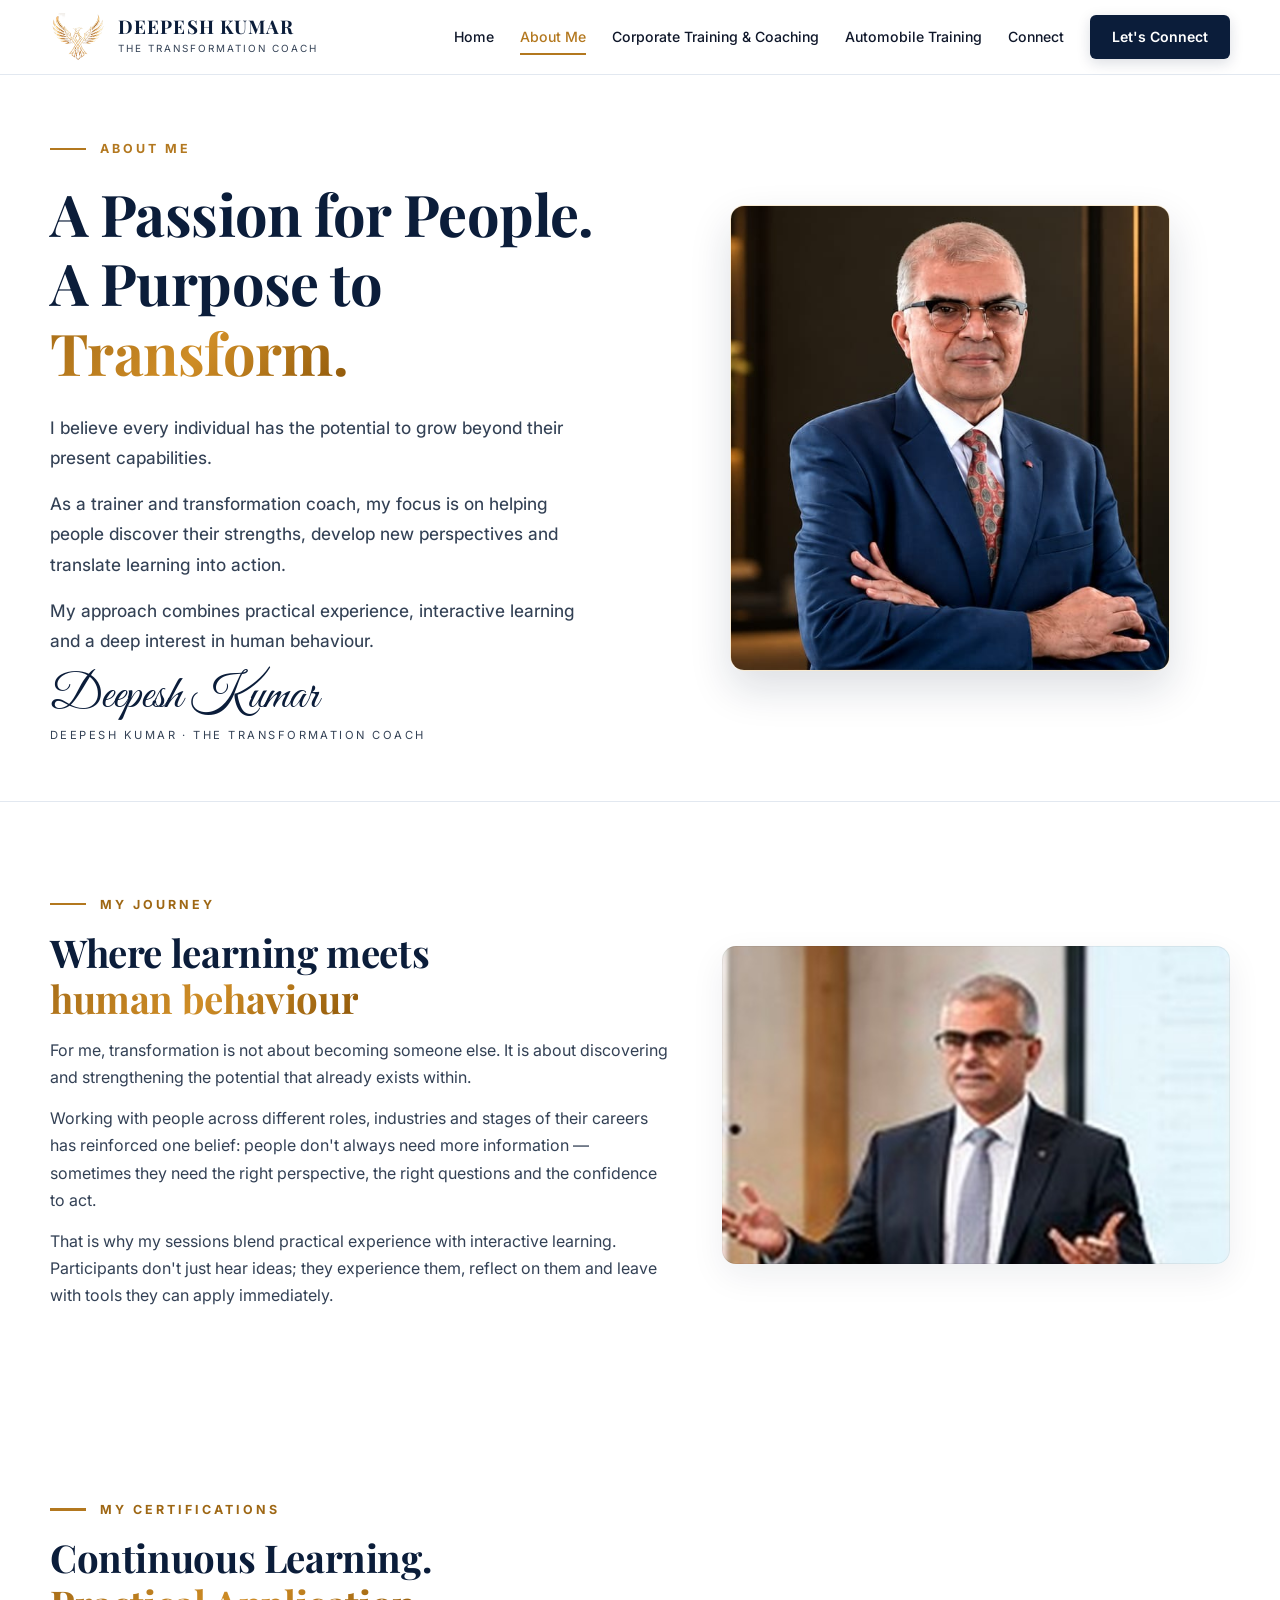
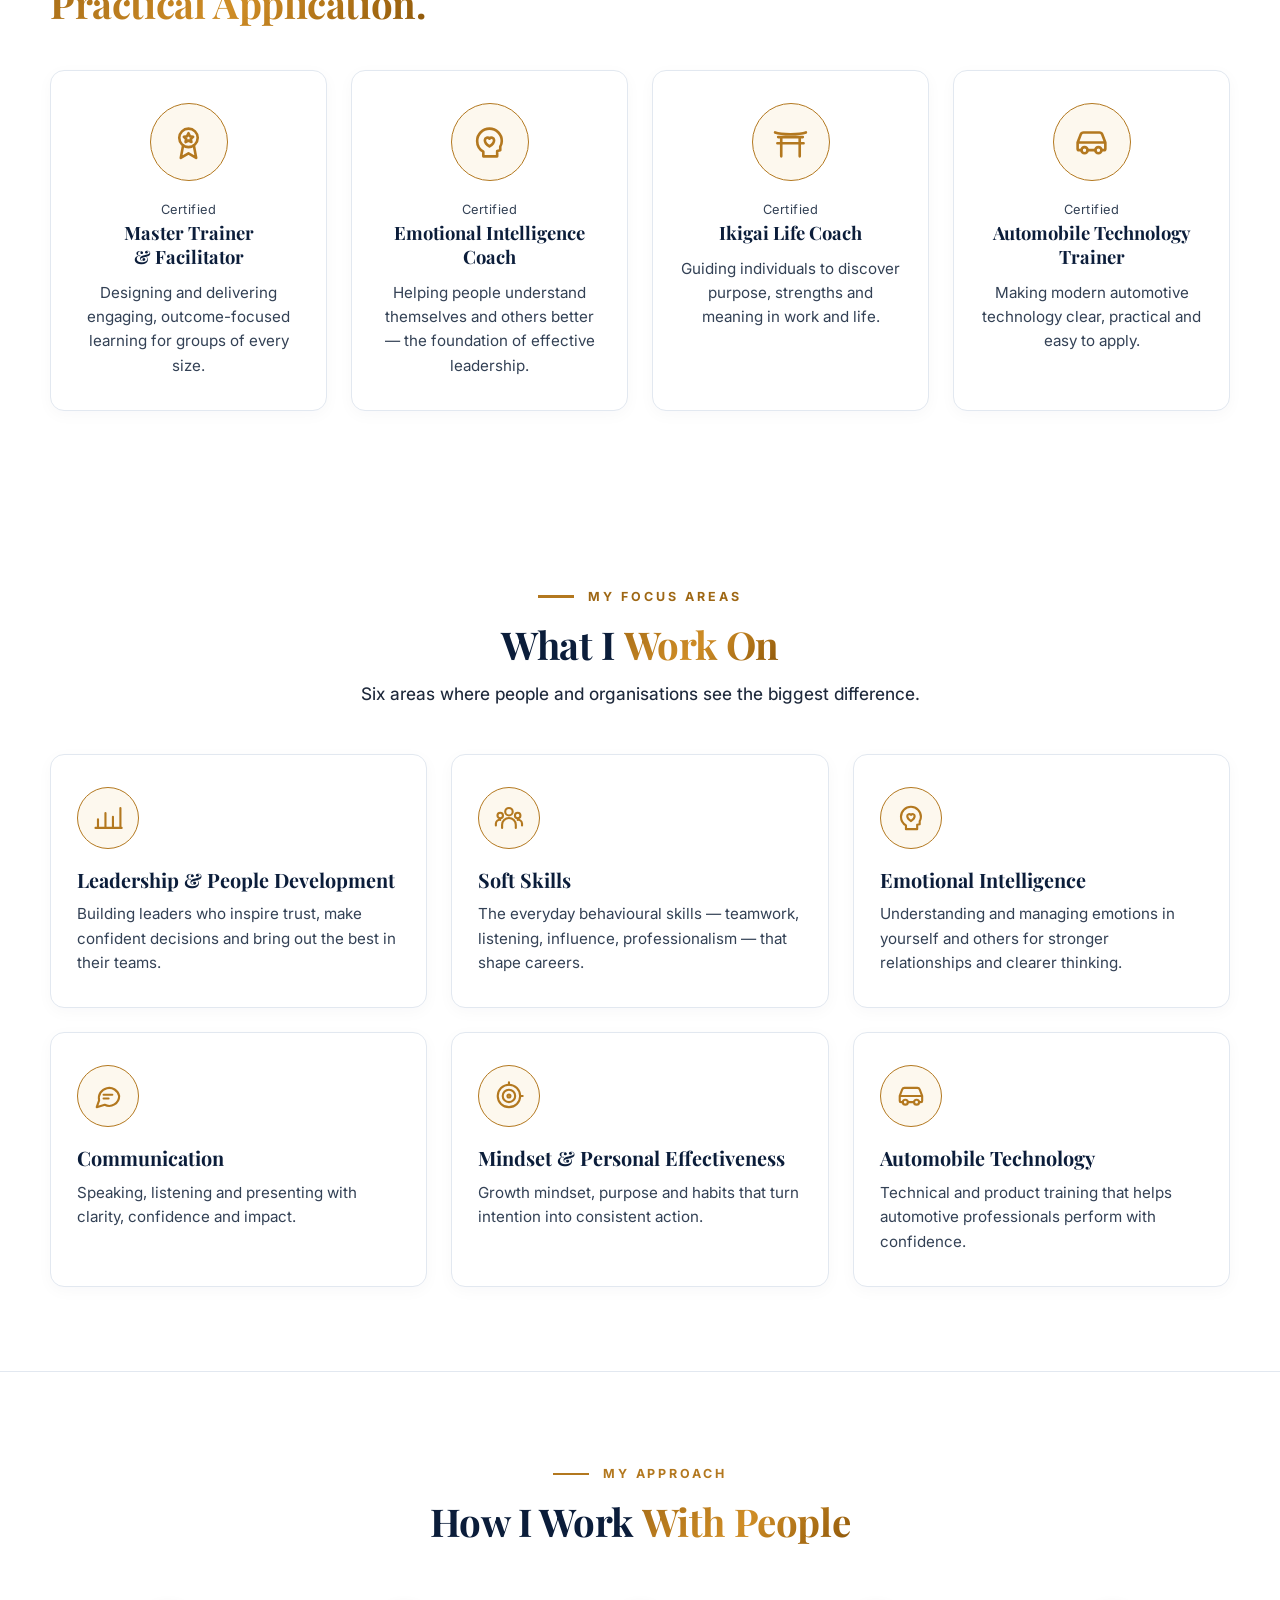
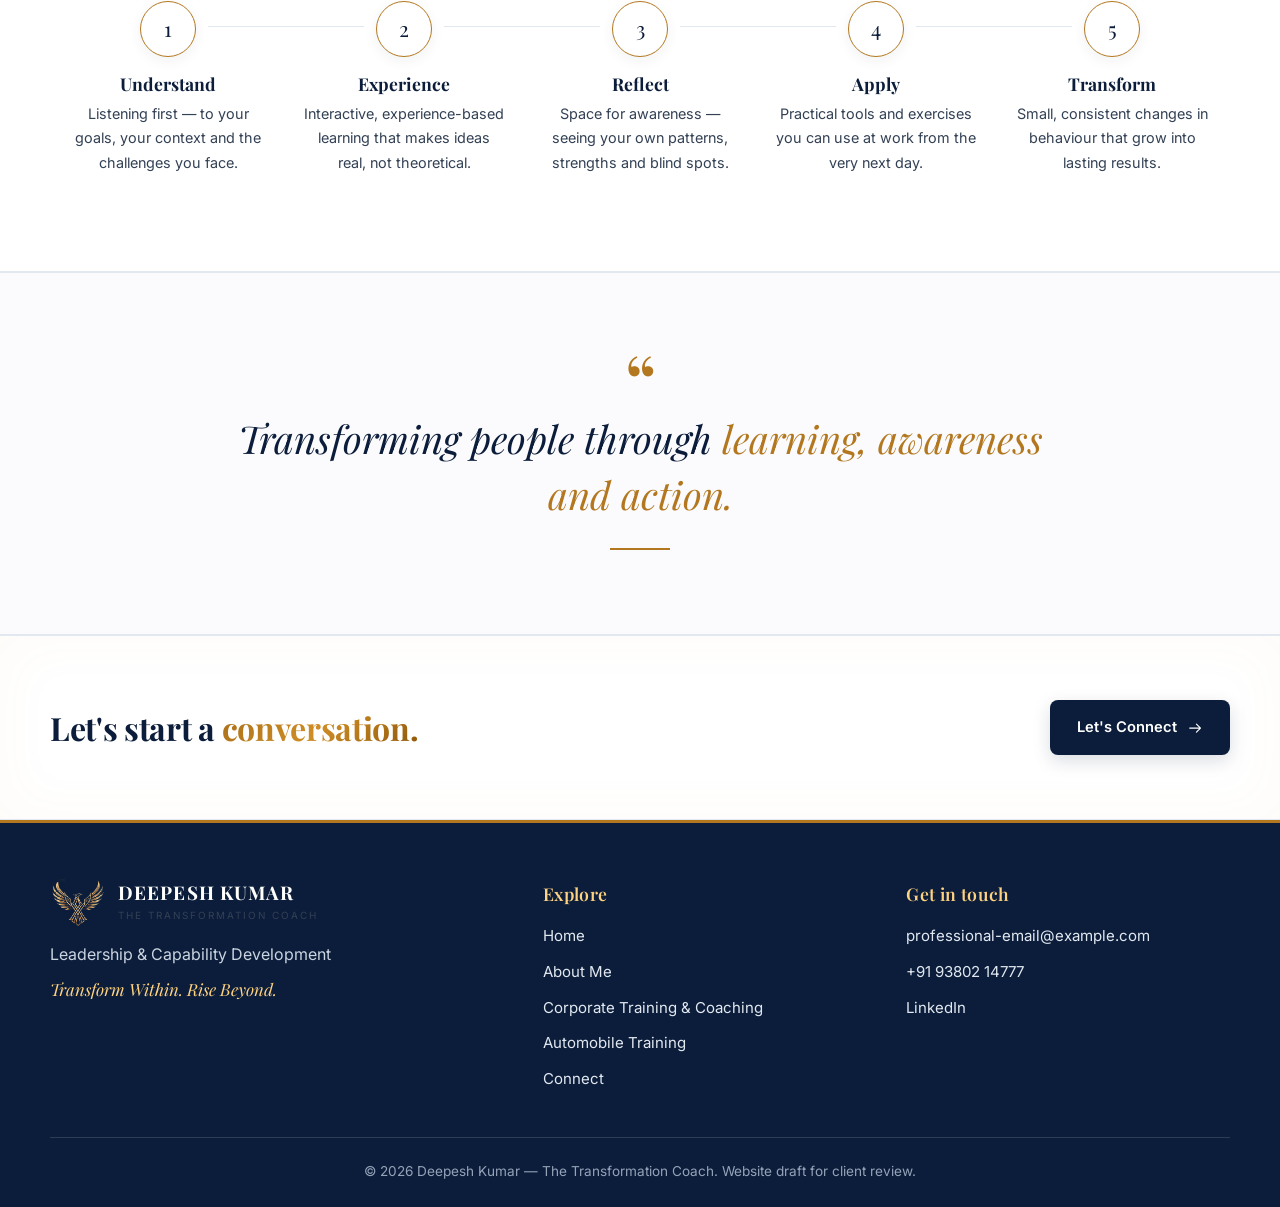
==== about.html @ efd3d5f8 "Initial commit: Deepesh Kumar website with high visibility and gold highlight styling" ====
<!DOCTYPE html>
<html lang="en"><head><meta charset="utf-8"><meta name="viewport" content="width=device-width,initial-scale=1">
<title>About Me — Deepesh Kumar</title><meta name="description" content="A passion for people. A purpose to transform.">
<link rel="preconnect" href="https://fonts.googleapis.com"><link rel="preconnect" href="https://fonts.gstatic.com" crossorigin>
<link href="https://fonts.googleapis.com/css2?family=Great+Vibes&family=Inter:wght@400;500;600&family=Playfair+Display:ital,wght@0,500;0,600;0,700;1,500&display=swap" rel="stylesheet">
<link rel="icon" href="assets/eagle.png"><link rel="stylesheet" href="style.css"></head>
<body><svg width="0" height="0" style="position:absolute" aria-hidden="true"><defs>
<symbol id="i-people" viewBox="0 0 24 24"><circle cx="12" cy="7" r="3"/><circle cx="5" cy="10" r="2.2"/><circle cx="19" cy="10" r="2.2"/><path d="M6.5 20v-2.5a5.5 5.5 0 0 1 11 0V20M1.5 18v-1.5a3.3 3.3 0 0 1 3.5-3M22.5 18v-1.5a3.3 3.3 0 0 0-3.5-3"/></symbol>
<symbol id="i-bars" viewBox="0 0 24 24"><path d="M4 20V13M10 20V8M16 20V11M22 20V4M2 20h21"/></symbol>
<symbol id="i-heart-head" viewBox="0 0 24 24"><path d="M8 21v-3c-2.5-1.5-4-4-4-7a8 8 0 1 1 16 0c0 1.5-.4 2.600-1 3.700L19 17l-2 .5V21z"/><path d="M12 14.500s-3-1.800-3-4a1.700 1.700 0 0 1 3-1 1.700 1.700 0 0 1 3 1c0 2.200-3 4-3 4z"/></symbol>
<symbol id="i-chat" viewBox="0 0 24 24"><path d="M21 12a8 8 0 0 1-11.600 7.100L3 21l1.900-5.400A8 8 0 1 1 21 12z"/><path d="M8.500 11h7M8.500 14h4"/></symbol>
<symbol id="i-target" viewBox="0 0 24 24"><circle cx="12" cy="12" r="9"/><circle cx="12" cy="12" r="5"/><circle cx="12" cy="12" r="1.200"/><path d="M12 3V1M21 12h2"/></symbol>
<symbol id="i-link" viewBox="0 0 24 24"><path d="M10 14a4 4 0 0 0 5.700 0l3-3a4 4 0 0 0-5.700-5.700l-1 1"/><path d="M14 10a4 4 0 0 0-5.700 0l-3 3a4 4 0 0 0 5.700 5.700l1-1"/></symbol>
<symbol id="i-car" viewBox="0 0 24 24"><path d="M3 16v-4l2-5.200A2 2 0 0 1 6.900 5.500h10.200A2 2 0 0 1 19 6.800L21 12v4a1 1 0 0 1-1 1h-1.500M3 16a1 1 0 0 0 1 1h1.500M3 12h18"/><circle cx="7.500" cy="17" r="2"/><circle cx="16.500" cy="17" r="2"/><path d="M9.500 17h5"/></symbol>
<symbol id="i-gear" viewBox="0 0 24 24"><circle cx="12" cy="12" r="3.200"/><path d="M12 2.500l1.300 2.500 2.800-.6.800 2.700 2.700.8-.6 2.800L21.500 12l-2.500 1.300.6 2.800-2.700.8-.8 2.700-2.800-.6L12 21.500l-1.300-2.500-2.800.6-.8-2.700-2.700-.8.6-2.800L2.500 12 5 10.700l-.6-2.800 2.700-.8.8-2.700 2.800.6z"/></symbol>
<symbol id="i-bolt" viewBox="0 0 24 24"><path d="M13 2L4 14h7l-1 8 9-12h-7z"/></symbol>
<symbol id="i-clip" viewBox="0 0 24 24"><rect x="5" y="3.500" width="14" height="18" rx="2"/><path d="M9 3.500h6v3H9zM8.500 11h7M8.500 14.500h7M8.500 18h4"/></symbol>
<symbol id="i-award" viewBox="0 0 24 24"><circle cx="12" cy="9" r="6"/><path d="M8.500 14L7 22l5-3 5 3-1.500-8"/><path d="M12 6l1 2 2 .3-1.500 1.400.4 2L12 10.700 10.100 11.700l.4-2L9 8.300l2-.3z"/></symbol>
<symbol id="i-gate" viewBox="0 0 24 24"><path d="M2 5.500c4 1.500 16 1.500 20 0M4 8.500h16M6 8.500V21M18 8.500V21M3.500 12.500h17"/></symbol>
<symbol id="i-mail" viewBox="0 0 24 24"><rect x="2.500" y="5" width="19" height="14" rx="2"/><path d="M3 7l9 6 9-6"/></symbol>
<symbol id="i-phone" viewBox="0 0 24 24"><path d="M5 3h4l2 5-2.500 1.500a11 11 0 0 0 6 6L16 13l5 2v4a2 2 0 0 1-2 2A16 16 0 0 1 3 5a2 2 0 0 1 2-2z"/></symbol>
<symbol id="i-in" viewBox="0 0 24 24"><rect x="3" y="3" width="18" height="18" rx="3"/><path d="M8 10.500V16M8 7.700v.1M12 16v-5.500M12 13c0-1.500 1-2.500 2.300-2.500S16.500 11.500 16.500 13v3"/></symbol>
<symbol id="i-pin" viewBox="0 0 24 24"><path d="M12 21s7-6 7-11.500A7 7 0 0 0 5 9.500C5 15 12 21 12 21z"/><circle cx="12" cy="9.500" r="2.500"/></symbol>
<symbol id="i-arrow" viewBox="0 0 24 24"><path d="M4 12h16M14 6l6 6-6 6"/></symbol>
<symbol id="i-tick" viewBox="0 0 24 24"><circle cx="12" cy="12" r="9"/><path d="M8 12.500l3 3 5-6"/></symbol>
</defs></svg>
<header class="site-header"><div class="wrap nav">
<a class="brand" href="index.html"><img src="assets/eagle.png" alt="Deepesh Kumar eagle logo"><span><b>DEEPESH KUMAR</b><small>The Transformation Coach</small></span></a>
<input type="checkbox" id="nav-toggle" aria-label="Toggle menu"><label for="nav-toggle" class="burger" aria-label="Menu"><span></span></label>
<nav class="menu"><a href="index.html">Home</a><a href="about.html" class="active">About Me</a><a href="corporate-training.html">Corporate Training &amp; Coaching</a><a href="automobile-training.html">Automobile Training</a><a href="connect.html">Connect</a><a class="nav-cta" href="connect.html">Let's Connect</a></nav></div></header>
<main>
<section class="hero hero-light"><div class="wrap hero-grid">
<div class="hero-copy about-text">
<div class="eyebrow">About Me</div>
<h1>A Passion for People.<br>A Purpose to <em>Transform.</em></h1>
<p style="margin-top:26px">I believe every individual has the potential to grow beyond their present capabilities.</p>
<p style="margin-top:0">As a trainer and transformation coach, my focus is on helping people discover their strengths, develop new perspectives and translate learning into action.</p>
<p style="margin-top:0">My approach combines practical experience, interactive learning and a deep interest in human behaviour.</p>
<div class="sign">Deepesh Kumar</div><div class="sign-sub">Deepesh Kumar · The Transformation Coach</div>
</div>
<div class="hero-photo"><img src="assets/deepesh.jpg" alt="Deepesh Kumar"></div></div></section>

<section><div class="wrap split rev">
<div class="media wide"><img src="assets/trainer.jpg" alt="Deepesh Kumar facilitating a session" style="object-position:center 30%"></div>
<div><div class="eyebrow" style="margin-bottom:14px">My Journey</div><h2>Where learning meets <em>human behaviour</em></h2>
<p>For me, transformation is not about becoming someone else. It is about discovering and strengthening the potential that already exists within.</p>
<p>Working with people across different roles, industries and stages of their careers has reinforced one belief: people don't always need more information — sometimes they need the right perspective, the right questions and the confidence to act.</p>
<p>That is why my sessions blend practical experience with interactive learning. Participants don't just hear ideas; they experience them, reflect on them and leave with tools they can apply immediately.</p></div></div></section>

<section class="light-sec"><div class="wrap"><div class="sec-head"><div class="eyebrow">My Certifications</div><h2>Continuous Learning. <em>Practical Application.</em></h2></div>
<div class="grid g4"><div class="card cert center-card"><div class="ico"><svg class="icon" aria-hidden="true"><use href="#i-award"/></svg></div><small>Certified</small><b>Master Trainer<br>&amp; Facilitator</b><p style="margin-top:12px">Designing and delivering engaging, outcome-focused learning for groups of every size.</p></div><div class="card cert center-card"><div class="ico"><svg class="icon" aria-hidden="true"><use href="#i-heart-head"/></svg></div><small>Certified</small><b>Emotional Intelligence Coach</b><p style="margin-top:12px">Helping people understand themselves and others better — the foundation of effective leadership.</p></div><div class="card cert center-card"><div class="ico"><svg class="icon" aria-hidden="true"><use href="#i-gate"/></svg></div><small>Certified</small><b>Ikigai Life Coach</b><p style="margin-top:12px">Guiding individuals to discover purpose, strengths and meaning in work and life.</p></div><div class="card cert center-card"><div class="ico"><svg class="icon" aria-hidden="true"><use href="#i-car"/></svg></div><small>Certified</small><b>Automobile Technology Trainer</b><p style="margin-top:12px">Making modern automotive technology clear, practical and easy to apply.</p></div></div></div></section>

<section><div class="wrap"><div class="sec-head center"><div class="eyebrow">My Focus Areas</div><h2>What I <em>Work On</em></h2><p class="lead" style="margin-top:12px">Six areas where people and organisations see the biggest difference.</p></div>
<div class="grid g3">
<div class="card"><div class="ico"><svg class="icon" aria-hidden="true"><use href="#i-bars"/></svg></div><h3>Leadership &amp; People Development</h3><p>Building leaders who inspire trust, make confident decisions and bring out the best in their teams.</p></div>
<div class="card"><div class="ico"><svg class="icon" aria-hidden="true"><use href="#i-people"/></svg></div><h3>Soft Skills</h3><p>The everyday behavioural skills — teamwork, listening, influence, professionalism — that shape careers.</p></div>
<div class="card"><div class="ico"><svg class="icon" aria-hidden="true"><use href="#i-heart-head"/></svg></div><h3>Emotional Intelligence</h3><p>Understanding and managing emotions in yourself and others for stronger relationships and clearer thinking.</p></div>
<div class="card"><div class="ico"><svg class="icon" aria-hidden="true"><use href="#i-chat"/></svg></div><h3>Communication</h3><p>Speaking, listening and presenting with clarity, confidence and impact.</p></div>
<div class="card"><div class="ico"><svg class="icon" aria-hidden="true"><use href="#i-target"/></svg></div><h3>Mindset &amp; Personal Effectiveness</h3><p>Growth mindset, purpose and habits that turn intention into consistent action.</p></div>
<div class="card"><div class="ico"><svg class="icon" aria-hidden="true"><use href="#i-car"/></svg></div><h3>Automobile Technology</h3><p>Technical and product training that helps automotive professionals perform with confidence.</p></div>
</div></div></section>

<section class="dark"><div class="wrap"><div class="sec-head center"><div class="eyebrow" style="color:var(--gold-2)">My Approach</div><h2>How I Work <em>With People</em></h2></div><div class="steps"><div class="step"><h3>Understand</h3><p>Listening first — to your goals, your context and the challenges you face.</p></div><div class="step"><h3>Experience</h3><p>Interactive, experience-based learning that makes ideas real, not theoretical.</p></div><div class="step"><h3>Reflect</h3><p>Space for awareness — seeing your own patterns, strengths and blind spots.</p></div><div class="step"><h3>Apply</h3><p>Practical tools and exercises you can use at work from the very next day.</p></div><div class="step"><h3>Transform</h3><p>Small, consistent changes in behaviour that grow into lasting results.</p></div></div></div></section>

<section class="quote" style="background:var(--sand)"><div class="wrap"><span class="mark">“</span>
<p style="color:var(--navy)">Transforming people through <em style="color:var(--gold)">learning, awareness and action.</em></p><div class="rule"></div></div></section>
<section class="cta-band"><div class="wrap in"><h2>Let's start a <em>conversation.</em></h2><a class="btn btn-navy" href="connect.html">Let's Connect <svg class="icon" aria-hidden="true"><use href="#i-arrow"/></svg></a></div></section>
</main>
<footer class="site-footer"><div class="wrap">
<div class="foot">
<div><a class="brand" href="index.html"><img src="assets/eagle.png" alt=""><span><b>DEEPESH KUMAR</b><small>The Transformation Coach</small></span></a>
<p>Leadership &amp; Capability Development</p><p class="tag">Transform Within. Rise Beyond.</p></div>
<div><h4>Explore</h4><ul><li><a href="index.html">Home</a></li><li><a href="about.html">About Me</a></li><li><a href="corporate-training.html">Corporate Training &amp; Coaching</a></li><li><a href="automobile-training.html">Automobile Training</a></li><li><a href="connect.html">Connect</a></li></ul></div>
<div><h4>Get in touch</h4><ul>
<li><a href="mailto:professional-email@example.com">professional-email@example.com</a></li><li><a href="tel:+919380214777">+91 93802 14777</a></li><li><a href="https://www.linkedin.com/" target="_blank" rel="noopener">LinkedIn</a></li></ul></div>
</div><p class="copy">© 2026 Deepesh Kumar — The Transformation Coach. Website draft for client review.</p></div></footer>
<script src="script.js"></script>
</body></html>
---- style.css ----
/* ===== DEEPESH KUMAR — The Transformation Coach | Clean White Theme & High Visibility ===== */
:root{
  --navy:#0b1d3a; --navy-2:#13294d; --navy-3:#1b3560;
  --gold:#b3781f; --gold-2:#9e6714; --gold-3:#ffd280;
  --gold-light:#fdf8ee; --gold-glow:rgba(179,120,31,0.22);
  --ivory:#ffffff; --sand:#fbfbfd; --ink:#0f172a; --muted:#334155; --line:#e2e8f0;
  --serif:'Playfair Display',Georgia,serif; --sans:'Inter','Segoe UI',Arial,sans-serif; --script:'Great Vibes',cursive;
  --max:1180px; --r:14px; --shadow:0 12px 34px rgba(11,29,58,.07); --shadow-lg:0 20px 48px rgba(11,29,58,.12);
  --ease:cubic-bezier(0.16, 1, 0.3, 1);
}
*{box-sizing:border-box;margin:0;padding:0}
html{scroll-behavior:smooth}
body{
  font-family:var(--sans);
  color:var(--ink);
  background:#ffffff;
  line-height:1.7;
  -webkit-font-smoothing:antialiased;
  overflow-x:hidden;
}
::selection{background:var(--gold);color:#ffffff}
::-moz-selection{background:var(--gold);color:#ffffff}
mark,.highlight{
  background:linear-gradient(120deg,rgba(217,154,43,0.18) 0%,rgba(217,154,43,0.30) 100%);
  color:var(--navy);
  padding:2px 8px;
  border-radius:4px;
  font-weight:600;
}
.text-highlight{
  color:var(--gold);
  background:linear-gradient(135deg,#a86e18 0%,#cf8d26 50%,#8f5809 100%);
  -webkit-background-clip:text;
  -webkit-text-fill-color:transparent;
  font-weight:700;
  display:inline-block;
}
img{max-width:100%;height:auto;display:block}
a{color:inherit;text-decoration:none;transition:color 0.2s ease}
ul{list-style:none}
.wrap{width:min(var(--max), 100% - 40px);margin-inline:auto}
.icon{width:1.1em;height:1.1em;stroke:currentColor;fill:none;stroke-width:1.7;stroke-linecap:round;stroke-linejoin:round;flex:none;transition:transform 0.25s var(--ease)}

/* ---------- Header ---------- */
.site-header{
  position:sticky;
  top:0;
  z-index:100;
  background:rgba(255,255,255,0.96);
  backdrop-filter:blur(12px);
  -webkit-backdrop-filter:blur(12px);
  border-bottom:1px solid var(--line);
  transition:all 0.3s var(--ease);
}
.site-header.scrolled{
  background:rgba(255,255,255,0.98);
  box-shadow:0 4px 24px rgba(11,29,58,0.06);
  border-bottom-color:transparent;
}
.nav{display:flex;align-items:center;justify-content:space-between;gap:20px;min-height:74px;transition:min-height 0.3s var(--ease)}
.site-header.scrolled .nav{min-height:64px}

.brand{display:flex;align-items:center;gap:12px;transition:transform 0.25s var(--ease)}
.brand:hover{transform:translateY(-1px)}
.brand img{height:48px;width:auto;transition:transform 0.3s var(--ease)}
.brand:hover img{transform:scale(1.05)}
.brand b{display:block;font-family:var(--serif);color:var(--navy);font-size:1.18rem;letter-spacing:.06em;line-height:1.1}
.brand small{display:block;color:var(--muted);font-size:.62rem;letter-spacing:.2em;text-transform:uppercase;margin-top:3px}

.menu{display:flex;align-items:center;gap:26px}
.menu a{
  color:var(--ink);
  font-size:.88rem;
  font-weight:500;
  padding:6px 0;
  position:relative;
  transition:color 0.25s ease;
}
.menu a::after{
  content:"";
  position:absolute;
  left:0;
  bottom:0;
  width:100%;
  height:2px;
  background:var(--gold);
  transform:scaleX(0);
  transform-origin:right;
  transition:transform 0.3s var(--ease);
}
.menu a:hover,.menu a.active{color:var(--gold)}
.menu a:hover::after,.menu a.active::after{
  transform:scaleX(1);
  transform-origin:left;
}

.menu a.nav-cta{
  background:var(--navy);
  color:#ffffff;
  padding:10px 22px;
  border-radius:6px;
  border:0;
  font-weight:600;
  overflow:hidden;
  position:relative;
  box-shadow:0 4px 14px rgba(11,29,58,0.15);
  transition:all 0.3s var(--ease);
}
.menu a.nav-cta::after{display:none}
.menu a.nav-cta:hover{
  background:var(--gold);
  color:#ffffff;
  transform:translateY(-2px);
  box-shadow:0 6px 18px var(--gold-glow);
}

#nav-toggle{display:none}
.burger{
  display:none;
  cursor:pointer;
  width:44px;
  height:44px;
  border:1px solid var(--line);
  border-radius:8px;
  position:relative;
  background:transparent;
  transition:background 0.2s ease, border-color 0.2s ease;
}
.burger:hover{border-color:var(--gold)}
.burger span,
.burger span::before,
.burger span::after{
  position:absolute;
  left:11px;
  right:11px;
  height:2px;
  background:var(--navy);
  content:"";
  top:20px;
  border-radius:2px;
  transition:transform 0.3s var(--ease), top 0.3s var(--ease), background 0.25s ease;
}
.burger span::before{top:-7px;left:0;right:0}
.burger span::after{top:7px;left:0;right:0}

#nav-toggle:checked + .burger span{background:transparent}
#nav-toggle:checked + .burger span::before{top:0;transform:rotate(45deg);background:var(--gold)}
#nav-toggle:checked + .burger span::after{top:0;transform:rotate(-45deg);background:var(--gold)}

/* ---------- Buttons ---------- */
.btn{
  display:inline-flex;
  align-items:center;
  gap:10px;
  padding:14px 26px;
  border-radius:8px;
  font-weight:600;
  font-size:.92rem;
  border:1.5px solid transparent;
  transition:all 0.25s var(--ease);
  cursor:pointer;
  font-family:inherit;
  position:relative;
  overflow:hidden;
  text-align:center;
}
.btn .icon{transition:transform 0.25s var(--ease)}
.btn:hover .icon{transform:translateX(4px)}

.btn-gold{
  background:linear-gradient(135deg,var(--gold),var(--gold-2));
  color:#ffffff;
  box-shadow:0 8px 22px rgba(200,150,62,.28);
}
.btn-gold::before{
  content:"";
  position:absolute;
  top:0;
  left:-100%;
  width:100%;
  height:100%;
  background:linear-gradient(90deg,transparent,rgba(255,255,255,0.35),transparent);
  transition:left 0.6s ease;
}
.btn-gold:hover{
  transform:translateY(-2px);
  box-shadow:0 12px 28px rgba(200,150,62,.42);
}
.btn-gold:hover::before{left:100%}

.btn-ghost{
  border-color:var(--navy);
  color:var(--navy);
  background:transparent;
}
.btn-ghost:hover{
  background:var(--navy);
  color:#ffffff;
  transform:translateY(-2px);
  box-shadow:0 8px 20px rgba(11,29,58,0.18);
}
.btn-navy{
  background:var(--navy);
  color:#ffffff;
  box-shadow:0 6px 18px rgba(11,29,58,0.15);
}
.btn-navy:hover{
  background:var(--navy-3);
  transform:translateY(-2px);
  box-shadow:0 10px 24px rgba(11,29,58,0.22);
}
.btn-line{
  border-color:var(--navy);
  color:var(--navy);
}
.btn-line:hover{
  background:var(--navy);
  color:#ffffff;
  transform:translateY(-2px);
}

/* ---------- Typography helpers ---------- */
.eyebrow{
  display:inline-flex;
  align-items:center;
  gap:14px;
  font-size:.78rem;
  letter-spacing:.24em;
  text-transform:uppercase;
  font-weight:700;
  color:var(--gold-2);
}
.eyebrow::before{
  content:"";
  width:36px;
  height:2.5px;
  background:var(--gold);
  transition:width 0.4s var(--ease);
}
.sec-head:hover .eyebrow::before{width:50px}

h1,h2,h3{font-family:var(--serif);line-height:1.2;font-weight:700;color:var(--navy)}
h1{font-size:clamp(2.1rem,4.5vw,3.6rem);letter-spacing:-0.01em}
h2{font-size:clamp(1.6rem,3vw,2.4rem);letter-spacing:-0.01em}
h3{font-size:1.24rem}
h1 em,h2 em,h3 em{
  font-style:normal;
  color:var(--gold);
  background:linear-gradient(135deg,#a86e18 0%,#cf8d26 50%,#8f5809 100%);
  -webkit-background-clip:text;
  -webkit-text-fill-color:transparent;
  display:inline-block;
  font-weight:700;
}
.lead{font-size:1.08rem;color:#1e293b;line-height:1.75;font-weight:450}
section{padding:clamp(54px, 7vw, 84px) 0;background:#ffffff;position:relative}
.sec-head{max-width:720px;margin-bottom:44px}
.sec-head .eyebrow{margin-bottom:14px}
.center{text-align:center;margin-inline:auto}.center .eyebrow{justify-content:center}

/* ---------- Hero (Clean White Background) ---------- */
.hero{
  position:relative;
  background:#ffffff;
  color:var(--ink);
  overflow:hidden;
  padding:0;
  border-bottom:1px solid var(--line);
}
.hero::after{display:none}
.hero-grid{
  display:grid;
  grid-template-columns:1.05fr .95fr;
  align-items:center;
  min-height:560px;
  position:relative;
  z-index:1;
  padding:36px 0;
}
.hero-copy{padding:20px 40px 20px 0;align-self:center}
.hero-copy .eyebrow{color:var(--gold-2);margin-bottom:20px}
.hero-copy .eyebrow::before{background:var(--gold)}
.hero-copy h1{color:var(--navy)}
.hero-copy h1 em{
  font-style:normal;
  color:var(--gold);
  background:linear-gradient(135deg,#a86e18 0%,#cf8d26 50%,#8f5809 100%);
  -webkit-background-clip:text;
  -webkit-text-fill-color:transparent;
  display:inline-block;
  font-weight:700;
}
.hero-copy p{color:#1e293b;font-size:1.08rem;max-width:540px;margin:20px 0 14px;line-height:1.75;font-weight:450}
.hero-copy .two{color:var(--navy);font-style:italic;font-family:var(--serif);font-size:1.08rem;font-weight:600;margin:0 0 28px}
.btn-row{display:flex;flex-wrap:wrap;gap:14px}
.hero-photo{
  position:relative;
  align-self:center;
  display:flex;
  justify-content:center;
  align-items:center;
  padding:10px 0;
}
.hero-photo::before{display:none}
.hero-photo img{
  position:relative;
  width:min(440px,100%);
  max-height:500px;
  object-fit:cover;
  border-radius:var(--r);
  box-shadow:0 18px 42px rgba(11,29,58,.14);
  border:1px solid rgba(230,184,102,.3);
  transition:transform 0.4s var(--ease), box-shadow 0.4s var(--ease);
}
.hero-photo:hover img{
  transform:translateY(-6px);
  box-shadow:0 24px 50px rgba(11,29,58,.18);
}
.hero-eagle{
  position:absolute;
  right:-60px;
  top:20px;
  width:420px;
  opacity:.03;
  z-index:0;
  pointer-events:none;
  animation:floatSlow 14s ease-in-out infinite alternate;
}

.hero-sm .hero-grid{min-height:420px}
.hero-sm .hero-copy{padding:64px 40px 64px 0}
.hero-sm h1{color:var(--navy);font-size:clamp(1.9rem,3.8vw,3rem)}
.hero-sm h1 em{
  font-style:normal;
  color:var(--gold);
  background:linear-gradient(135deg,#a86e18 0%,#cf8d26 50%,#8f5809 100%);
  -webkit-background-clip:text;
  -webkit-text-fill-color:transparent;
  display:inline-block;
  font-weight:700;
}
.page-art{align-self:center;display:flex;justify-content:center;padding:30px 0}
.page-art svg{width:min(460px,100%);height:auto}

/* ---------- Light hero (About) ---------- */
.hero-light{background:#ffffff;color:var(--ink)}
.hero-light::after{display:none}
.hero-light .hero-copy .eyebrow{color:var(--gold)}.hero-light .hero-copy .eyebrow::before{background:var(--gold)}
.hero-light .hero-copy p{color:var(--muted)}
.hero-light h1{color:var(--navy)}
.hero-light .hero-photo img{
  width:min(440px,100%);
  max-height:500px;
  object-fit:cover;
  border-radius:var(--r);
  box-shadow:0 18px 42px rgba(11,29,58,.14);
  border:1px solid rgba(230,184,102,.3);
  -webkit-mask-image:none;
  mask-image:none;
}
.hero-light .hero-photo::before{display:none}
.sign{font-family:var(--script);font-size:3rem;color:var(--navy);line-height:1;margin-top:14px}
.sign-sub{font-size:.7rem;letter-spacing:.22em;text-transform:uppercase;color:var(--muted);margin-top:6px}

/* ---------- Cards ---------- */
.grid{display:grid;gap:24px}
.g2{grid-template-columns:repeat(2,1fr)}.g3{grid-template-columns:repeat(3,1fr)}.g4{grid-template-columns:repeat(4,1fr)}.g5{grid-template-columns:repeat(5,1fr)}.g6{grid-template-columns:repeat(6,1fr)}

.card{
  background:#ffffff;
  border:1px solid var(--line);
  border-radius:var(--r);
  padding:32px 26px;
  box-shadow:0 4px 16px rgba(11,29,58,.03);
  transition:transform 0.35s var(--ease), box-shadow 0.35s ease, border-color 0.3s ease;
  position:relative;
}
.card:hover{
  transform:translateY(-6px);
  box-shadow:var(--shadow-lg);
  border-color:var(--gold);
}
.ico{
  width:62px;
  height:62px;
  border-radius:50%;
  border:1.5px solid var(--gold);
  display:grid;
  place-items:center;
  color:var(--gold);
  font-size:1.7rem;
  background:var(--gold-light);
  transition:transform 0.35s var(--ease), background 0.3s ease, color 0.3s ease;
}
.card:hover .ico{
  transform:scale(1.08) rotate(4deg);
  background:var(--gold);
  color:#ffffff;
}
.card .ico{margin-bottom:20px}
.center-card{text-align:center}.center-card .ico{margin-inline:auto}
.card h3{color:var(--navy);margin-bottom:10px;transition:color 0.2s ease}
.card:hover h3{color:var(--navy-2)}
.card p{color:var(--muted);font-size:.95rem;line-height:1.6}
.card .more{
  display:inline-flex;
  gap:8px;
  align-items:center;
  margin-top:18px;
  color:var(--gold);
  font-weight:600;
  font-size:.9rem;
  transition:gap 0.25s var(--ease);
}
.card .more:hover{gap:14px}

.spec{display:grid;grid-template-columns:1fr 1fr;gap:28px}
.spec-card{
  position:relative;
  border-radius:var(--r);
  padding:44px 38px;
  color:var(--ink);
  background:#ffffff;
  border:1.5px solid var(--line);
  box-shadow:0 8px 24px rgba(11,29,58,.04);
  overflow:hidden;
  min-height:300px;
  display:flex;
  flex-direction:column;
  justify-content:flex-end;
  transition:transform 0.35s var(--ease), box-shadow 0.35s ease, border-color 0.3s ease;
}
.spec-card:hover{
  border-color:var(--gold);
  transform:translateY(-5px);
  box-shadow:var(--shadow-lg);
}
.spec-card.alt{background:#ffffff;border:1.5px solid var(--line)}
.spec-card::before{display:none}
.spec-card .ico{
  margin-bottom:40px;
  color:var(--gold);
  border-color:var(--gold);
  background:var(--gold-light);
  transition:transform 0.35s var(--ease);
}
.spec-card:hover .ico{transform:scale(1.1)}
.spec-card h3{font-size:1.65rem;color:var(--navy);margin-bottom:10px}
.spec-card p{color:var(--muted);margin-bottom:24px;line-height:1.65}

/* ---------- Focus strip ---------- */
.strip{background:#ffffff;border-block:1px solid var(--line);padding:36px 0}
.strip .item{
  text-align:center;
  color:var(--navy);
  font-weight:500;
  font-size:.92rem;
  padding:10px 14px;
  border-right:1px solid var(--line);
  transition:transform 0.25s var(--ease), color 0.2s ease;
}
.strip .item:last-child{border:0}
.strip .item:hover{
  transform:translateY(-3px);
  color:var(--gold);
}
.strip .item .icon{
  display:block;
  font-size:2.1rem;
  color:var(--gold);
  margin:0 auto 10px;
  transition:transform 0.3s var(--ease);
}
.strip .item:hover .icon{transform:scale(1.15)}

/* ---------- Clean Bands (Replaced Dark) ---------- */
.dark{background:#ffffff;color:var(--ink);position:relative;overflow:hidden;border-block:1px solid var(--line)}
.dark .sec-head h2{color:var(--navy)}
.dark .sec-head .eyebrow{color:var(--gold)!important}
.dark .sec-head .eyebrow::before{background:var(--gold)!important}
.quote{text-align:center;padding:84px 0;background:#ffffff;border-block:1px solid var(--line)}
.quote .mark{
  font-family:var(--serif);
  font-size:5rem;
  color:var(--gold);
  line-height:.6;
  display:block;
  margin-bottom:6px;
  transition:transform 0.4s var(--ease);
}
.quote:hover .mark{transform:scale(1.1) translateY(-4px)}
.quote p{
  font-family:var(--serif);
  font-style:italic;
  font-size:clamp(1.4rem,3vw,2.4rem);
  max-width:820px;
  margin-inline:auto;
  line-height:1.45;
  color:var(--navy);
}
.quote p em{color:var(--gold)}
.quote .rule{width:60px;height:2px;background:var(--gold);margin:26px auto 0;transition:width 0.4s var(--ease)}
.quote:hover .rule{width:90px}

.cta-band{
  background:#ffffff;
  color:var(--navy);
  padding:64px 0;
  border-block:1px solid var(--line);
  box-shadow:inset 0 0 60px rgba(200,150,62,.04);
}
.cta-band .in{display:flex;align-items:center;justify-content:space-between;gap:30px;flex-wrap:wrap}
.cta-band h2{font-size:clamp(1.45rem,2.5vw,2.1rem);color:var(--navy)}

/* ---------- About ---------- */
.about-text p{margin-bottom:16px}
.cert{text-align:center}
.cert small{display:block;font-size:.8rem;color:var(--muted);letter-spacing:.04em}
.cert b{display:block;color:var(--navy);font-family:var(--serif);font-size:1.15rem;line-height:1.3}
.cert .ico{width:78px;height:78px;font-size:2.1rem;margin:0 auto 18px}
.focus-dark{background:#ffffff}
.focus-dark .item{text-align:center;color:var(--navy);padding:6px 14px;border-right:1px solid var(--line);font-size:.94rem}
.focus-dark .item:last-child{border:0}
.focus-dark .icon{display:block;font-size:2.3rem;color:var(--gold);margin:0 auto 12px}

/* ---------- Lists ---------- */
.tick-list li{
  display:flex;
  gap:12px;
  align-items:center;
  padding:14px 0;
  border-bottom:1px solid var(--line);
  color:var(--navy);
  font-weight:500;
  transition:transform 0.2s var(--ease), color 0.2s ease;
}
.tick-list li:hover{
  transform:translateX(4px);
  color:var(--navy-3);
}
.tick-list .icon{color:var(--gold);font-size:1.2rem}
.for-box{background:#ffffff;border:1px solid var(--line);border-radius:var(--r);padding:34px;box-shadow:var(--shadow)}
.for-box h3{margin-bottom:6px;color:var(--navy)}
.split{display:grid;grid-template-columns:1.1fr .9fr;gap:50px;align-items:center}

/* ---------- Approach / tagline band ---------- */
.tagline{padding:84px 0;text-align:center;background:#ffffff;color:var(--navy);border-block:1px solid var(--line)}
.tagline p{font-family:var(--serif);font-style:italic;font-size:clamp(1.4rem,3.2vw,2.5rem);line-height:1.5;color:var(--navy)}
.tagline p span{display:block;transition:transform 0.3s var(--ease)}.tagline p span:nth-child(2){color:var(--gold)}
.tagline:hover p span{transform:scale(1.02)}

/* ---------- Contact ---------- */
.contact-grid{display:grid;grid-template-columns:1.1fr .9fr;gap:0;border-radius:var(--r);overflow:hidden;box-shadow:var(--shadow);border:1px solid var(--line)}
.contact-form{background:#ffffff;padding:44px}
.contact-info{background:#fdfcfb;border-left:1px solid var(--line);color:var(--ink);padding:44px;position:relative;overflow:hidden}
.contact-info img.eg{width:90px;margin-bottom:14px}
.contact-info h3{color:var(--navy);letter-spacing:.08em;font-size:1.4rem}
.contact-info .role{font-size:.7rem;letter-spacing:.2em;text-transform:uppercase;color:var(--muted);margin:4px 0 22px}
.contact-info .tag{font-family:var(--serif);font-style:italic;font-size:1.3rem;margin-bottom:26px;color:var(--gold)}
.contact-info li{
  display:flex;
  align-items:center;
  gap:14px;
  padding:12px 0;
  color:var(--ink);
  border-bottom:1px solid var(--line);
  word-break:break-word;
  transition:transform 0.2s var(--ease);
}
.contact-info li:hover{transform:translateX(4px)}
.contact-info li .icon{color:var(--gold);font-size:1.3rem}
.contact-info li a:hover{color:var(--gold)}
form label{display:block;font-size:.82rem;font-weight:600;letter-spacing:.03em;color:var(--navy);margin:0 0 6px}
form .row{display:grid;grid-template-columns:1fr 1fr;gap:16px}
form .f{margin-bottom:16px}
form input,form select,form textarea{
  width:100%;
  padding:13px 14px;
  border:1.5px solid var(--line);
  border-radius:8px;
  font:inherit;
  font-size:0.95rem;
  background:#ffffff;
  color:var(--ink);
  transition:all 0.25s var(--ease);
}
form input:focus,form select:focus,form textarea:focus{
  outline:0;
  border-color:var(--gold);
  background:#ffffff;
  box-shadow:0 0 0 3px rgba(200,150,62,.15);
  transform:translateY(-1px);
}
form textarea{min-height:120px;resize:vertical}

/* ---------- Footer ---------- */
.site-footer{background:#0b1d3a;color:#cbd5e1;padding:56px 0 24px;border-top:3px solid var(--gold)}
.foot{display:grid;grid-template-columns:1.4fr 1fr 1fr;gap:40px;padding-bottom:36px;border-bottom:1px solid rgba(255,255,255,.14)}
.site-footer h4{color:var(--gold-3);font-family:var(--serif);font-size:1.1rem;margin-bottom:14px;font-weight:600;letter-spacing:.02em}
.site-footer li{margin-bottom:10px;font-size:.94rem}
.site-footer li a{color:#e2e8f0;transition:all 0.2s ease;display:inline-block}
.site-footer li a:hover{color:var(--gold-3);transform:translateX(4px)}
.site-footer .brand{margin-bottom:14px}
.site-footer .brand b{color:#ffffff}
.site-footer .tag{font-family:var(--serif);font-style:italic;color:var(--gold-3);font-size:1.05rem;margin-top:6px;display:block}
.copy{padding-top:22px;text-align:center;font-size:.85rem;color:#94a3b8}

/* ===== Additional elements ===== */
.media{
  border-radius:var(--r);
  overflow:hidden;
  box-shadow:var(--shadow);
  position:relative;
  background:#f3f4f6;
  transition:transform 0.4s var(--ease), box-shadow 0.4s ease;
}
.media:hover{
  transform:translateY(-4px);
  box-shadow:var(--shadow-lg);
}
.media img{width:100%;height:100%;object-fit:cover;transition:transform 0.5s var(--ease)}
.media:hover img{transform:scale(1.03)}
.media.tall{aspect-ratio:4/5}.media.wide{aspect-ratio:16/10}
.media::after{content:"";position:absolute;inset:0;border-radius:var(--r);box-shadow:inset 0 0 0 1px rgba(0,0,0,.06);pointer-events:none}
.hero-img{align-self:center;padding:50px 0}
.hero-img .media{max-width:430px;margin-inline:auto;aspect-ratio:4/5}
.hero-img .media.wide{aspect-ratio:3/2;max-width:560px}
.split.rev>:first-child{order:2}
.split p{margin-bottom:14px;color:var(--muted);line-height:1.7}
.split h2{color:var(--navy);margin-bottom:16px}
.card .num{font-family:var(--serif);color:var(--gold);font-size:.95rem;letter-spacing:.2em;margin-bottom:10px;display:block}
.card ul.mini{margin-top:14px}
.card ul.mini li{font-size:.9rem;color:var(--muted);padding:5px 0 5px 20px;position:relative}
.card ul.mini li::before{content:"";position:absolute;left:0;top:14px;width:8px;height:2px;background:var(--gold)}

/* ---------- Steps Process ---------- */
.steps{display:grid;grid-template-columns:repeat(5,1fr);gap:0;counter-reset:s}
.step{text-align:center;padding:12px 18px;position:relative;transition:transform 0.3s var(--ease)}
.step:hover{transform:translateY(-4px)}
.step::before{
  counter-increment:s;
  content:counter(s);
  display:grid;
  place-items:center;
  width:54px;
  height:54px;
  margin:0 auto 16px;
  border-radius:50%;
  border:1.5px solid var(--gold);
  color:var(--navy);
  font-family:var(--serif);
  font-size:1.3rem;
  background:#ffffff;
  box-shadow:0 4px 14px rgba(11,29,58,.06);
  transition:all 0.3s var(--ease);
}
.step:hover::before{
  background:var(--gold);
  color:#ffffff;
  box-shadow:0 8px 20px var(--gold-glow);
  transform:scale(1.1);
}
.step:not(:last-child)::after{
  content:"";
  position:absolute;
  top:37px;
  left:calc(50% + 40px);
  width:calc(100% - 80px);
  height:1px;
  background:var(--line);
}
.step h3{color:var(--navy);font-size:1.1rem;margin-bottom:8px}.step p{color:var(--muted);font-size:.9rem}

.banner{position:relative;padding:110px 0;color:var(--navy);text-align:center;background-size:cover;background-position:center;border-block:1px solid var(--line)}
.banner::before{content:"";position:absolute;inset:0;background:rgba(255,255,255,.88)}
.banner .wrap{position:relative}
.banner p{font-family:var(--serif);font-style:italic;font-size:clamp(1.5rem,3.2vw,2.5rem);line-height:1.5;color:var(--navy)}
.banner p span{display:block}.banner p span:nth-child(2){color:var(--gold)}
.checks{display:grid;grid-template-columns:1fr 1fr;gap:0 30px}
.checks li{
  display:flex;
  gap:12px;
  align-items:flex-start;
  padding:12px 0;
  border-bottom:1px solid var(--line);
  color:var(--navy);
  font-weight:500;
  transition:transform 0.2s var(--ease);
}
.checks li:hover{transform:translateX(4px)}
.checks .icon{color:var(--gold);font-size:1.25rem;margin-top:3px}
.note{font-size:.88rem;color:var(--muted)}
.light-sec{background:#ffffff}
.audience .card{text-align:left}

/* ===================================================
   ANIMATIONS & SCROLL REVEAL (GUARANTEED 100% VISIBLE)
   =================================================== */
@keyframes fadeInUp {
  from {
    opacity:0.8;
    transform:translateY(12px);
  }
  to {
    opacity:1;
    transform:translateY(0);
  }
}

@keyframes fadeIn {
  from { opacity:0.8; }
  to { opacity:1; }
}

@keyframes floatSlow {
  0% { transform:translateY(0) rotate(0deg); }
  50% { transform:translateY(-12px) rotate(1deg); }
  100% { transform:translateY(0) rotate(0deg); }
}

.animate-fadeInUp {
  animation:fadeInUp 0.6s var(--ease) forwards;
}

.animate-fadeIn {
  animation:fadeIn 0.6s var(--ease) forwards;
}

/* Scroll reveal classes handled by script.js - NEVER HIDE CONTENT */
.reveal {
  opacity:1 !important;
  transform:none !important;
  visibility:visible !important;
  transition:transform 0.35s var(--ease), box-shadow 0.35s ease;
}
.reveal.active {
  opacity:1 !important;
  transform:none !important;
  visibility:visible !important;
}

/* Back to Top floating button */
.back-to-top {
  position:fixed;
  bottom:28px;
  right:28px;
  z-index:90;
  width:46px;
  height:46px;
  border-radius:50%;
  background:var(--navy);
  color:#ffffff;
  border:0;
  cursor:pointer;
  display:grid;
  place-items:center;
  box-shadow:0 6px 20px rgba(11,29,58,0.22);
  opacity:0;
  visibility:hidden;
  transform:translateY(16px) scale(0.9);
  transition:all 0.3s var(--ease);
}
.back-to-top.show {
  opacity:1;
  visibility:visible;
  transform:translateY(0) scale(1);
}
.back-to-top:hover {
  background:var(--gold);
  transform:translateY(-3px) scale(1.05);
  box-shadow:0 8px 24px var(--gold-glow);
}

/* ===================================================
   RESPONSIVE DESIGN (Breakpoints)
   =================================================== */

/* Tablet & Medium Laptops (max-width: 1040px) */
@media (max-width:1040px){
  .wrap{width:min(var(--max), 100% - 32px)}
  .menu{gap:18px}
  .menu a{font-size:.84rem}
  .hero-copy{padding:60px 24px 60px 0}
  .split{gap:36px}
}

/* Tablet (max-width: 980px) */
@media (max-width:980px){
  .g5,.g6{grid-template-columns:repeat(3,1fr)}
  .g4{grid-template-columns:repeat(2,1fr)}
  .hero-grid,.split,.contact-grid,.spec{grid-template-columns:1fr}
  .hero-grid{text-align:center}
  .hero-copy,.hero-sm .hero-copy{padding:54px 0 24px}
  .hero-copy .eyebrow{justify-content:center}
  .hero-copy p{margin-inline:auto}
  .btn-row{justify-content:center}
  .hero-photo{margin-top:16px}
  .hero-photo img{width:min(380px,85%)}
  .page-art{padding:0 0 36px}
  .strip .item,.focus-dark .item{border:0;padding:14px 8px}
  .strip .wrap.grid.g6{grid-template-columns:repeat(3,1fr);gap:16px}
  .strip .item{
    border:1px solid var(--line);
    border-radius:10px;
    padding:16px 10px;
    background:#ffffff;
  }
  .steps{grid-template-columns:repeat(3,1fr);gap:28px 16px}
  .step:not(:last-child)::after{display:none!important}
  .split.rev>:first-child{order:0}
  .checks{grid-template-columns:1fr}
  .hero-img{padding:0 0 40px}
  .foot{grid-template-columns:1fr 1fr;gap:32px}
  .contact-info{border-left:0;border-top:1px solid var(--line)}
}

/* Mobile Navigation Trigger (max-width: 860px) */
@media (max-width:860px){
  .burger{display:block}
  .menu{
    position:absolute;
    left:0;
    right:0;
    top:100%;
    background:#ffffff;
    flex-direction:column;
    align-items:flex-start;
    gap:0;
    padding:10px 24px 24px;
    border-bottom:2px solid var(--gold);
    box-shadow:0 16px 36px rgba(11,29,58,.1);
    opacity:0;
    visibility:hidden;
    transform:translateY(-8px);
    transition:opacity 0.25s var(--ease), transform 0.25s var(--ease), visibility 0.25s;
    pointer-events:none;
  }
  .menu a{
    width:100%;
    padding:14px 0;
    border-bottom:1px solid var(--line);
    color:var(--ink);
    font-size:.92rem;
  }
  .menu a::after{display:none}
  .menu a.nav-cta{
    margin-top:14px;
    text-align:center;
    width:100%;
    color:#ffffff;
    padding:12px;
  }
  #nav-toggle:checked ~ .menu{
    opacity:1;
    visibility:visible;
    transform:translateY(0);
    pointer-events:auto;
  }
}

/* Small Tablet & Phablet (max-width: 680px) */
@media (max-width:680px){
  section{padding:48px 0}
  .wrap{width:min(var(--max), 100% - 28px)}
  .g2,.g3,.g4{grid-template-columns:1fr}
  .g5,.g6{grid-template-columns:repeat(2,1fr)}
  .strip .wrap.grid.g6{grid-template-columns:repeat(2,1fr);gap:12px}
  
  /* Timeline-style vertical steps for mobile */
  .steps{
    grid-template-columns:1fr;
    gap:20px;
    position:relative;
    padding-left:10px;
  }
  .step{
    text-align:left;
    padding:14px 18px 14px 74px;
    border:1px solid var(--line);
    border-radius:12px;
    background:#ffffff;
    box-shadow:0 2px 10px rgba(11,29,58,0.03);
  }
  .step::before{
    position:absolute;
    left:16px;
    top:50%;
    transform:translateY(-50%);
    margin:0;
    width:44px;
    height:44px;
    font-size:1.1rem;
  }
  .step:hover::before{
    transform:translateY(-50%) scale(1.05);
  }
  
  form .row{grid-template-columns:1fr}
  .contact-form,.contact-info{padding:28px 20px}
  .foot{grid-template-columns:1fr;gap:28px}
  .brand b{font-size:1.02rem}
  .brand img{height:42px}
  .cta-band .in{text-align:center;justify-content:center}
  .cta-band .btn{width:100%;justify-content:center}
  .spec-card{padding:32px 24px}
  .for-box{padding:24px 18px}
}

/* Compact Mobile (max-width: 480px) */
@media (max-width:480px){
  .wrap{width:min(var(--max), 100% - 24px)}
  .btn{width:100%;justify-content:center}
  .btn-row{flex-direction:column;width:100%}
  .btn-row .btn{width:100%}
  .hero-copy{padding:42px 0 20px}
  .hero-photo img{width:100%;max-width:320px}
  .card{padding:24px 20px}
  .strip .wrap.grid.g6{grid-template-columns:1fr}
  .back-to-top{bottom:20px;right:20px;width:42px;height:42px}
}

/* Accessibility: Reduce motion if requested */
@media (prefers-reduced-motion: reduce){
  *, *::before, *::after {
    animation-duration: 0.01ms !important;
    animation-iteration-count: 1 !important;
    transition-duration: 0.01ms !important;
    scroll-behavior: auto !important;
  }
  .reveal {
    opacity:1 !important;
    transform:none !important;
  }
}
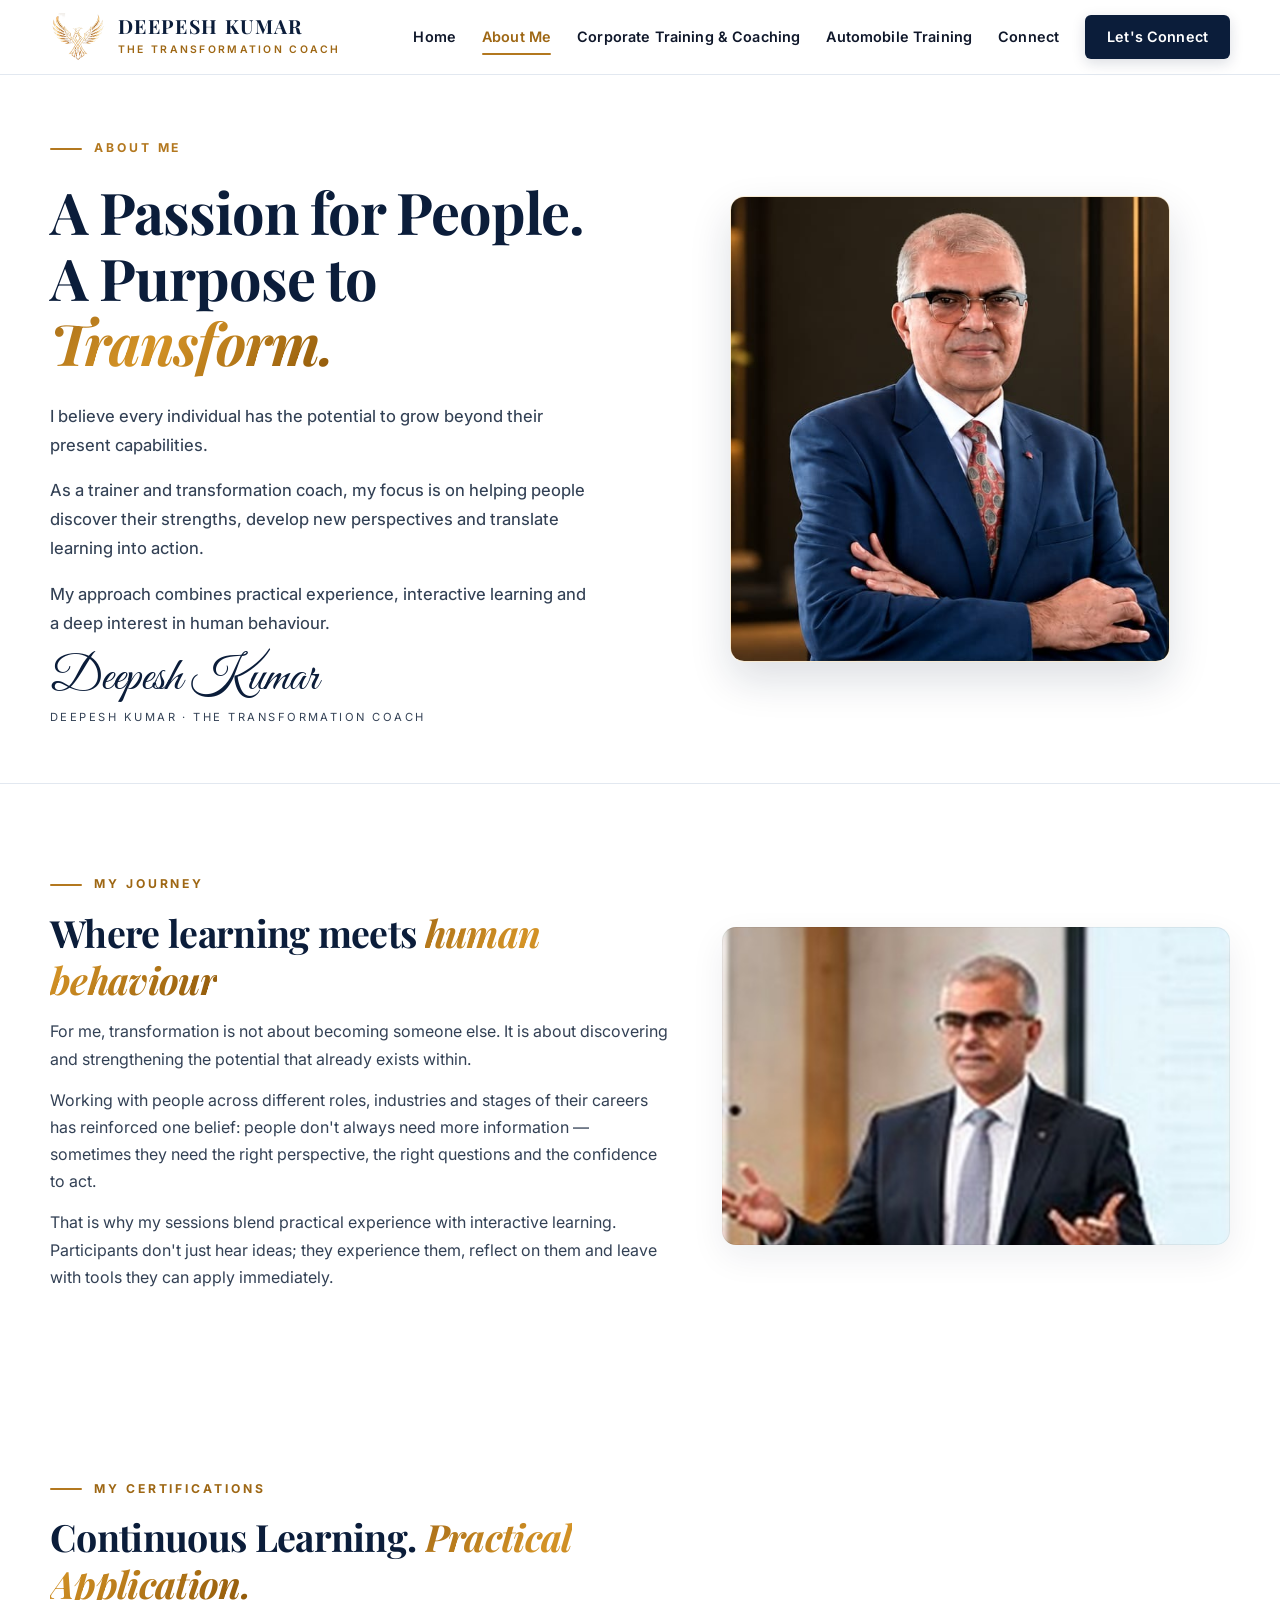
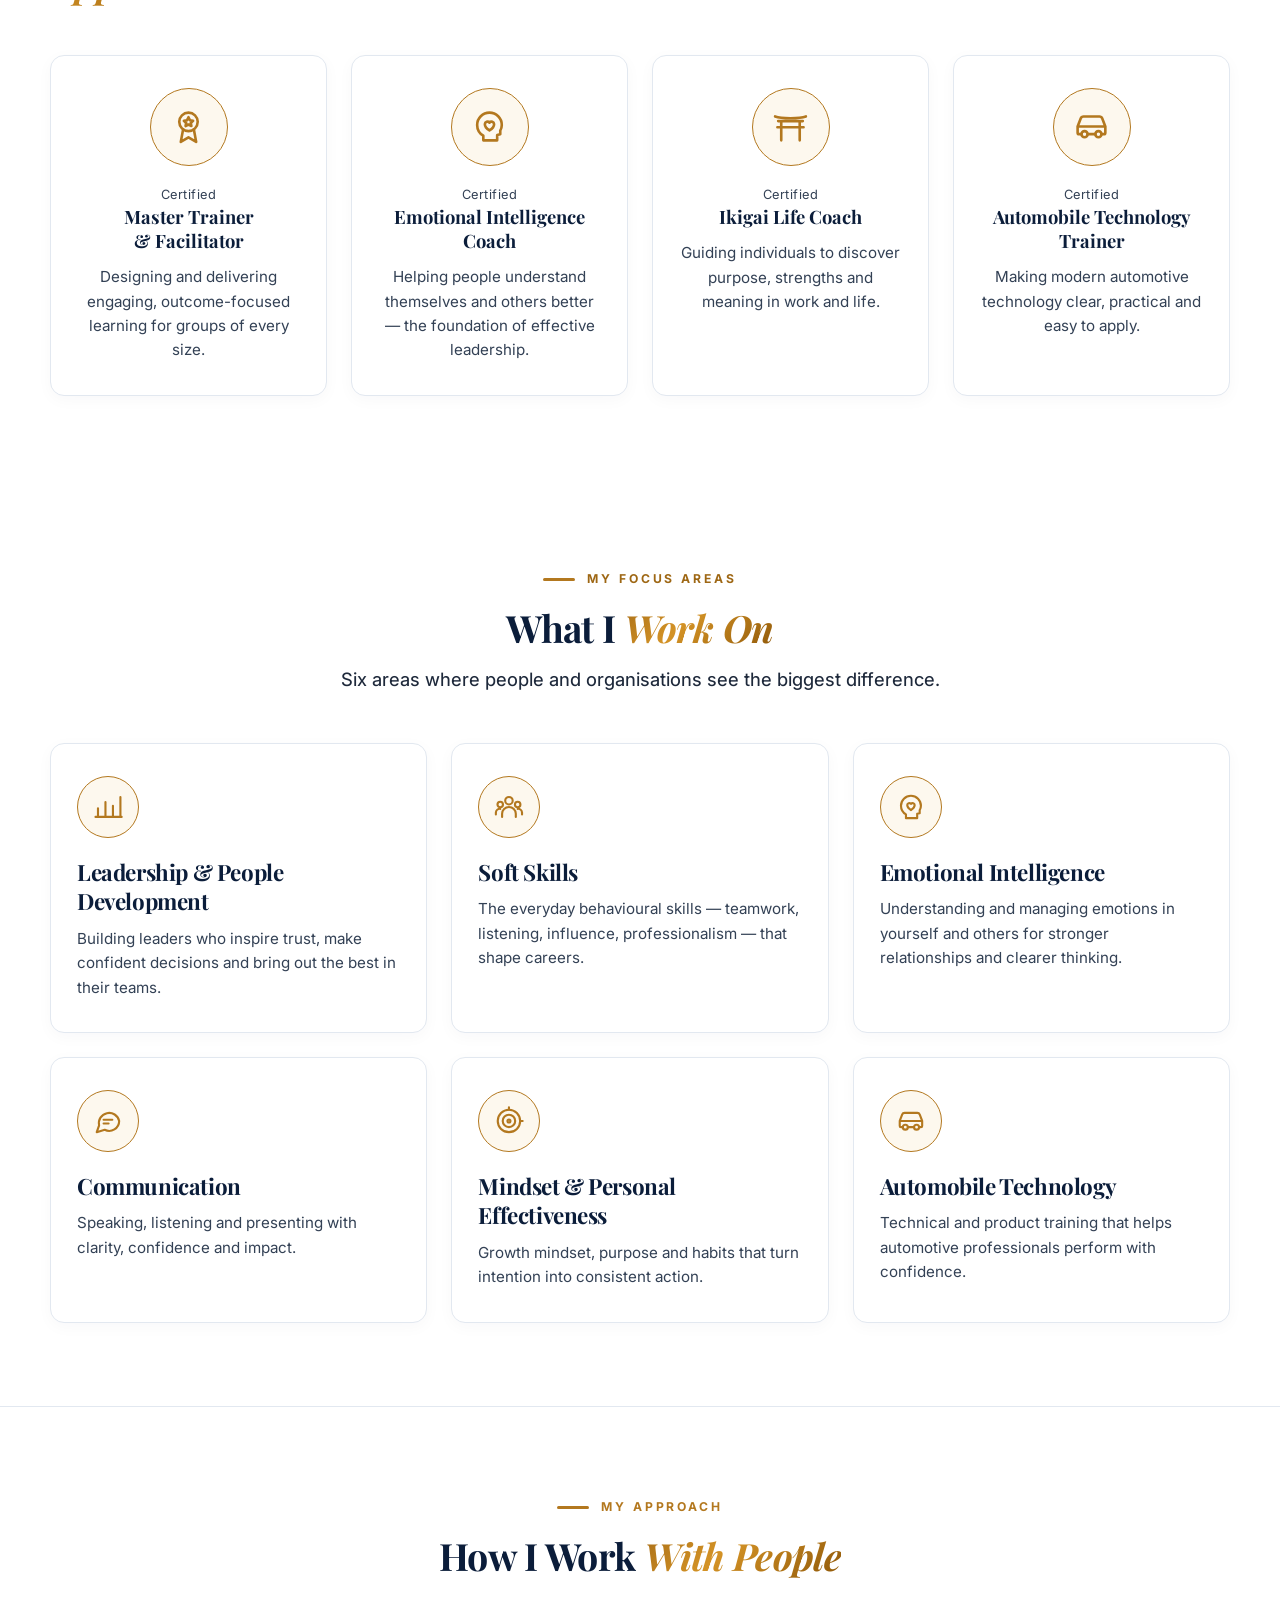
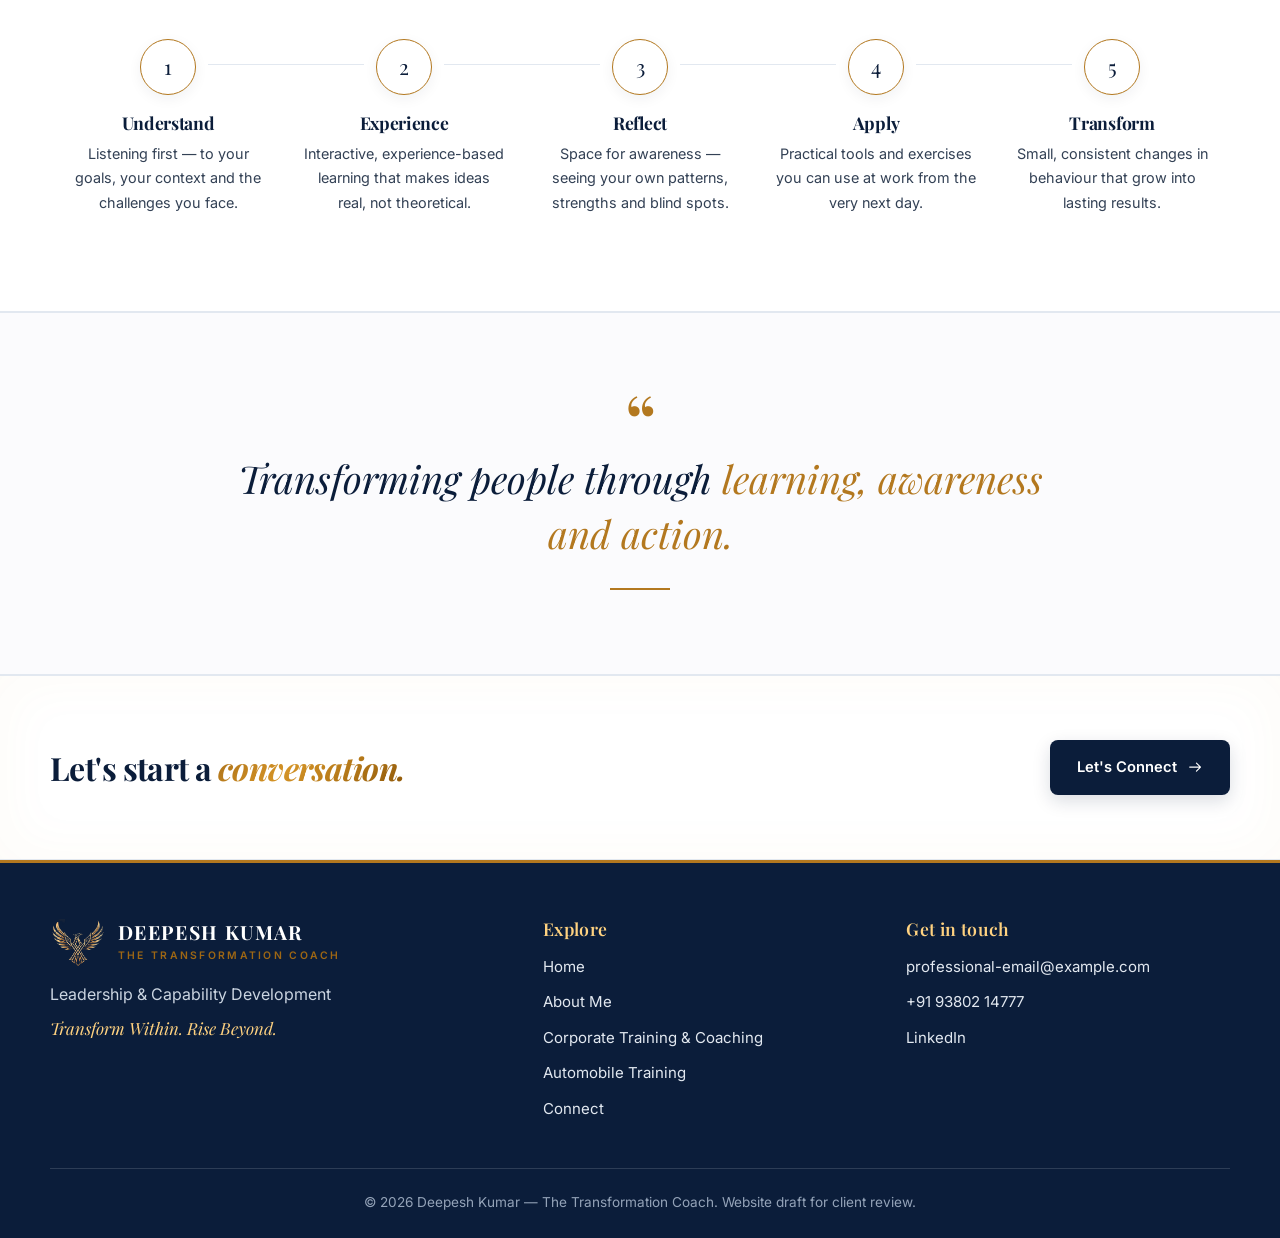
==== commit a3f446e5: "Elevate typography design and responsive layout across mobile, tablet, and desktop" ====
--- a/about.html
+++ b/about.html
@@ -2,7 +2,7 @@
 <html lang="en"><head><meta charset="utf-8"><meta name="viewport" content="width=device-width,initial-scale=1">
 <title>About Me — Deepesh Kumar</title><meta name="description" content="A passion for people. A purpose to transform.">
 <link rel="preconnect" href="https://fonts.googleapis.com"><link rel="preconnect" href="https://fonts.gstatic.com" crossorigin>
-<link href="https://fonts.googleapis.com/css2?family=Great+Vibes&family=Inter:wght@400;500;600&family=Playfair+Display:ital,wght@0,500;0,600;0,700;1,500&display=swap" rel="stylesheet">
+<link href="https://fonts.googleapis.com/css2?family=Great+Vibes&family=Inter:wght@400;500;600;700;800&family=Playfair+Display:ital,wght@0,500;0,600;0,700;0,800;1,500;1,600;1,700&display=swap" rel="stylesheet">
 <link rel="icon" href="assets/eagle.png"><link rel="stylesheet" href="style.css"></head>
 <body><svg width="0" height="0" style="position:absolute" aria-hidden="true"><defs>
 <symbol id="i-people" viewBox="0 0 24 24"><circle cx="12" cy="7" r="3"/><circle cx="5" cy="10" r="2.2"/><circle cx="19" cy="10" r="2.2"/><path d="M6.5 20v-2.5a5.5 5.5 0 0 1 11 0V20M1.5 18v-1.5a3.3 3.3 0 0 1 3.5-3M22.5 18v-1.5a3.3 3.3 0 0 0-3.5-3"/></symbol>
--- a/style.css
+++ b/style.css
@@ -60,20 +60,21 @@
 .nav{display:flex;align-items:center;justify-content:space-between;gap:20px;min-height:74px;transition:min-height 0.3s var(--ease)}
 .site-header.scrolled .nav{min-height:64px}
 
-.brand{display:flex;align-items:center;gap:12px;transition:transform 0.25s var(--ease)}
+.brand{display:flex;align-items:center;gap:12px;transition:transform 0.25s var(--ease);text-decoration:none}
 .brand:hover{transform:translateY(-1px)}
-.brand img{height:48px;width:auto;transition:transform 0.3s var(--ease)}
+.brand img{height:clamp(40px, 4.5vw, 48px);width:auto;transition:transform 0.3s var(--ease);flex-shrink:0}
 .brand:hover img{transform:scale(1.05)}
-.brand b{display:block;font-family:var(--serif);color:var(--navy);font-size:1.18rem;letter-spacing:.06em;line-height:1.1}
-.brand small{display:block;color:var(--muted);font-size:.62rem;letter-spacing:.2em;text-transform:uppercase;margin-top:3px}
+.brand b{display:block;font-family:var(--serif);color:var(--navy);font-size:clamp(1.02rem, 1.8vw, 1.22rem);letter-spacing:.07em;line-height:1.15;font-weight:700}
+.brand small{display:block;color:var(--gold-2);font-size:clamp(0.58rem, 1vw, 0.65rem);letter-spacing:.22em;text-transform:uppercase;margin-top:3px;font-weight:600}
 
 .menu{display:flex;align-items:center;gap:26px}
 .menu a{
   color:var(--ink);
-  font-size:.88rem;
-  font-weight:500;
+  font-size:.9rem;
+  font-weight:600;
   padding:6px 0;
   position:relative;
+  letter-spacing:.01em;
   transition:color 0.25s ease;
 }
 .menu a::after{
@@ -82,13 +83,14 @@
   left:0;
   bottom:0;
   width:100%;
-  height:2px;
+  height:2.5px;
   background:var(--gold);
+  border-radius:2px;
   transform:scaleX(0);
   transform-origin:right;
   transition:transform 0.3s var(--ease);
 }
-.menu a:hover,.menu a.active{color:var(--gold)}
+.menu a:hover,.menu a.active{color:var(--gold-2)}
 .menu a:hover::after,.menu a.active::after{
   transform:scaleX(1);
   transform-origin:left;
@@ -120,20 +122,20 @@
   cursor:pointer;
   width:44px;
   height:44px;
-  border:1px solid var(--line);
+  border:1.5px solid var(--line);
   border-radius:8px;
   position:relative;
-  background:transparent;
-  transition:background 0.2s ease, border-color 0.2s ease;
-}
-.burger:hover{border-color:var(--gold)}
+  background:#ffffff;
+  transition:background 0.2s ease, border-color 0.2s ease, box-shadow 0.2s ease;
+}
+.burger:hover{border-color:var(--gold);box-shadow:0 2px 8px var(--gold-glow)}
 .burger span,
 .burger span::before,
 .burger span::after{
   position:absolute;
   left:11px;
   right:11px;
-  height:2px;
+  height:2.5px;
   background:var(--navy);
   content:"";
   top:20px;
@@ -143,9 +145,12 @@
 .burger span::before{top:-7px;left:0;right:0}
 .burger span::after{top:7px;left:0;right:0}
 
-#nav-toggle:checked + .burger span{background:transparent}
-#nav-toggle:checked + .burger span::before{top:0;transform:rotate(45deg);background:var(--gold)}
-#nav-toggle:checked + .burger span::after{top:0;transform:rotate(-45deg);background:var(--gold)}
+#nav-toggle:checked + .burger span,
+.burger.active span{background:transparent}
+#nav-toggle:checked + .burger span::before,
+.burger.active span::before{top:0;transform:rotate(45deg);background:var(--gold)}
+#nav-toggle:checked + .burger span::after,
+.burger.active span::after{top:0;transform:rotate(-45deg);background:var(--gold)}
 
 /* ---------- Buttons ---------- */
 .btn{
@@ -223,8 +228,8 @@
 .eyebrow{
   display:inline-flex;
   align-items:center;
-  gap:14px;
-  font-size:.78rem;
+  gap:12px;
+  font-size:.76rem;
   letter-spacing:.24em;
   text-transform:uppercase;
   font-weight:700;
@@ -232,29 +237,37 @@
 }
 .eyebrow::before{
   content:"";
-  width:36px;
+  width:32px;
   height:2.5px;
   background:var(--gold);
+  border-radius:2px;
   transition:width 0.4s var(--ease);
 }
-.sec-head:hover .eyebrow::before{width:50px}
-
-h1,h2,h3{font-family:var(--serif);line-height:1.2;font-weight:700;color:var(--navy)}
-h1{font-size:clamp(2.1rem,4.5vw,3.6rem);letter-spacing:-0.01em}
-h2{font-size:clamp(1.6rem,3vw,2.4rem);letter-spacing:-0.01em}
-h3{font-size:1.24rem}
+.sec-head:hover .eyebrow::before{width:48px}
+
+h1,h2,h3,h4{
+  font-family:var(--serif);
+  line-height:1.18;
+  font-weight:700;
+  color:var(--navy);
+  letter-spacing:-0.018em;
+  text-rendering:optimizeLegibility;
+}
+h1{font-size:clamp(2.1rem, 4.2vw + 0.8rem, 3.6rem);line-height:1.14}
+h2{font-size:clamp(1.55rem, 2.6vw + 0.6rem, 2.35rem);line-height:1.24}
+h3{font-size:clamp(1.18rem, 1.4vw + 0.5rem, 1.4rem);line-height:1.32}
 h1 em,h2 em,h3 em{
-  font-style:normal;
+  font-style:italic;
   color:var(--gold);
-  background:linear-gradient(135deg,#a86e18 0%,#cf8d26 50%,#8f5809 100%);
+  background:linear-gradient(135deg,#a86e18 0%,#d49326 40%,#8f5809 100%);
   -webkit-background-clip:text;
   -webkit-text-fill-color:transparent;
-  display:inline-block;
+  display:inline;
   font-weight:700;
 }
-.lead{font-size:1.08rem;color:#1e293b;line-height:1.75;font-weight:450}
-section{padding:clamp(54px, 7vw, 84px) 0;background:#ffffff;position:relative}
-.sec-head{max-width:720px;margin-bottom:44px}
+.lead{font-size:clamp(1.02rem, 1.5vw, 1.15rem);color:#1e293b;line-height:1.75;font-weight:450}
+section{padding:clamp(48px, 6.5vw, 84px) 0;background:#ffffff;position:relative}
+.sec-head{max-width:720px;margin-bottom:clamp(30px, 4.5vw, 48px)}
 .sec-head .eyebrow{margin-bottom:14px}
 .center{text-align:center;margin-inline:auto}.center .eyebrow{justify-content:center}
 
@@ -282,16 +295,17 @@
 .hero-copy .eyebrow::before{background:var(--gold)}
 .hero-copy h1{color:var(--navy)}
 .hero-copy h1 em{
-  font-style:normal;
+  font-style:italic;
   color:var(--gold);
-  background:linear-gradient(135deg,#a86e18 0%,#cf8d26 50%,#8f5809 100%);
+  background:linear-gradient(135deg,#a86e18 0%,#d49326 40%,#8f5809 100%);
   -webkit-background-clip:text;
   -webkit-text-fill-color:transparent;
-  display:inline-block;
+  display:inline;
   font-weight:700;
 }
-.hero-copy p{color:#1e293b;font-size:1.08rem;max-width:540px;margin:20px 0 14px;line-height:1.75;font-weight:450}
-.hero-copy .two{color:var(--navy);font-style:italic;font-family:var(--serif);font-size:1.08rem;font-weight:600;margin:0 0 28px}
+.hero-copy p{color:#1e293b;font-size:clamp(1.02rem, 1.3vw, 1.1rem);max-width:540px;margin:20px 0 14px;line-height:1.75;font-weight:450}
+.hero-copy .two{color:var(--navy);font-style:italic;font-family:var(--serif);font-size:clamp(1.02rem, 1.3vw, 1.1rem);font-weight:600;margin:0 0 28px}
+.hero-copy .two em{font-style:normal;color:var(--gold-2);font-weight:700}
 .btn-row{display:flex;flex-wrap:wrap;gap:14px}
 .hero-photo{
   position:relative;
@@ -772,75 +786,58 @@
 }
 
 /* ===================================================
-   RESPONSIVE DESIGN (Breakpoints)
+   RESPONSIVE DESIGN (Adaptive Breakpoints)
    =================================================== */
 
 /* Tablet & Medium Laptops (max-width: 1040px) */
 @media (max-width:1040px){
-  .wrap{width:min(var(--max), 100% - 32px)}
-  .menu{gap:18px}
-  .menu a{font-size:.84rem}
-  .hero-copy{padding:60px 24px 60px 0}
-  .split{gap:36px}
-}
-
-/* Tablet (max-width: 980px) */
-@media (max-width:980px){
-  .g5,.g6{grid-template-columns:repeat(3,1fr)}
-  .g4{grid-template-columns:repeat(2,1fr)}
-  .hero-grid,.split,.contact-grid,.spec{grid-template-columns:1fr}
-  .hero-grid{text-align:center}
-  .hero-copy,.hero-sm .hero-copy{padding:54px 0 24px}
-  .hero-copy .eyebrow{justify-content:center}
-  .hero-copy p{margin-inline:auto}
-  .btn-row{justify-content:center}
-  .hero-photo{margin-top:16px}
-  .hero-photo img{width:min(380px,85%)}
-  .page-art{padding:0 0 36px}
-  .strip .item,.focus-dark .item{border:0;padding:14px 8px}
-  .strip .wrap.grid.g6{grid-template-columns:repeat(3,1fr);gap:16px}
-  .strip .item{
-    border:1px solid var(--line);
-    border-radius:10px;
-    padding:16px 10px;
-    background:#ffffff;
-  }
-  .steps{grid-template-columns:repeat(3,1fr);gap:28px 16px}
-  .step:not(:last-child)::after{display:none!important}
-  .split.rev>:first-child{order:0}
-  .checks{grid-template-columns:1fr}
-  .hero-img{padding:0 0 40px}
-  .foot{grid-template-columns:1fr 1fr;gap:32px}
-  .contact-info{border-left:0;border-top:1px solid var(--line)}
-}
-
-/* Mobile Navigation Trigger (max-width: 860px) */
-@media (max-width:860px){
+  .wrap{width:min(var(--max), 100% - 36px)}
+  .menu{gap:16px}
+  .menu a{font-size:.86rem}
+  .hero-copy{padding:40px 20px 40px 0}
+  .split{gap:32px}
+}
+
+/* Tablet & Mobile Navigation Switch (max-width: 960px) */
+@media (max-width:960px){
   .burger{display:block}
   .menu{
-    position:absolute;
+    position:fixed;
     left:0;
     right:0;
-    top:100%;
-    background:#ffffff;
+    top:74px;
+    background:rgba(255,255,255,0.98);
+    backdrop-filter:blur(16px);
+    -webkit-backdrop-filter:blur(16px);
     flex-direction:column;
-    align-items:flex-start;
-    gap:0;
-    padding:10px 24px 24px;
+    align-items:stretch;
+    gap:4px;
+    padding:16px 24px 28px;
     border-bottom:2px solid var(--gold);
-    box-shadow:0 16px 36px rgba(11,29,58,.1);
+    box-shadow:0 24px 44px rgba(11,29,58,.12);
     opacity:0;
     visibility:hidden;
-    transform:translateY(-8px);
-    transition:opacity 0.25s var(--ease), transform 0.25s var(--ease), visibility 0.25s;
+    transform:translateY(-10px);
+    transition:opacity 0.28s var(--ease), transform 0.28s var(--ease), visibility 0.28s;
     pointer-events:none;
+    max-height:calc(100vh - 74px);
+    overflow-y:auto;
+    z-index:99;
   }
   .menu a{
     width:100%;
-    padding:14px 0;
+    padding:14px 12px;
     border-bottom:1px solid var(--line);
-    color:var(--ink);
-    font-size:.92rem;
+    color:var(--navy);
+    font-size:1rem;
+    font-weight:600;
+    border-radius:6px;
+    transition:background 0.2s ease, color 0.2s ease, padding-left 0.2s ease;
+  }
+  .menu a:hover,.menu a.active{
+    color:var(--gold-2);
+    background:var(--gold-light);
+    padding-left:18px;
   }
   .menu a::after{display:none}
   .menu a.nav-cta{
@@ -848,38 +845,69 @@
     text-align:center;
     width:100%;
     color:#ffffff;
-    padding:12px;
-  }
-  #nav-toggle:checked ~ .menu{
+    padding:14px;
+    font-size:1rem;
+  }
+  #nav-toggle:checked ~ .menu,
+  .menu.active{
     opacity:1;
     visibility:visible;
     transform:translateY(0);
     pointer-events:auto;
   }
+
+  /* Grid adaptations on tablet */
+  .g5,.g6{grid-template-columns:repeat(3,1fr)}
+  .g4{grid-template-columns:repeat(2,1fr)}
+  .hero-grid,.split,.contact-grid,.spec{grid-template-columns:1fr}
+  .hero-grid{text-align:center;min-height:auto}
+  .hero-copy,.hero-sm .hero-copy{padding:36px 0 20px}
+  .hero-copy .eyebrow{justify-content:center}
+  .hero-copy p{margin-inline:auto}
+  .btn-row{justify-content:center}
+  .hero-photo{margin-top:12px;padding:0 0 20px}
+  .hero-photo img{width:min(400px,88vw);max-height:450px}
+  .page-art{padding:0 0 32px}
+  .strip .wrap.grid.g6{grid-template-columns:repeat(3,1fr);gap:14px}
+  .strip .item{
+    border:1px solid var(--line);
+    border-radius:10px;
+    padding:16px 12px;
+    background:#ffffff;
+  }
+  .steps{grid-template-columns:repeat(3,1fr);gap:24px 16px}
+  .step:not(:last-child)::after{display:none!important}
+  .split.rev>:first-child{order:0}
+  .checks{grid-template-columns:1fr}
+  .hero-img{padding:0 0 32px}
+  .foot{grid-template-columns:1fr 1fr;gap:32px}
+  .contact-info{border-left:0;border-top:1px solid var(--line)}
 }
 
 /* Small Tablet & Phablet (max-width: 680px) */
 @media (max-width:680px){
-  section{padding:48px 0}
+  section{padding:clamp(40px, 6vw, 56px) 0}
   .wrap{width:min(var(--max), 100% - 28px)}
   .g2,.g3,.g4{grid-template-columns:1fr}
   .g5,.g6{grid-template-columns:repeat(2,1fr)}
-  .strip .wrap.grid.g6{grid-template-columns:repeat(2,1fr);gap:12px}
+  .strip .wrap.grid.g6{grid-template-columns:repeat(2,1fr);gap:10px}
+  .strip .item{padding:14px 8px}
   
   /* Timeline-style vertical steps for mobile */
   .steps{
     grid-template-columns:1fr;
-    gap:20px;
+    gap:16px;
     position:relative;
-    padding-left:10px;
+    padding-left:0;
   }
   .step{
     text-align:left;
-    padding:14px 18px 14px 74px;
+    padding:16px 18px 16px 74px;
     border:1px solid var(--line);
     border-radius:12px;
     background:#ffffff;
     box-shadow:0 2px 10px rgba(11,29,58,0.03);
+    position:relative;
   }
   .step::before{
     position:absolute;
@@ -889,7 +917,7 @@
     margin:0;
     width:44px;
     height:44px;
-    font-size:1.1rem;
+    font-size:1.15rem;
   }
   .step:hover::before{
     transform:translateY(-50%) scale(1.05);
@@ -898,8 +926,6 @@
   form .row{grid-template-columns:1fr}
   .contact-form,.contact-info{padding:28px 20px}
   .foot{grid-template-columns:1fr;gap:28px}
-  .brand b{font-size:1.02rem}
-  .brand img{height:42px}
   .cta-band .in{text-align:center;justify-content:center}
   .cta-band .btn{width:100%;justify-content:center}
   .spec-card{padding:32px 24px}
@@ -912,11 +938,13 @@
   .btn{width:100%;justify-content:center}
   .btn-row{flex-direction:column;width:100%}
   .btn-row .btn{width:100%}
-  .hero-copy{padding:42px 0 20px}
+  .hero-copy{padding:32px 0 16px}
   .hero-photo img{width:100%;max-width:320px}
-  .card{padding:24px 20px}
+  .card{padding:24px 18px}
   .strip .wrap.grid.g6{grid-template-columns:1fr}
-  .back-to-top{bottom:20px;right:20px;width:42px;height:42px}
+  .back-to-top{bottom:18px;right:18px;width:42px;height:42px}
+  .sign{font-size:2.4rem}
+  form input,form select,form textarea{font-size:16px} /* Prevents iOS auto-zoom */
 }
 
 /* Accessibility: Reduce motion if requested */
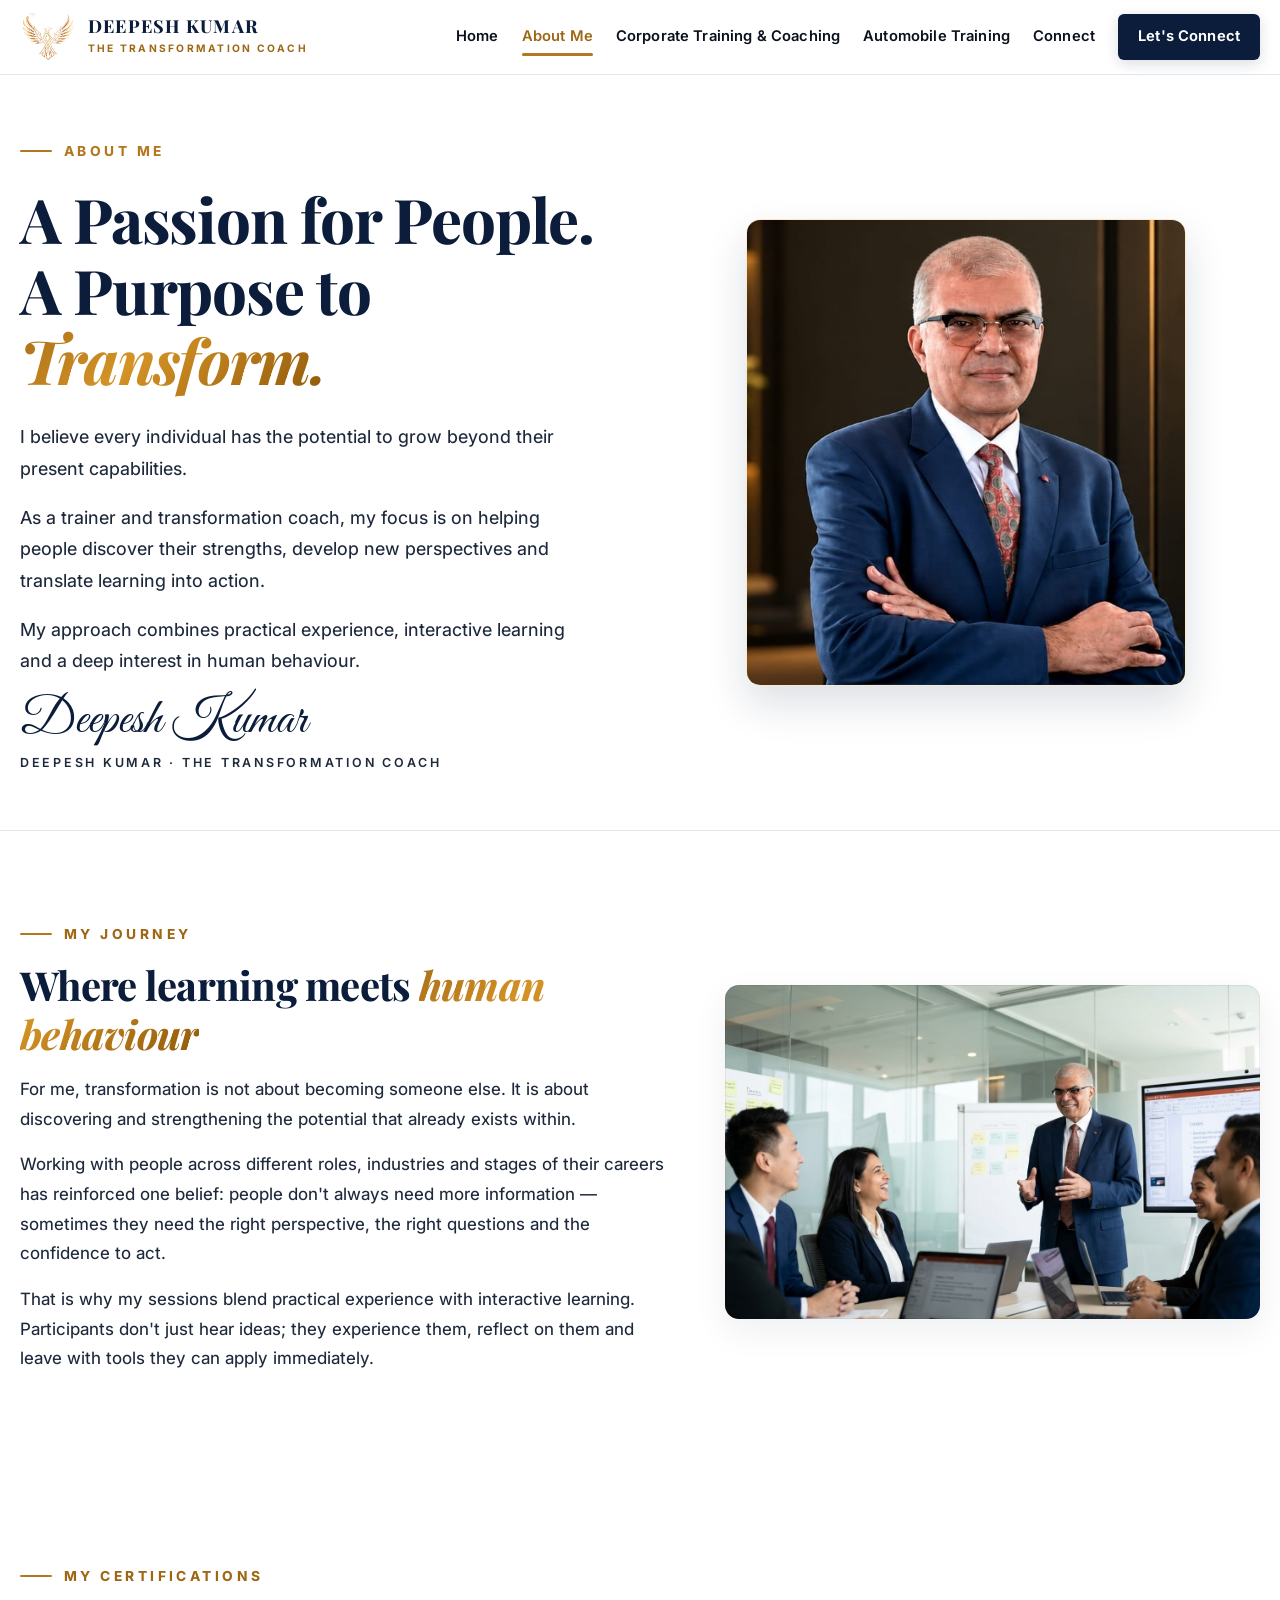
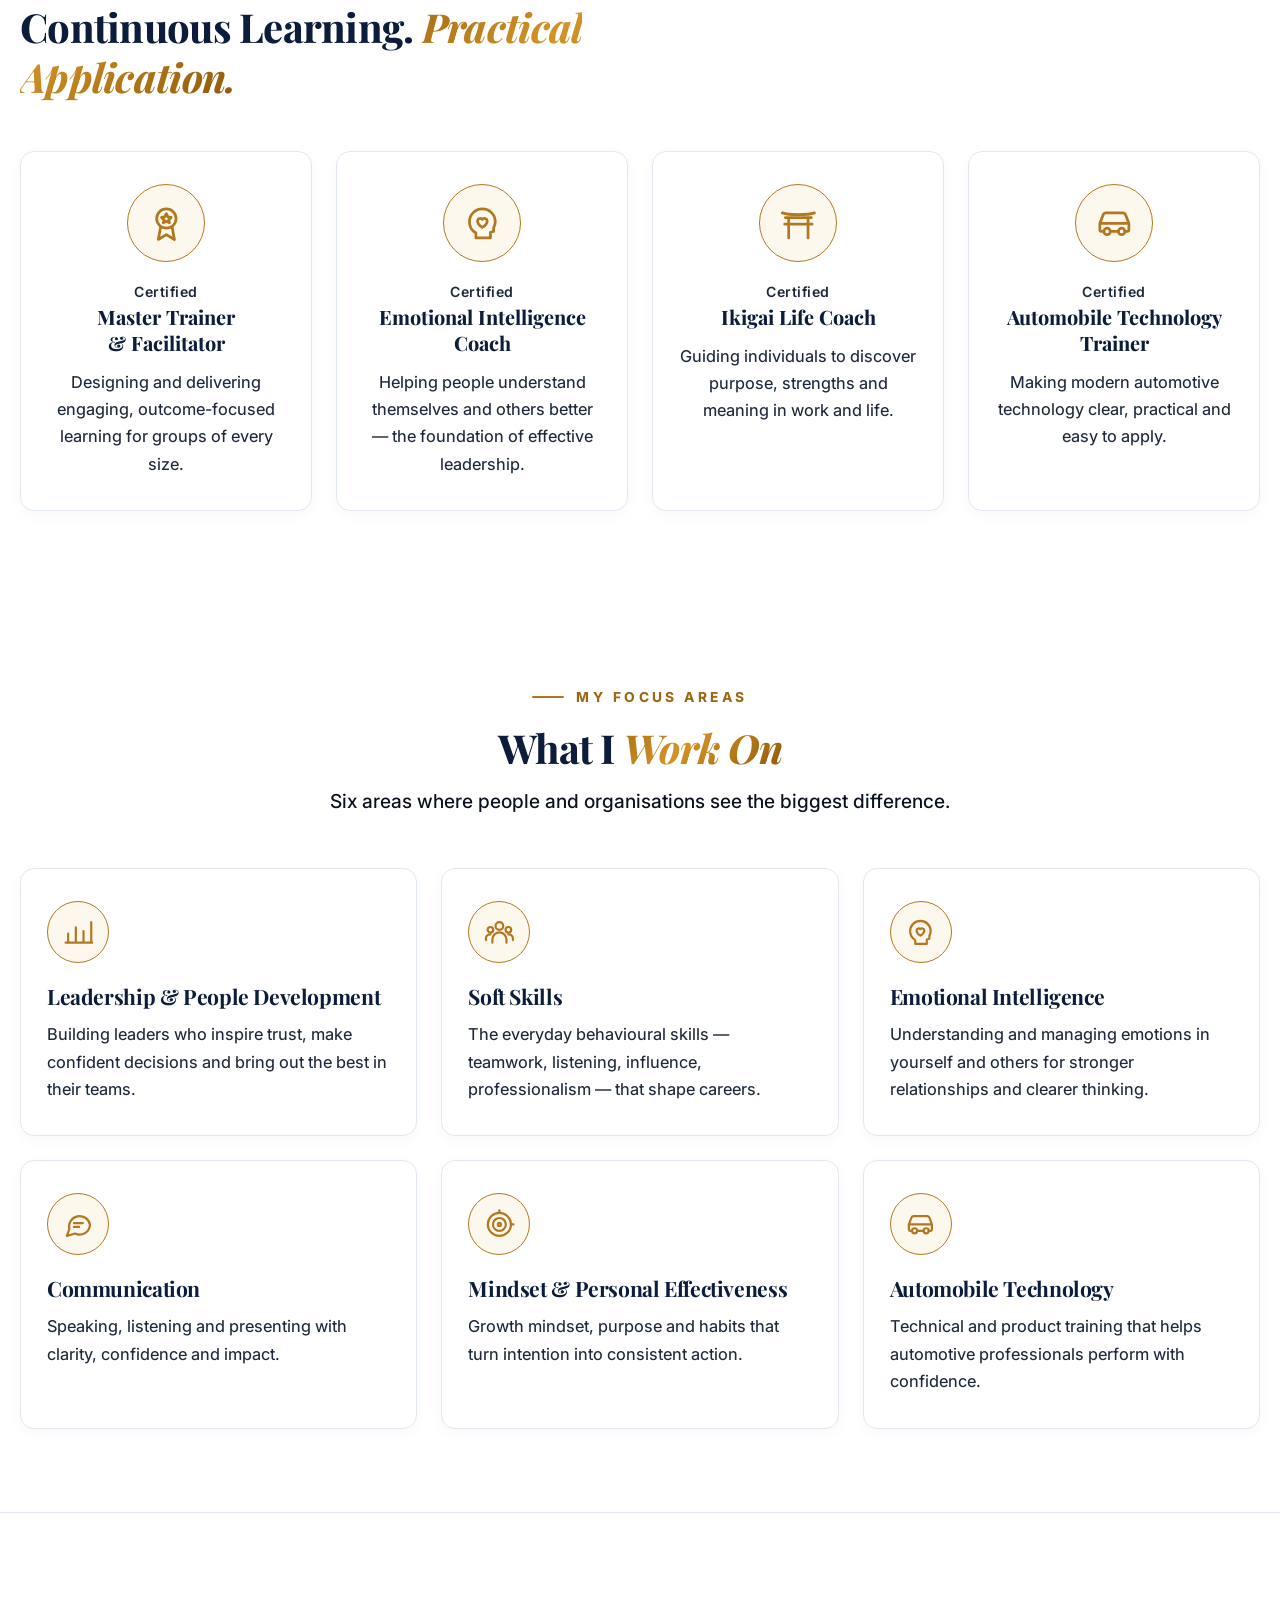
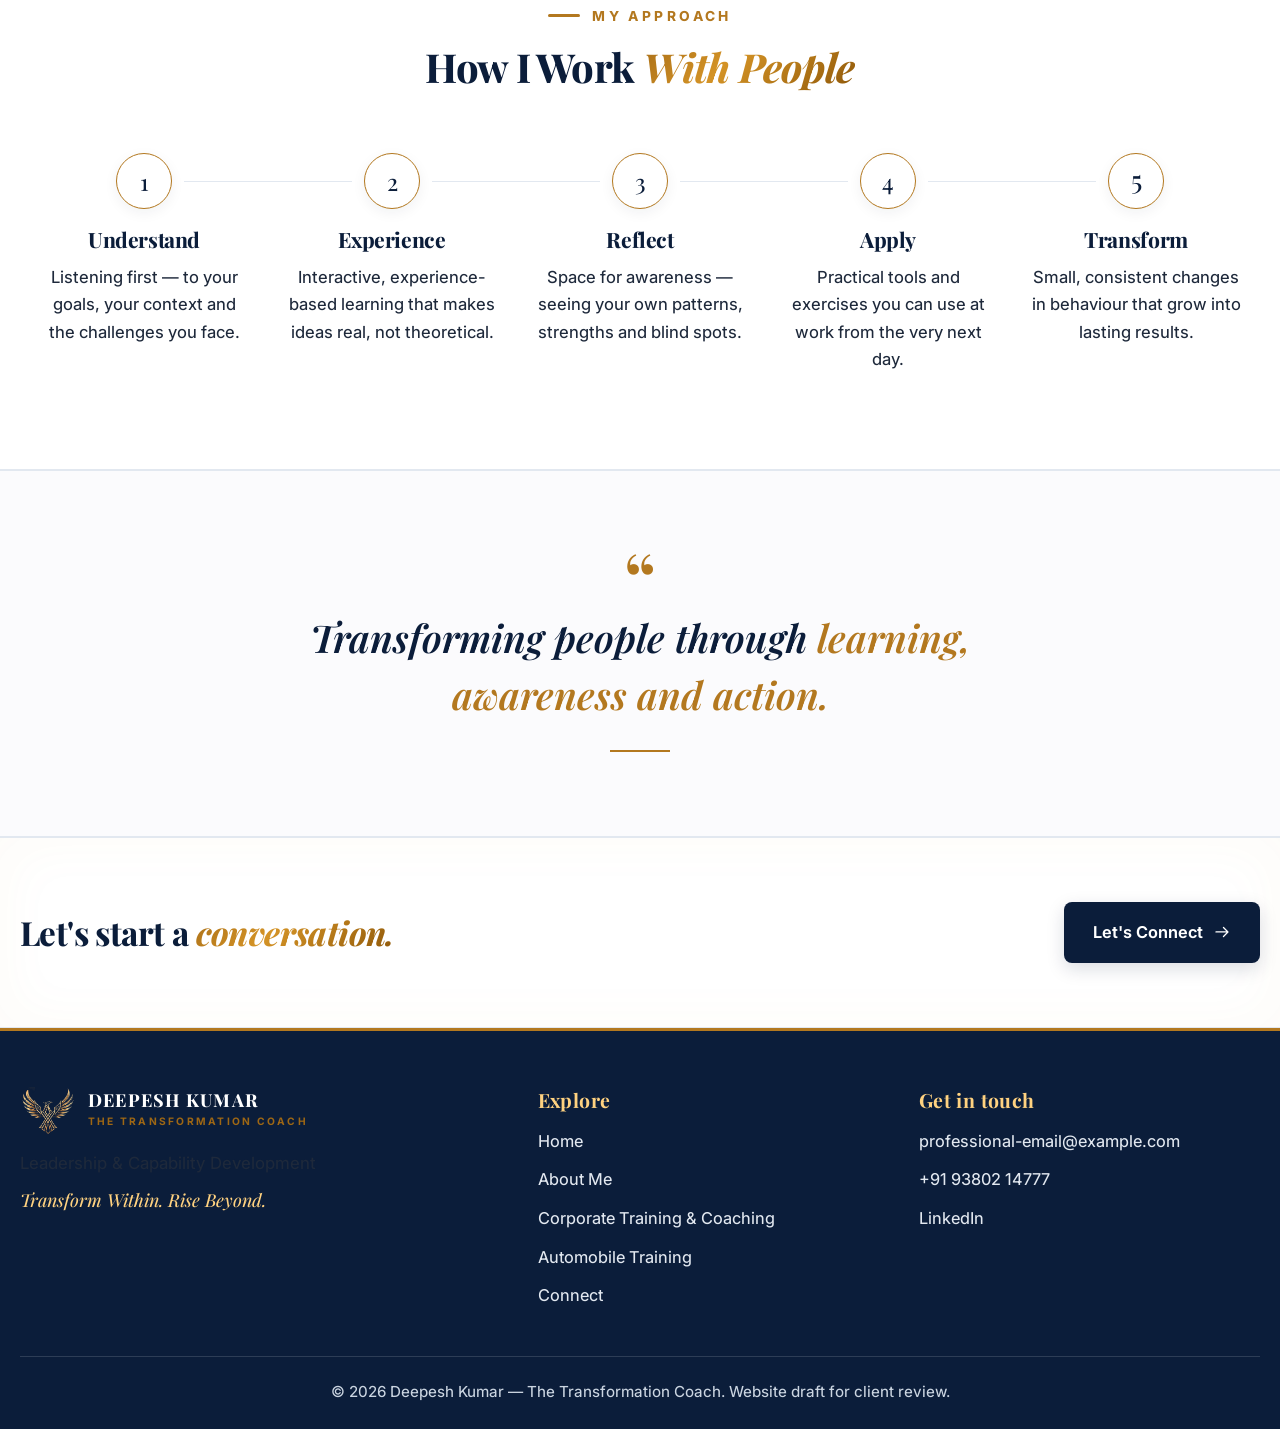
==== commit 98ec5dea: "Update trainer images to high resolution, improve site typography and single-line navbar" ====
--- a/about.html
+++ b/about.html
@@ -41,7 +41,7 @@
 <div class="hero-photo"><img src="assets/deepesh.jpg" alt="Deepesh Kumar"></div></div></section>
 
 <section><div class="wrap split rev">
-<div class="media wide"><img src="assets/trainer.jpg" alt="Deepesh Kumar facilitating a session" style="object-position:center 30%"></div>
+<div class="media wide"><img src="assets/trainer-about.jpg" alt="Deepesh Kumar facilitating an interactive executive workshop" style="object-position:center 30%"></div>
 <div><div class="eyebrow" style="margin-bottom:14px">My Journey</div><h2>Where learning meets <em>human behaviour</em></h2>
 <p>For me, transformation is not about becoming someone else. It is about discovering and strengthening the potential that already exists within.</p>
 <p>Working with people across different roles, industries and stages of their careers has reinforced one belief: people don't always need more information — sometimes they need the right perspective, the right questions and the confidence to act.</p>
--- a/style.css
+++ b/style.css
@@ -3,9 +3,9 @@
   --navy:#0b1d3a; --navy-2:#13294d; --navy-3:#1b3560;
   --gold:#b3781f; --gold-2:#9e6714; --gold-3:#ffd280;
   --gold-light:#fdf8ee; --gold-glow:rgba(179,120,31,0.22);
-  --ivory:#ffffff; --sand:#fbfbfd; --ink:#0f172a; --muted:#334155; --line:#e2e8f0;
+  --ivory:#ffffff; --sand:#fbfbfd; --ink:#0a101d; --muted:#1e293b; --line:#e2e8f0;
   --serif:'Playfair Display',Georgia,serif; --sans:'Inter','Segoe UI',Arial,sans-serif; --script:'Great Vibes',cursive;
-  --max:1180px; --r:14px; --shadow:0 12px 34px rgba(11,29,58,.07); --shadow-lg:0 20px 48px rgba(11,29,58,.12);
+  --max:1260px; --r:14px; --shadow:0 12px 34px rgba(11,29,58,.07); --shadow-lg:0 20px 48px rgba(11,29,58,.12);
   --ease:cubic-bezier(0.16, 1, 0.3, 1);
 }
 *{box-sizing:border-box;margin:0;padding:0}
@@ -14,9 +14,18 @@
   font-family:var(--sans);
   color:var(--ink);
   background:#ffffff;
-  line-height:1.7;
+  font-size:17.5px;
+  font-weight:450;
+  line-height:1.75;
   -webkit-font-smoothing:antialiased;
+  -moz-osx-font-smoothing:grayscale;
   overflow-x:hidden;
+}
+p{
+  color:var(--muted);
+  font-size:1.05rem;
+  font-weight:450;
+  line-height:1.75;
 }
 ::selection{background:var(--gold);color:#ffffff}
 ::-moz-selection{background:var(--gold);color:#ffffff}
@@ -57,24 +66,26 @@
   box-shadow:0 4px 24px rgba(11,29,58,0.06);
   border-bottom-color:transparent;
 }
-.nav{display:flex;align-items:center;justify-content:space-between;gap:20px;min-height:74px;transition:min-height 0.3s var(--ease)}
+.nav{display:flex;align-items:center;justify-content:space-between;gap:clamp(12px, 1.8vw, 24px);min-height:74px;transition:min-height 0.3s var(--ease);flex-wrap:nowrap}
 .site-header.scrolled .nav{min-height:64px}
 
-.brand{display:flex;align-items:center;gap:12px;transition:transform 0.25s var(--ease);text-decoration:none}
+.brand{display:flex;align-items:center;gap:12px;transition:transform 0.25s var(--ease);text-decoration:none;flex-shrink:0;white-space:nowrap}
 .brand:hover{transform:translateY(-1px)}
 .brand img{height:clamp(40px, 4.5vw, 48px);width:auto;transition:transform 0.3s var(--ease);flex-shrink:0}
 .brand:hover img{transform:scale(1.05)}
-.brand b{display:block;font-family:var(--serif);color:var(--navy);font-size:clamp(1.02rem, 1.8vw, 1.22rem);letter-spacing:.07em;line-height:1.15;font-weight:700}
-.brand small{display:block;color:var(--gold-2);font-size:clamp(0.58rem, 1vw, 0.65rem);letter-spacing:.22em;text-transform:uppercase;margin-top:3px;font-weight:600}
-
-.menu{display:flex;align-items:center;gap:26px}
+.brand b{display:block;font-family:var(--serif);color:var(--navy);font-size:clamp(1.05rem, 1.4vw, 1.25rem);letter-spacing:.07em;line-height:1.15;font-weight:750;white-space:nowrap}
+.brand small{display:block;color:var(--gold-2);font-size:clamp(0.62rem, 0.8vw, 0.7rem);letter-spacing:.22em;text-transform:uppercase;margin-top:3px;font-weight:700;white-space:nowrap}
+
+.menu{display:flex;align-items:center;gap:clamp(14px, 1.8vw, 26px);flex-shrink:0;flex-wrap:nowrap}
 .menu a{
   color:var(--ink);
-  font-size:.9rem;
+  font-size:0.92rem;
   font-weight:600;
   padding:6px 0;
   position:relative;
   letter-spacing:.01em;
+  white-space:nowrap;
+  flex-shrink:0;
   transition:color 0.25s ease;
 }
 .menu a::after{
@@ -99,10 +110,13 @@
 .menu a.nav-cta{
   background:var(--navy);
   color:#ffffff;
-  padding:10px 22px;
+  padding:10px 20px;
   border-radius:6px;
   border:0;
-  font-weight:600;
+  font-weight:650;
+  font-size:0.92rem;
+  white-space:nowrap;
+  flex-shrink:0;
   overflow:hidden;
   position:relative;
   box-shadow:0 4px 14px rgba(11,29,58,0.15);
@@ -157,10 +171,10 @@
   display:inline-flex;
   align-items:center;
   gap:10px;
-  padding:14px 26px;
+  padding:15px 28px;
   border-radius:8px;
-  font-weight:600;
-  font-size:.92rem;
+  font-weight:650;
+  font-size:1.02rem;
   border:1.5px solid transparent;
   transition:all 0.25s var(--ease);
   cursor:pointer;
@@ -229,10 +243,10 @@
   display:inline-flex;
   align-items:center;
   gap:12px;
-  font-size:.76rem;
-  letter-spacing:.24em;
+  font-size:.86rem;
+  letter-spacing:.25em;
   text-transform:uppercase;
-  font-weight:700;
+  font-weight:750;
   color:var(--gold-2);
 }
 .eyebrow::before{
@@ -247,15 +261,16 @@
 
 h1,h2,h3,h4{
   font-family:var(--serif);
-  line-height:1.18;
-  font-weight:700;
+  line-height:1.2;
+  font-weight:750;
   color:var(--navy);
   letter-spacing:-0.018em;
   text-rendering:optimizeLegibility;
 }
-h1{font-size:clamp(2.1rem, 4.2vw + 0.8rem, 3.6rem);line-height:1.14}
-h2{font-size:clamp(1.55rem, 2.6vw + 0.6rem, 2.35rem);line-height:1.24}
-h3{font-size:clamp(1.18rem, 1.4vw + 0.5rem, 1.4rem);line-height:1.32}
+h1{font-size:clamp(2.3rem, 4.4vw + 0.8rem, 3.85rem);line-height:1.15}
+h2{font-size:clamp(1.7rem, 2.7vw + 0.6rem, 2.5rem);line-height:1.24}
+h3{font-size:clamp(1.28rem, 1.5vw + 0.5rem, 1.55rem);line-height:1.32}
+h4{font-size:1.18rem;line-height:1.35}
 h1 em,h2 em,h3 em{
   font-style:italic;
   color:var(--gold);
@@ -263,11 +278,13 @@
   -webkit-background-clip:text;
   -webkit-text-fill-color:transparent;
   display:inline;
-  font-weight:700;
-}
-.lead{font-size:clamp(1.02rem, 1.5vw, 1.15rem);color:#1e293b;line-height:1.75;font-weight:450}
-section{padding:clamp(48px, 6.5vw, 84px) 0;background:#ffffff;position:relative}
-.sec-head{max-width:720px;margin-bottom:clamp(30px, 4.5vw, 48px)}
+  font-weight:750;
+}
+.lead{font-size:clamp(1.12rem, 1.5vw, 1.25rem);color:var(--ink);line-height:1.75;font-weight:480}
+section{padding:clamp(52px, 6.5vw, 88px) 0;background:#ffffff;position:relative}
+.sec-head{max-width:740px;margin-bottom:clamp(32px, 4.5vw, 50px)}
+.sec-head .eyebrow{margin-bottom:14px}
+.center{text-align:center;margin-inline:auto}.center .eyebrow{justify-content:center}
 .sec-head .eyebrow{margin-bottom:14px}
 .center{text-align:center;margin-inline:auto}.center .eyebrow{justify-content:center}
 
@@ -301,10 +318,10 @@
   -webkit-background-clip:text;
   -webkit-text-fill-color:transparent;
   display:inline;
-  font-weight:700;
-}
-.hero-copy p{color:#1e293b;font-size:clamp(1.02rem, 1.3vw, 1.1rem);max-width:540px;margin:20px 0 14px;line-height:1.75;font-weight:450}
-.hero-copy .two{color:var(--navy);font-style:italic;font-family:var(--serif);font-size:clamp(1.02rem, 1.3vw, 1.1rem);font-weight:600;margin:0 0 28px}
+  font-weight:750;
+}
+.hero-copy p{color:var(--ink);font-size:clamp(1.12rem, 1.4vw, 1.25rem);max-width:560px;margin:22px 0 16px;line-height:1.75;font-weight:480}
+.hero-copy .two{color:var(--navy);font-style:italic;font-family:var(--serif);font-size:clamp(1.12rem, 1.4vw, 1.25rem);font-weight:650;margin:0 0 28px}
 .hero-copy .two em{font-style:normal;color:var(--gold-2);font-weight:700}
 .btn-row{display:flex;flex-wrap:wrap;gap:14px}
 .hero-photo{
@@ -343,7 +360,7 @@
 
 .hero-sm .hero-grid{min-height:420px}
 .hero-sm .hero-copy{padding:64px 40px 64px 0}
-.hero-sm h1{color:var(--navy);font-size:clamp(1.9rem,3.8vw,3rem)}
+.hero-sm h1{color:var(--navy);font-size:clamp(2rem,4vw,3.2rem)}
 .hero-sm h1 em{
   font-style:normal;
   color:var(--gold);
@@ -351,7 +368,7 @@
   -webkit-background-clip:text;
   -webkit-text-fill-color:transparent;
   display:inline-block;
-  font-weight:700;
+  font-weight:750;
 }
 .page-art{align-self:center;display:flex;justify-content:center;padding:30px 0}
 .page-art svg{width:min(460px,100%);height:auto}
@@ -360,7 +377,7 @@
 .hero-light{background:#ffffff;color:var(--ink)}
 .hero-light::after{display:none}
 .hero-light .hero-copy .eyebrow{color:var(--gold)}.hero-light .hero-copy .eyebrow::before{background:var(--gold)}
-.hero-light .hero-copy p{color:var(--muted)}
+.hero-light .hero-copy p{color:var(--muted);font-size:1.12rem}
 .hero-light h1{color:var(--navy)}
 .hero-light .hero-photo img{
   width:min(440px,100%);
@@ -373,8 +390,8 @@
   mask-image:none;
 }
 .hero-light .hero-photo::before{display:none}
-.sign{font-family:var(--script);font-size:3rem;color:var(--navy);line-height:1;margin-top:14px}
-.sign-sub{font-size:.7rem;letter-spacing:.22em;text-transform:uppercase;color:var(--muted);margin-top:6px}
+.sign{font-family:var(--script);font-size:3.2rem;color:var(--navy);line-height:1;margin-top:14px}
+.sign-sub{font-size:.78rem;letter-spacing:.22em;text-transform:uppercase;color:var(--muted);margin-top:6px;font-weight:600}
 
 /* ---------- Cards ---------- */
 .grid{display:grid;gap:24px}
@@ -402,7 +419,7 @@
   display:grid;
   place-items:center;
   color:var(--gold);
-  font-size:1.7rem;
+  font-size:1.75rem;
   background:var(--gold-light);
   transition:transform 0.35s var(--ease), background 0.3s ease, color 0.3s ease;
 }
@@ -413,17 +430,17 @@
 }
 .card .ico{margin-bottom:20px}
 .center-card{text-align:center}.center-card .ico{margin-inline:auto}
-.card h3{color:var(--navy);margin-bottom:10px;transition:color 0.2s ease}
+.card h3{color:var(--navy);margin-bottom:10px;font-size:1.32rem;font-weight:700;transition:color 0.2s ease}
 .card:hover h3{color:var(--navy-2)}
-.card p{color:var(--muted);font-size:.95rem;line-height:1.6}
+.card p{color:var(--muted);font-size:1.02rem;font-weight:450;line-height:1.68}
 .card .more{
   display:inline-flex;
   gap:8px;
   align-items:center;
   margin-top:18px;
   color:var(--gold);
-  font-weight:600;
-  font-size:.9rem;
+  font-weight:650;
+  font-size:1.02rem;
   transition:gap 0.25s var(--ease);
 }
 .card .more:hover{gap:14px}
@@ -459,16 +476,16 @@
   transition:transform 0.35s var(--ease);
 }
 .spec-card:hover .ico{transform:scale(1.1)}
-.spec-card h3{font-size:1.65rem;color:var(--navy);margin-bottom:10px}
-.spec-card p{color:var(--muted);margin-bottom:24px;line-height:1.65}
+.spec-card h3{font-size:1.75rem;color:var(--navy);margin-bottom:12px;font-weight:750}
+.spec-card p{color:var(--muted);font-size:1.08rem;font-weight:450;margin-bottom:24px;line-height:1.7}
 
 /* ---------- Focus strip ---------- */
 .strip{background:#ffffff;border-block:1px solid var(--line);padding:36px 0}
 .strip .item{
   text-align:center;
   color:var(--navy);
-  font-weight:500;
-  font-size:.92rem;
+  font-weight:600;
+  font-size:1.02rem;
   padding:10px 14px;
   border-right:1px solid var(--line);
   transition:transform 0.25s var(--ease), color 0.2s ease;
@@ -480,7 +497,7 @@
 }
 .strip .item .icon{
   display:block;
-  font-size:2.1rem;
+  font-size:2.2rem;
   color:var(--gold);
   margin:0 auto 10px;
   transition:transform 0.3s var(--ease);
@@ -506,11 +523,12 @@
 .quote p{
   font-family:var(--serif);
   font-style:italic;
-  font-size:clamp(1.4rem,3vw,2.4rem);
-  max-width:820px;
+  font-size:clamp(1.45rem,3vw,2.45rem);
+  max-width:840px;
   margin-inline:auto;
-  line-height:1.45;
+  line-height:1.5;
   color:var(--navy);
+  font-weight:600;
 }
 .quote p em{color:var(--gold)}
 .quote .rule{width:60px;height:2px;background:var(--gold);margin:26px auto 0;transition:width 0.4s var(--ease)}
@@ -524,42 +542,43 @@
   box-shadow:inset 0 0 60px rgba(200,150,62,.04);
 }
 .cta-band .in{display:flex;align-items:center;justify-content:space-between;gap:30px;flex-wrap:wrap}
-.cta-band h2{font-size:clamp(1.45rem,2.5vw,2.1rem);color:var(--navy)}
+.cta-band h2{font-size:clamp(1.55rem,2.6vw,2.25rem);color:var(--navy);font-weight:750}
 
 /* ---------- About ---------- */
-.about-text p{margin-bottom:16px}
+.about-text p{margin-bottom:18px;font-size:1.06rem;color:var(--muted);font-weight:450;line-height:1.75}
 .cert{text-align:center}
-.cert small{display:block;font-size:.8rem;color:var(--muted);letter-spacing:.04em}
-.cert b{display:block;color:var(--navy);font-family:var(--serif);font-size:1.15rem;line-height:1.3}
-.cert .ico{width:78px;height:78px;font-size:2.1rem;margin:0 auto 18px}
+.cert small{display:block;font-size:.88rem;color:var(--muted);letter-spacing:.04em;font-weight:600}
+.cert b{display:block;color:var(--navy);font-family:var(--serif);font-size:1.24rem;line-height:1.3;font-weight:750}
+.cert .ico{width:78px;height:78px;font-size:2.2rem;margin:0 auto 18px}
 .focus-dark{background:#ffffff}
-.focus-dark .item{text-align:center;color:var(--navy);padding:6px 14px;border-right:1px solid var(--line);font-size:.94rem}
+.focus-dark .item{text-align:center;color:var(--navy);padding:8px 14px;border-right:1px solid var(--line);font-size:1.02rem;font-weight:600}
 .focus-dark .item:last-child{border:0}
-.focus-dark .icon{display:block;font-size:2.3rem;color:var(--gold);margin:0 auto 12px}
+.focus-dark .icon{display:block;font-size:2.4rem;color:var(--gold);margin:0 auto 12px}
 
 /* ---------- Lists ---------- */
 .tick-list li{
   display:flex;
   gap:12px;
   align-items:center;
-  padding:14px 0;
+  padding:15px 0;
   border-bottom:1px solid var(--line);
   color:var(--navy);
-  font-weight:500;
+  font-size:1.06rem;
+  font-weight:550;
   transition:transform 0.2s var(--ease), color 0.2s ease;
 }
 .tick-list li:hover{
   transform:translateX(4px);
   color:var(--navy-3);
 }
-.tick-list .icon{color:var(--gold);font-size:1.2rem}
+.tick-list .icon{color:var(--gold);font-size:1.25rem}
 .for-box{background:#ffffff;border:1px solid var(--line);border-radius:var(--r);padding:34px;box-shadow:var(--shadow)}
-.for-box h3{margin-bottom:6px;color:var(--navy)}
+.for-box h3{margin-bottom:8px;color:var(--navy);font-size:1.35rem;font-weight:750}
 .split{display:grid;grid-template-columns:1.1fr .9fr;gap:50px;align-items:center}
 
 /* ---------- Approach / tagline band ---------- */
 .tagline{padding:84px 0;text-align:center;background:#ffffff;color:var(--navy);border-block:1px solid var(--line)}
-.tagline p{font-family:var(--serif);font-style:italic;font-size:clamp(1.4rem,3.2vw,2.5rem);line-height:1.5;color:var(--navy)}
+.tagline p{font-family:var(--serif);font-style:italic;font-size:clamp(1.5rem,3.2vw,2.6rem);line-height:1.5;color:var(--navy);font-weight:600}
 .tagline p span{display:block;transition:transform 0.3s var(--ease)}.tagline p span:nth-child(2){color:var(--gold)}
 .tagline:hover p span{transform:scale(1.02)}
 
@@ -568,32 +587,35 @@
 .contact-form{background:#ffffff;padding:44px}
 .contact-info{background:#fdfcfb;border-left:1px solid var(--line);color:var(--ink);padding:44px;position:relative;overflow:hidden}
 .contact-info img.eg{width:90px;margin-bottom:14px}
-.contact-info h3{color:var(--navy);letter-spacing:.08em;font-size:1.4rem}
-.contact-info .role{font-size:.7rem;letter-spacing:.2em;text-transform:uppercase;color:var(--muted);margin:4px 0 22px}
-.contact-info .tag{font-family:var(--serif);font-style:italic;font-size:1.3rem;margin-bottom:26px;color:var(--gold)}
+.contact-info h3{color:var(--navy);letter-spacing:.08em;font-size:1.55rem;font-weight:750}
+.contact-info .role{font-size:.82rem;letter-spacing:.2em;text-transform:uppercase;color:var(--muted);margin:4px 0 22px;font-weight:650}
+.contact-info .tag{font-family:var(--serif);font-style:italic;font-size:1.38rem;margin-bottom:26px;color:var(--gold);font-weight:600}
 .contact-info li{
   display:flex;
   align-items:center;
   gap:14px;
-  padding:12px 0;
+  padding:14px 0;
   color:var(--ink);
+  font-size:1.05rem;
+  font-weight:480;
   border-bottom:1px solid var(--line);
   word-break:break-word;
   transition:transform 0.2s var(--ease);
 }
 .contact-info li:hover{transform:translateX(4px)}
-.contact-info li .icon{color:var(--gold);font-size:1.3rem}
+.contact-info li .icon{color:var(--gold);font-size:1.35rem}
 .contact-info li a:hover{color:var(--gold)}
-form label{display:block;font-size:.82rem;font-weight:600;letter-spacing:.03em;color:var(--navy);margin:0 0 6px}
+form label{display:block;font-size:.92rem;font-weight:650;letter-spacing:.03em;color:var(--navy);margin:0 0 7px}
 form .row{display:grid;grid-template-columns:1fr 1fr;gap:16px}
-form .f{margin-bottom:16px}
+form .f{margin-bottom:18px}
 form input,form select,form textarea{
   width:100%;
-  padding:13px 14px;
+  padding:14px 16px;
   border:1.5px solid var(--line);
   border-radius:8px;
   font:inherit;
-  font-size:0.95rem;
+  font-size:1.02rem;
+  font-weight:450;
   background:#ffffff;
   color:var(--ink);
   transition:all 0.25s var(--ease);
@@ -606,18 +628,42 @@
   transform:translateY(-1px);
 }
 form textarea{min-height:120px;resize:vertical}
+form input.is-invalid,form select.is-invalid,form textarea.is-invalid{
+  border-color:#dc2626 !important;
+  background:#fffdfd !important;
+  box-shadow:0 0 0 3px rgba(220,38,38,0.12) !important;
+}
+.field-error{
+  display:none;
+  color:#dc2626;
+  font-size:0.88rem;
+  font-weight:600;
+  margin-top:6px;
+  line-height:1.4;
+}
+.field-error.visible{
+  display:flex;
+  align-items:center;
+  gap:5px;
+}
+.field-error::before{
+  content:"⚠";
+  font-size:0.9rem;
+  line-height:1;
+  flex-shrink:0;
+}
 
 /* ---------- Footer ---------- */
 .site-footer{background:#0b1d3a;color:#cbd5e1;padding:56px 0 24px;border-top:3px solid var(--gold)}
 .foot{display:grid;grid-template-columns:1.4fr 1fr 1fr;gap:40px;padding-bottom:36px;border-bottom:1px solid rgba(255,255,255,.14)}
-.site-footer h4{color:var(--gold-3);font-family:var(--serif);font-size:1.1rem;margin-bottom:14px;font-weight:600;letter-spacing:.02em}
-.site-footer li{margin-bottom:10px;font-size:.94rem}
+.site-footer h4{color:var(--gold-3);font-family:var(--serif);font-size:1.22rem;margin-bottom:14px;font-weight:700;letter-spacing:.02em}
+.site-footer li{margin-bottom:10px;font-size:1.02rem;font-weight:450}
 .site-footer li a{color:#e2e8f0;transition:all 0.2s ease;display:inline-block}
 .site-footer li a:hover{color:var(--gold-3);transform:translateX(4px)}
 .site-footer .brand{margin-bottom:14px}
 .site-footer .brand b{color:#ffffff}
-.site-footer .tag{font-family:var(--serif);font-style:italic;color:var(--gold-3);font-size:1.05rem;margin-top:6px;display:block}
-.copy{padding-top:22px;text-align:center;font-size:.85rem;color:#94a3b8}
+.site-footer .tag{font-family:var(--serif);font-style:italic;color:var(--gold-3);font-size:1.12rem;margin-top:6px;display:block}
+.copy{padding-top:22px;text-align:center;font-size:.95rem;color:#cbd5e1;font-weight:450}
 
 /* ===== Additional elements ===== */
 .media{
@@ -640,12 +686,12 @@
 .hero-img .media{max-width:430px;margin-inline:auto;aspect-ratio:4/5}
 .hero-img .media.wide{aspect-ratio:3/2;max-width:560px}
 .split.rev>:first-child{order:2}
-.split p{margin-bottom:14px;color:var(--muted);line-height:1.7}
+.split p{margin-bottom:16px;color:var(--muted);font-size:1.06rem;font-weight:450;line-height:1.75}
 .split h2{color:var(--navy);margin-bottom:16px}
-.card .num{font-family:var(--serif);color:var(--gold);font-size:.95rem;letter-spacing:.2em;margin-bottom:10px;display:block}
+.card .num{font-family:var(--serif);color:var(--gold);font-size:1.05rem;font-weight:700;letter-spacing:.2em;margin-bottom:10px;display:block}
 .card ul.mini{margin-top:14px}
-.card ul.mini li{font-size:.9rem;color:var(--muted);padding:5px 0 5px 20px;position:relative}
-.card ul.mini li::before{content:"";position:absolute;left:0;top:14px;width:8px;height:2px;background:var(--gold)}
+.card ul.mini li{font-size:1.02rem;color:var(--muted);font-weight:450;padding:6px 0 6px 20px;position:relative}
+.card ul.mini li::before{content:"";position:absolute;left:0;top:15px;width:8px;height:2px;background:var(--gold)}
 
 /* ---------- Steps Process ---------- */
 .steps{display:grid;grid-template-columns:repeat(5,1fr);gap:0;counter-reset:s}
@@ -654,19 +700,28 @@
 .step::before{
   counter-increment:s;
   content:counter(s);
-  display:grid;
-  place-items:center;
-  width:54px;
-  height:54px;
+  display:flex;
+  align-items:center;
+  justify-content:center;
+  text-align:center;
+  width:56px;
+  height:56px;
   margin:0 auto 16px;
   border-radius:50%;
   border:1.5px solid var(--gold);
   color:var(--navy);
   font-family:var(--serif);
-  font-size:1.3rem;
+  font-size:1.45rem;
+  line-height:1;
+  padding:0;
+  box-sizing:border-box;
   background:#ffffff;
   box-shadow:0 4px 14px rgba(11,29,58,.06);
   transition:all 0.3s var(--ease);
+}
+.step:nth-child(5)::before{
+  font-size:1.68rem;
+  padding-bottom:3px;
 }
 .step:hover::before{
   background:var(--gold);
@@ -677,33 +732,91 @@
 .step:not(:last-child)::after{
   content:"";
   position:absolute;
-  top:37px;
+  top:40px;
   left:calc(50% + 40px);
   width:calc(100% - 80px);
   height:1px;
   background:var(--line);
 }
-.step h3{color:var(--navy);font-size:1.1rem;margin-bottom:8px}.step p{color:var(--muted);font-size:.9rem}
+.step h3{color:var(--navy);font-size:1.32rem;font-weight:750;margin-bottom:10px;line-height:1.35}
+.step p{color:var(--muted);font-size:1.04rem;font-weight:450;line-height:1.65}
+
+/* ---------- Vertical Steps (A Simple Way to Begin) ---------- */
+.steps-vertical{
+  display:flex;
+  flex-direction:column;
+  gap:18px;
+  max-width:800px;
+  margin:0 auto;
+  counter-reset:s;
+}
+.steps-vertical .step{
+  text-align:left;
+  padding:22px 28px 22px 94px;
+  border:1px solid var(--line);
+  border-radius:14px;
+  background:#ffffff;
+  box-shadow:0 4px 16px rgba(11,29,58,0.04);
+  position:relative;
+  transition:transform 0.25s var(--ease), border-color 0.25s ease, box-shadow 0.25s ease;
+}
+.steps-vertical .step:hover{
+  transform:translateY(-3px);
+  border-color:var(--gold);
+  box-shadow:0 8px 24px rgba(11,29,58,0.08);
+}
+.steps-vertical .step::before{
+  position:absolute;
+  left:22px;
+  top:50%;
+  transform:translateY(-50%);
+  margin:0;
+  width:50px;
+  height:50px;
+  font-size:1.4rem;
+  line-height:1;
+}
+.steps-vertical .step:hover::before{
+  transform:translateY(-50%) scale(1.06);
+}
+.steps-vertical .step:not(:last-child)::after{
+  display:none !important;
+}
+.steps-vertical .step h3{
+  color:var(--navy);
+  font-size:1.32rem;
+  font-weight:750;
+  margin-bottom:6px;
+  line-height:1.3;
+}
+.steps-vertical .step p{
+  color:var(--muted);
+  font-size:1.04rem;
+  font-weight:450;
+  line-height:1.65;
+  margin:0;
+}
 
 .banner{position:relative;padding:110px 0;color:var(--navy);text-align:center;background-size:cover;background-position:center;border-block:1px solid var(--line)}
 .banner::before{content:"";position:absolute;inset:0;background:rgba(255,255,255,.88)}
 .banner .wrap{position:relative}
-.banner p{font-family:var(--serif);font-style:italic;font-size:clamp(1.5rem,3.2vw,2.5rem);line-height:1.5;color:var(--navy)}
+.banner p{font-family:var(--serif);font-style:italic;font-size:clamp(1.5rem,3.2vw,2.5rem);line-height:1.5;color:var(--navy);font-weight:600}
 .banner p span{display:block}.banner p span:nth-child(2){color:var(--gold)}
 .checks{display:grid;grid-template-columns:1fr 1fr;gap:0 30px}
 .checks li{
   display:flex;
   gap:12px;
   align-items:flex-start;
-  padding:12px 0;
+  padding:14px 0;
   border-bottom:1px solid var(--line);
   color:var(--navy);
-  font-weight:500;
+  font-size:1.06rem;
+  font-weight:550;
   transition:transform 0.2s var(--ease);
 }
 .checks li:hover{transform:translateX(4px)}
-.checks .icon{color:var(--gold);font-size:1.25rem;margin-top:3px}
-.note{font-size:.88rem;color:var(--muted)}
+.checks .icon{color:var(--gold);font-size:1.3rem;margin-top:3px}
+.note{font-size:.96rem;color:var(--muted);font-weight:450}
 .light-sec{background:#ffffff}
 .audience .card{text-align:left}
 
@@ -789,17 +902,11 @@
    RESPONSIVE DESIGN (Adaptive Breakpoints)
    =================================================== */
 
-/* Tablet & Medium Laptops (max-width: 1040px) */
+/* Tablet & Mobile Navigation Switch (max-width: 1040px) */
 @media (max-width:1040px){
   .wrap{width:min(var(--max), 100% - 36px)}
-  .menu{gap:16px}
-  .menu a{font-size:.86rem}
   .hero-copy{padding:40px 20px 40px 0}
   .split{gap:32px}
-}
-
-/* Tablet & Mobile Navigation Switch (max-width: 960px) */
-@media (max-width:960px){
   .burger{display:block}
   .menu{
     position:fixed;
@@ -829,8 +936,8 @@
     padding:14px 12px;
     border-bottom:1px solid var(--line);
     color:var(--navy);
-    font-size:1rem;
-    font-weight:600;
+    font-size:1.06rem;
+    font-weight:650;
     border-radius:6px;
     transition:background 0.2s ease, color 0.2s ease, padding-left 0.2s ease;
   }
@@ -900,9 +1007,10 @@
     position:relative;
     padding-left:0;
   }
+  .steps-vertical{gap:14px}
   .step{
     text-align:left;
-    padding:16px 18px 16px 74px;
+    padding:18px 20px 18px 78px;
     border:1px solid var(--line);
     border-radius:12px;
     background:#ffffff;
@@ -915,13 +1023,20 @@
     top:50%;
     transform:translateY(-50%);
     margin:0;
-    width:44px;
-    height:44px;
-    font-size:1.15rem;
+    width:46px;
+    height:46px;
+    font-size:1.24rem;
+    line-height:1;
+  }
+  .step:nth-child(5)::before{
+    font-size:1.45rem;
+    padding-bottom:2px;
   }
   .step:hover::before{
     transform:translateY(-50%) scale(1.05);
   }
+  .step h3{font-size:1.24rem;font-weight:750;margin-bottom:6px}
+  .step p{font-size:1.02rem;font-weight:450;line-height:1.6}
   
   form .row{grid-template-columns:1fr}
   .contact-form,.contact-info{padding:28px 20px}
@@ -943,7 +1058,7 @@
   .card{padding:24px 18px}
   .strip .wrap.grid.g6{grid-template-columns:1fr}
   .back-to-top{bottom:18px;right:18px;width:42px;height:42px}
-  .sign{font-size:2.4rem}
+  .sign{font-size:2.6rem}
   form input,form select,form textarea{font-size:16px} /* Prevents iOS auto-zoom */
 }
 
@@ -960,3 +1075,255 @@
     transform:none !important;
   }
 }
+
+/* ===================================================
+   CORPORATE TRAINING & COACHING RICH COMPONENTS
+   =================================================== */
+.hero-pills {
+  display: flex;
+  flex-wrap: wrap;
+  gap: 10px;
+  margin-top: 24px;
+}
+.hero-pill {
+  display: inline-flex;
+  align-items: center;
+  gap: 8px;
+  background: rgba(200, 150, 62, 0.08);
+  border: 1px solid rgba(200, 150, 62, 0.28);
+  padding: 7px 16px;
+  border-radius: 999px;
+  font-size: 0.92rem;
+  font-weight: 650;
+  color: var(--navy);
+  letter-spacing: 0.02em;
+}
+.hero-pill svg {
+  color: var(--gold);
+  width: 15px;
+  height: 15px;
+}
+.media-caption-card {
+  position: absolute;
+  bottom: 16px;
+  left: 16px;
+  right: 16px;
+  background: rgba(11, 29, 58, 0.94);
+  backdrop-filter: blur(8px);
+  -webkit-backdrop-filter: blur(8px);
+  padding: 16px 20px;
+  border-radius: 10px;
+  border: 1px solid rgba(200, 150, 62, 0.4);
+  color: #ffffff;
+  z-index: 2;
+}
+.media-caption-card b {
+  display: block;
+  font-size: 1.02rem;
+  font-weight: 700;
+  color: var(--gold-3);
+  font-family: var(--serif);
+  letter-spacing: 0.02em;
+}
+.media-caption-card small {
+  display: block;
+  font-size: 0.86rem;
+  font-weight: 500;
+  color: #e2e8f0;
+  margin-top: 2px;
+}
+.prog-tag {
+  display: inline-block;
+  background: var(--gold-light);
+  color: var(--gold-2);
+  border: 1px solid rgba(200, 150, 62, 0.3);
+  padding: 5px 12px;
+  border-radius: 999px;
+  font-size: 0.78rem;
+  font-weight: 750;
+  text-transform: uppercase;
+  letter-spacing: 0.06em;
+  margin-bottom: 12px;
+}
+.pillar-card {
+  background: #ffffff;
+  border: 1px solid var(--line);
+  border-radius: var(--r);
+  padding: 26px 22px;
+  box-shadow: 0 4px 14px rgba(11, 29, 58, 0.03);
+  transition: transform 0.3s var(--ease), border-color 0.3s ease;
+}
+.pillar-card:hover {
+  transform: translateY(-4px);
+  border-color: var(--gold);
+}
+.pillar-num {
+  font-family: var(--serif);
+  font-size: 1.9rem;
+  font-weight: 750;
+  color: var(--gold);
+  line-height: 1;
+  margin-bottom: 8px;
+}
+.pillar-card h4 {
+  font-size: 1.15rem;
+  font-weight: 750;
+  color: var(--navy);
+  margin-bottom: 8px;
+}
+.pillar-card p {
+  font-size: 0.98rem;
+  color: var(--muted);
+  font-weight: 450;
+  line-height: 1.6;
+  margin: 0;
+}
+.format-card {
+  background: #ffffff;
+  border: 1px solid var(--line);
+  border-radius: var(--r);
+  padding: 30px 26px;
+  box-shadow: var(--shadow);
+  transition: transform 0.3s var(--ease), border-color 0.3s ease, box-shadow 0.3s ease;
+  position: relative;
+  overflow: hidden;
+}
+.format-card::before {
+  content: "";
+  position: absolute;
+  top: 0;
+  left: 0;
+  right: 0;
+  height: 3px;
+  background: var(--gold);
+  transform: scaleX(0);
+  transform-origin: left;
+  transition: transform 0.3s var(--ease);
+}
+.format-card:hover {
+  transform: translateY(-5px);
+  border-color: var(--gold);
+  box-shadow: var(--shadow-lg);
+}
+.format-card:hover::before {
+  transform: scaleX(1);
+}
+.format-card .badge-meta {
+  font-size: 0.82rem;
+  font-weight: 750;
+  text-transform: uppercase;
+  letter-spacing: 0.08em;
+  color: var(--gold);
+  margin-bottom: 8px;
+  display: block;
+}
+.format-card h3 {
+  font-size: 1.25rem;
+  font-weight: 750;
+  color: var(--navy);
+  margin-bottom: 10px;
+}
+.format-card p {
+  font-size: 1.02rem;
+  color: var(--muted);
+  font-weight: 450;
+  line-height: 1.65;
+}
+.format-card ul {
+  margin-top: 14px;
+  padding-top: 14px;
+  border-top: 1px dashed var(--line);
+}
+.format-card li {
+  font-size: 0.96rem;
+  font-weight: 450;
+  color: var(--ink);
+  padding: 5px 0 5px 20px;
+  position: relative;
+}
+.format-card li::before {
+  content: "•";
+  position: absolute;
+  left: 4px;
+  color: var(--gold);
+  font-weight: bold;
+}
+.impact-strip {
+  background: #ffffff;
+  border-block: 1px solid var(--line);
+  padding: 48px 0;
+  box-shadow: inset 0 0 40px rgba(200, 150, 62, 0.03);
+}
+.impact-grid {
+  display: grid;
+  grid-template-columns: repeat(4, 1fr);
+  gap: 24px;
+  text-align: center;
+}
+.impact-item b {
+  display: block;
+  font-family: var(--serif);
+  font-size: clamp(2.3rem, 4vw, 3.4rem);
+  color: var(--navy);
+  line-height: 1.1;
+  margin-bottom: 6px;
+  background: linear-gradient(135deg, var(--navy) 0%, var(--navy-3) 50%, var(--gold) 100%);
+  -webkit-background-clip: text;
+  -webkit-text-fill-color: transparent;
+}
+.impact-item span {
+  font-size: 0.98rem;
+  color: var(--muted);
+  font-weight: 550;
+  line-height: 1.45;
+  display: block;
+}
+.faq-grid {
+  display: grid;
+  grid-template-columns: repeat(2, 1fr);
+  gap: 20px;
+}
+.faq-card {
+  background: #ffffff;
+  border: 1px solid var(--line);
+  border-radius: var(--r);
+  padding: 28px 26px;
+  box-shadow: 0 4px 12px rgba(11, 29, 58, 0.02);
+  transition: transform 0.25s var(--ease), border-color 0.25s ease;
+}
+.faq-card:hover {
+  transform: translateY(-3px);
+  border-color: var(--gold);
+}
+.faq-card h4 {
+  font-size: 1.15rem;
+  font-weight: 750;
+  color: var(--navy);
+  margin-bottom: 10px;
+  display: flex;
+  align-items: flex-start;
+  gap: 10px;
+}
+.faq-card h4 svg {
+  color: var(--gold);
+  flex-shrink: 0;
+  width: 18px;
+  height: 18px;
+  margin-top: 3px;
+}
+.faq-card p {
+  font-size: 1.02rem;
+  color: var(--muted);
+  font-weight: 450;
+  line-height: 1.65;
+  margin: 0;
+}
+@media (max-width: 960px) {
+  .impact-grid { grid-template-columns: repeat(2, 1fr); gap: 20px; }
+  .faq-grid { grid-template-columns: 1fr; }
+}
+@media (max-width: 600px) {
+  .impact-grid { grid-template-columns: 1fr; gap: 16px; }
+  .hero-pills { justify-content: center; }
+}
+
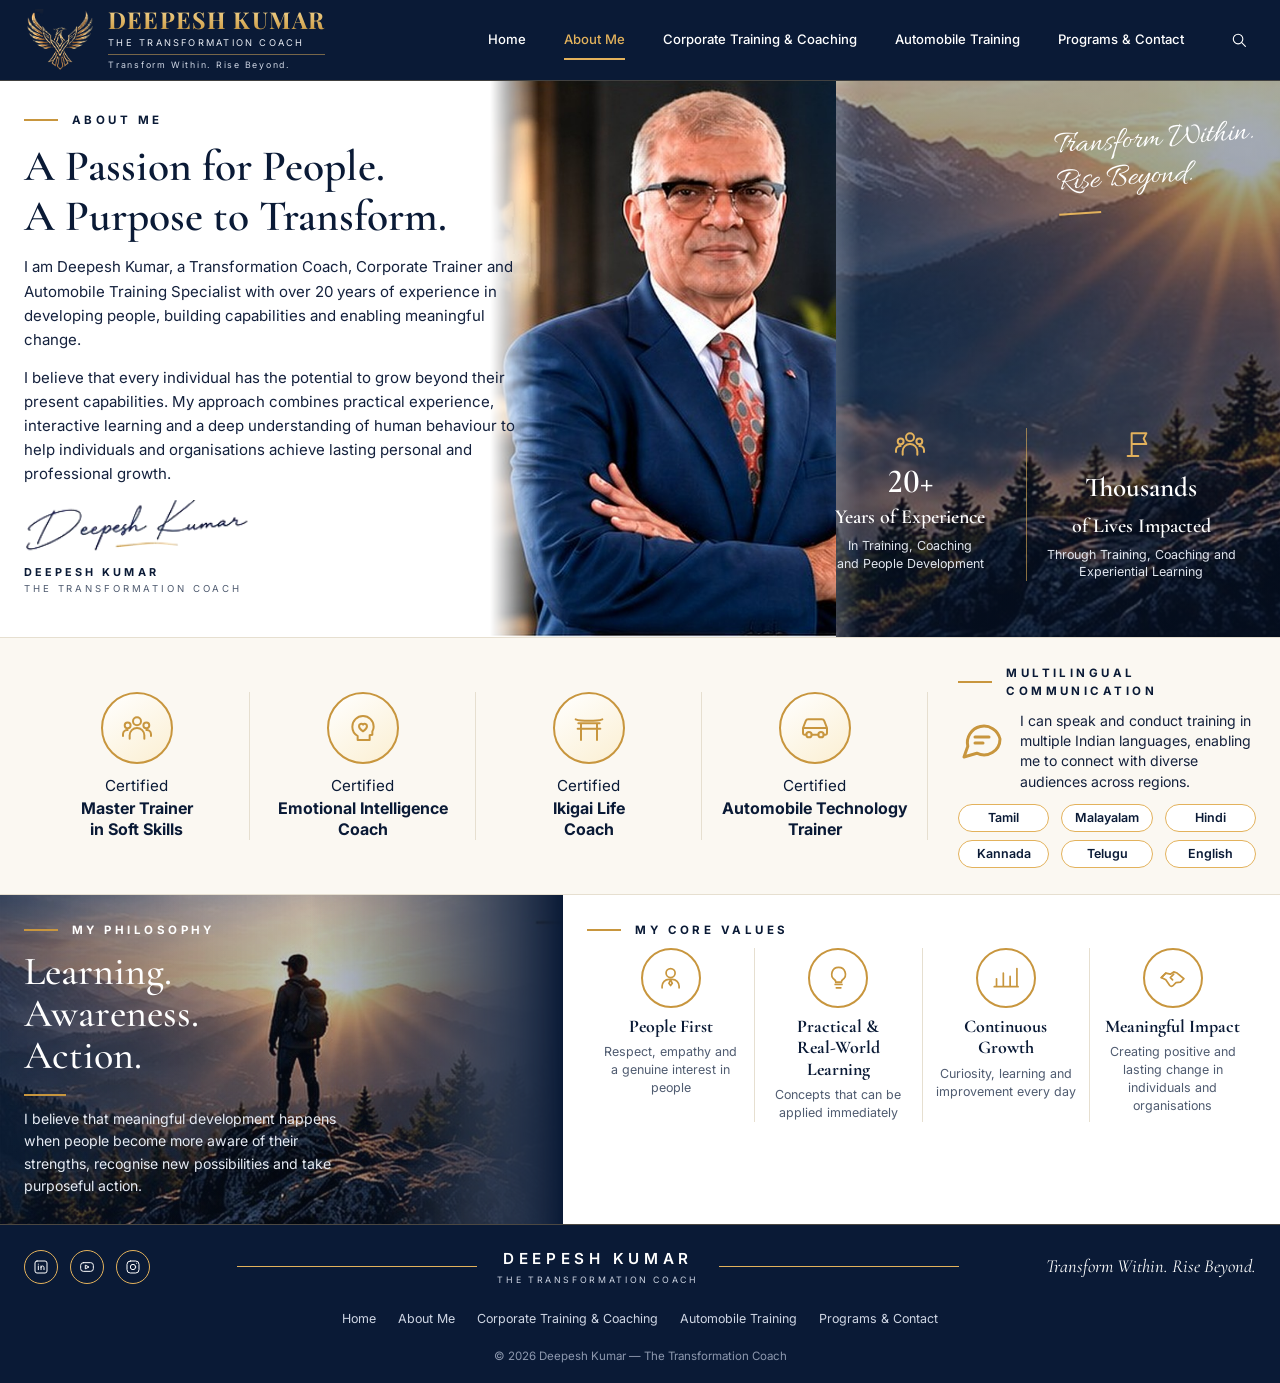
==== commit c7b81f98: "Fix form validation with strict text-only Name and numbers-only Phone, add full mobile responsivenes" ====
--- a/about.html
+++ b/about.html
@@ -2,77 +2,56 @@
 <html lang="en"><head><meta charset="utf-8"><meta name="viewport" content="width=device-width,initial-scale=1">
 <title>About Me — Deepesh Kumar</title><meta name="description" content="A passion for people. A purpose to transform.">
 <link rel="preconnect" href="https://fonts.googleapis.com"><link rel="preconnect" href="https://fonts.gstatic.com" crossorigin>
-<link href="https://fonts.googleapis.com/css2?family=Great+Vibes&family=Inter:wght@400;500;600;700;800&family=Playfair+Display:ital,wght@0,500;0,600;0,700;0,800;1,500;1,600;1,700&display=swap" rel="stylesheet">
+<link href="https://fonts.googleapis.com/css2?family=Allura&family=Cormorant+Garamond:ital,wght@0,500;0,600;0,700;1,500&family=Inter:wght@400;500;600;700&family=Playfair+Display:wght@500;600;700&display=swap" rel="stylesheet">
 <link rel="icon" href="assets/eagle.png"><link rel="stylesheet" href="style.css"></head>
-<body><svg width="0" height="0" style="position:absolute" aria-hidden="true"><defs>
-<symbol id="i-people" viewBox="0 0 24 24"><circle cx="12" cy="7" r="3"/><circle cx="5" cy="10" r="2.2"/><circle cx="19" cy="10" r="2.2"/><path d="M6.5 20v-2.5a5.5 5.5 0 0 1 11 0V20M1.5 18v-1.5a3.3 3.3 0 0 1 3.5-3M22.5 18v-1.5a3.3 3.3 0 0 0-3.5-3"/></symbol>
-<symbol id="i-bars" viewBox="0 0 24 24"><path d="M4 20V13M10 20V8M16 20V11M22 20V4M2 20h21"/></symbol>
-<symbol id="i-heart-head" viewBox="0 0 24 24"><path d="M8 21v-3c-2.5-1.5-4-4-4-7a8 8 0 1 1 16 0c0 1.5-.4 2.600-1 3.700L19 17l-2 .5V21z"/><path d="M12 14.500s-3-1.800-3-4a1.700 1.700 0 0 1 3-1 1.700 1.700 0 0 1 3 1c0 2.200-3 4-3 4z"/></symbol>
-<symbol id="i-chat" viewBox="0 0 24 24"><path d="M21 12a8 8 0 0 1-11.600 7.100L3 21l1.900-5.400A8 8 0 1 1 21 12z"/><path d="M8.500 11h7M8.500 14h4"/></symbol>
-<symbol id="i-target" viewBox="0 0 24 24"><circle cx="12" cy="12" r="9"/><circle cx="12" cy="12" r="5"/><circle cx="12" cy="12" r="1.200"/><path d="M12 3V1M21 12h2"/></symbol>
-<symbol id="i-link" viewBox="0 0 24 24"><path d="M10 14a4 4 0 0 0 5.700 0l3-3a4 4 0 0 0-5.700-5.700l-1 1"/><path d="M14 10a4 4 0 0 0-5.700 0l-3 3a4 4 0 0 0 5.700 5.700l1-1"/></symbol>
-<symbol id="i-car" viewBox="0 0 24 24"><path d="M3 16v-4l2-5.200A2 2 0 0 1 6.900 5.500h10.200A2 2 0 0 1 19 6.800L21 12v4a1 1 0 0 1-1 1h-1.500M3 16a1 1 0 0 0 1 1h1.500M3 12h18"/><circle cx="7.500" cy="17" r="2"/><circle cx="16.500" cy="17" r="2"/><path d="M9.500 17h5"/></symbol>
-<symbol id="i-gear" viewBox="0 0 24 24"><circle cx="12" cy="12" r="3.200"/><path d="M12 2.500l1.300 2.500 2.800-.6.800 2.700 2.700.8-.6 2.800L21.500 12l-2.500 1.300.6 2.800-2.700.8-.8 2.700-2.800-.6L12 21.500l-1.300-2.500-2.800.6-.8-2.700-2.700-.8.6-2.800L2.500 12 5 10.700l-.6-2.800 2.700-.8.8-2.700 2.800.6z"/></symbol>
-<symbol id="i-bolt" viewBox="0 0 24 24"><path d="M13 2L4 14h7l-1 8 9-12h-7z"/></symbol>
-<symbol id="i-clip" viewBox="0 0 24 24"><rect x="5" y="3.500" width="14" height="18" rx="2"/><path d="M9 3.500h6v3H9zM8.500 11h7M8.500 14.500h7M8.500 18h4"/></symbol>
-<symbol id="i-award" viewBox="0 0 24 24"><circle cx="12" cy="9" r="6"/><path d="M8.500 14L7 22l5-3 5 3-1.500-8"/><path d="M12 6l1 2 2 .3-1.500 1.400.4 2L12 10.700 10.100 11.700l.4-2L9 8.300l2-.3z"/></symbol>
-<symbol id="i-gate" viewBox="0 0 24 24"><path d="M2 5.500c4 1.500 16 1.500 20 0M4 8.500h16M6 8.500V21M18 8.500V21M3.500 12.500h17"/></symbol>
-<symbol id="i-mail" viewBox="0 0 24 24"><rect x="2.500" y="5" width="19" height="14" rx="2"/><path d="M3 7l9 6 9-6"/></symbol>
-<symbol id="i-phone" viewBox="0 0 24 24"><path d="M5 3h4l2 5-2.500 1.500a11 11 0 0 0 6 6L16 13l5 2v4a2 2 0 0 1-2 2A16 16 0 0 1 3 5a2 2 0 0 1 2-2z"/></symbol>
-<symbol id="i-in" viewBox="0 0 24 24"><rect x="3" y="3" width="18" height="18" rx="3"/><path d="M8 10.500V16M8 7.700v.1M12 16v-5.500M12 13c0-1.500 1-2.500 2.300-2.500S16.500 11.500 16.500 13v3"/></symbol>
-<symbol id="i-pin" viewBox="0 0 24 24"><path d="M12 21s7-6 7-11.500A7 7 0 0 0 5 9.500C5 15 12 21 12 21z"/><circle cx="12" cy="9.500" r="2.500"/></symbol>
-<symbol id="i-arrow" viewBox="0 0 24 24"><path d="M4 12h16M14 6l6 6-6 6"/></symbol>
-<symbol id="i-tick" viewBox="0 0 24 24"><circle cx="12" cy="12" r="9"/><path d="M8 12.500l3 3 5-6"/></symbol>
-</defs></svg>
+<body><svg width="0" height="0" style="position:absolute" aria-hidden="true"><defs><symbol id="i-people" viewBox="0 0 24 24"><circle cx="12" cy="7" r="3"/><circle cx="5" cy="10" r="2.2"/><circle cx="19" cy="10" r="2.2"/><path d="M6.5 20v-2.5a5.5 5.5 0 0 1 11 0V20M1.5 18v-1.5a3.3 3.3 0 0 1 3.5-3M22.5 18v-1.5a3.3 3.3 0 0 0-3.5-3"/></symbol><symbol id="i-user" viewBox="0 0 24 24"><circle cx="12" cy="8" r="4"/><path d="M4.5 21v-1.500a6 6 0 0 1 6-6h3a6 6 0 0 1 6 6V21M12 14l-1.500 3 1.500 2 1.500-2z"/></symbol><symbol id="i-bars" viewBox="0 0 24 24"><path d="M4 20V13M10 20V8M16 20V11M22 20V4M2 20h21"/></symbol><symbol id="i-brain" viewBox="0 0 24 24"><path d="M8 21v-3c-2.500-1.500-4-4-4-7a8 8 0 1 1 16 0c0 1.500-.4 2.600-1 3.700L19 17l-2 .5V21z"/><path d="M12 14.500s-3-1.800-3-4a1.700 1.700 0 0 1 3-1 1.700 1.700 0 0 1 3 1c0 2.200-3 4-3 4z"/></symbol><symbol id="i-chat" viewBox="0 0 24 24"><path d="M21 12a8 8 0 0 1-11.600 7.100L3 21l1.900-5.400A8 8 0 1 1 21 12z"/><path d="M8.500 11h7M8.500 14h4"/></symbol><symbol id="i-target" viewBox="0 0 24 24"><circle cx="12" cy="12" r="9"/><circle cx="12" cy="12" r="5"/><circle cx="12" cy="12" r="1.200"/><path d="M12 12l8-8M17 4h3v3"/></symbol><symbol id="i-link" viewBox="0 0 24 24"><path d="M10 14a4 4 0 0 0 5.700 0l3-3a4 4 0 0 0-5.700-5.700l-1 1"/><path d="M14 10a4 4 0 0 0-5.700 0l-3 3a4 4 0 0 0 5.700 5.700l1-1"/></symbol><symbol id="i-car" viewBox="0 0 24 24"><path d="M3 16v-4l2-5.200A2 2 0 0 1 6.900 5.500h10.200A2 2 0 0 1 19 6.800L21 12v4a1 1 0 0 1-1 1h-1.500M3 16a1 1 0 0 0 1 1h1.500M3 12h18"/><circle cx="7.500" cy="17" r="2"/><circle cx="16.500" cy="17" r="2"/><path d="M9.500 17h5"/></symbol><symbol id="i-gear" viewBox="0 0 24 24"><circle cx="12" cy="12" r="3.200"/><path d="M12 2.500l1.300 2.500 2.800-.6.800 2.700 2.700.8-.6 2.800L21.500 12l-2.500 1.300.6 2.800-2.700.8-.8 2.700-2.800-.6L12 21.500l-1.300-2.500-2.800.6-.8-2.700-2.700-.8.6-2.800L2.500 12 5 10.700l-.6-2.800 2.700-.8.8-2.700 2.800.6z"/></symbol><symbol id="i-engine" viewBox="0 0 24 24"><path d="M7 9h10l2 2v6l-2 2H7l-2-2v-6z"/><path d="M9 9V6.500h6V9M10.500 6.500V5M13.500 6.500V5"/><path d="M5 13H2.500M19 13h2.500"/><circle cx="12" cy="14" r="2.200"/></symbol><symbol id="i-leaf" viewBox="0 0 24 24"><path d="M5 19c0-9 5-14 15-14 0 10-5 15-14 15M5 19l8-8"/></symbol><symbol id="i-clip" viewBox="0 0 24 24"><rect x="5" y="3.500" width="14" height="18" rx="2"/><path d="M9 3.500h6v3H9zM8.500 11h7M8.500 14.500h7M8.500 18h4"/></symbol><symbol id="i-award" viewBox="0 0 24 24"><circle cx="12" cy="9" r="6"/><path d="M8.500 14L7 22l5-3 5 3-1.500-8"/></symbol><symbol id="i-gate" viewBox="0 0 24 24"><path d="M2 5.500c4 1.500 16 1.500 20 0M4 8.500h16M6 8.500V21M18 8.500V21M3.500 12.500h17"/></symbol><symbol id="i-mail" viewBox="0 0 24 24"><rect x="2.500" y="5" width="19" height="14" rx="2"/><path d="M3 7l9 6 9-6"/></symbol><symbol id="i-phone" viewBox="0 0 24 24"><path d="M5 3h4l2 5-2.500 1.500a11 11 0 0 0 6 6L16 13l5 2v4a2 2 0 0 1-2 2A16 16 0 0 1 3 5a2 2 0 0 1 2-2z"/></symbol><symbol id="i-in" viewBox="0 0 24 24"><rect x="3" y="3" width="18" height="18" rx="3"/><path d="M8 10.500V16M8 7.700v.1M12 16v-5.500M12 13c0-1.500 1-2.500 2.300-2.500S16.500 11.500 16.500 13v3"/></symbol><symbol id="i-pin" viewBox="0 0 24 24"><path d="M12 21s7-6 7-11.500A7 7 0 0 0 5 9.500C5 15 12 21 12 21z"/><circle cx="12" cy="9.500" r="2.500"/></symbol><symbol id="i-arrow" viewBox="0 0 24 24"><path d="M4 12h16M14 6l6 6-6 6"/></symbol><symbol id="i-tick" viewBox="0 0 24 24"><circle cx="12" cy="12" r="9"/><path d="M8 12.500l3 3 5-6"/></symbol><symbol id="i-bulb" viewBox="0 0 24 24"><path d="M9 18h6M10 21h4M12 3a6 6 0 0 0-3.500 10.900c.6.500 1 1.200 1 2.100h5c0-.9.400-1.600 1-2.100A6 6 0 0 0 12 3z"/></symbol><symbol id="i-hand" viewBox="0 0 24 24"><path d="M2 12l4-4 4 1 3-2 3 1 6 5-3 3-4 .5-2.500 2.500a2 2 0 0 1-3 0L6 14z"/><path d="M13 9l-3 3 2 2M6 8l-4 4"/></symbol><symbol id="i-case" viewBox="0 0 24 24"><rect x="3" y="7" width="18" height="13" rx="2"/><path d="M9 7V5a1 1 0 0 1 1-1h4a1 1 0 0 1 1 1v2M3 13h18"/></symbol><symbol id="i-cap" viewBox="0 0 24 24"><path d="M2 9l10-5 10 5-10 5z"/><path d="M6 11v5c0 1.500 3 3 6 3s6-1.500 6-3v-5M22 9v6"/></symbol><symbol id="i-building" viewBox="0 0 24 24"><path d="M5 21V4h9v17M14 9h5v12M2 21h20M8 8h3M8 12h3M8 16h3M16.500 13h.01M16.500 17h.01"/></symbol><symbol id="i-factory" viewBox="0 0 24 24"><path d="M3 21V10l6 3V10l6 3V6h4v15zM3 21h18M8 17h2M13 17h2"/></symbol><symbol id="i-store" viewBox="0 0 24 24"><path d="M4 9l1.500-5h13L20 9M4 9a2.500 2.500 0 0 0 5 0 2.500 2.500 0 0 0 5 0 2.500 2.500 0 0 0 5 0M5 11v10h14V11M10 21v-5h4v5"/></symbol><symbol id="i-wrench" viewBox="0 0 24 24"><path d="M14.500 6.500a4 4 0 0 0 4.800 4.800L20 12l-7 7a2.100 2.100 0 0 1-3-3l7-7zM9 4a4 4 0 0 0-4.500 5.500L11 16"/></symbol><symbol id="i-flag" viewBox="0 0 24 24"><path d="M5 21V4M5 4h11l-2 4 2 4H5M2 21h8"/></symbol><symbol id="i-search" viewBox="0 0 24 24"><circle cx="11" cy="11" r="6.500"/><path d="M16 16l5 5"/></symbol><symbol id="i-yt" viewBox="0 0 24 24"><rect x="2.500" y="5.500" width="19" height="13" rx="4"/><path d="M10 9.500l5 2.500-5 2.500z"/></symbol><symbol id="i-ig" viewBox="0 0 24 24"><rect x="3" y="3" width="18" height="18" rx="5"/><circle cx="12" cy="12" r="4"/><path d="M17.500 6.500h.01"/></symbol><symbol id="i-tools" viewBox="0 0 24 24"><path d="M14.500 6.500a4 4 0 0 0 4.800 4.800L20 12l-7 7a2.100 2.100 0 0 1-3-3l7-7zM3 21l5-5M4 4l4 4"/></symbol></defs></svg>
 <header class="site-header"><div class="wrap nav">
-<a class="brand" href="index.html"><img src="assets/eagle.png" alt="Deepesh Kumar eagle logo"><span><b>DEEPESH KUMAR</b><small>The Transformation Coach</small></span></a>
+<a class="brand" href="index.html"><img src="assets/eagle.png" alt="Deepesh Kumar logo"><span class="t"><b>DEEPESH KUMAR</b><small>The Transformation Coach</small><em>Transform Within. Rise Beyond.</em></span></a>
 <input type="checkbox" id="nav-toggle" aria-label="Toggle menu"><label for="nav-toggle" class="burger" aria-label="Menu"><span></span></label>
-<nav class="menu"><a href="index.html">Home</a><a href="about.html" class="active">About Me</a><a href="corporate-training.html">Corporate Training &amp; Coaching</a><a href="automobile-training.html">Automobile Training</a><a href="connect.html">Connect</a><a class="nav-cta" href="connect.html">Let's Connect</a></nav></div></header>
+<nav class="menu"><a href="index.html">Home</a><a href="about.html" class="active">About Me</a><a href="corporate-training.html">Corporate Training &amp; Coaching</a><a href="automobile-training.html">Automobile Training</a><a href="contact.html">Programs &amp; Contact</a><a class="search" href="#" aria-label="Search"><svg class="icon" aria-hidden="true"><use href="#i-search"/></svg></a></nav></div></header>
 <main>
-<section class="hero hero-light"><div class="wrap hero-grid">
-<div class="hero-copy about-text">
+<section class="hero-about">
+<div class="ha-right" style="--img:url(assets/home_mountain.jpg)"></div>
+<div class="ha-photo"><img src="assets/about_portrait.jpg" alt="Deepesh Kumar"></div>
+<div class="wrap ha-grid"><div class="ha-text">
 <div class="eyebrow">About Me</div>
-<h1>A Passion for People.<br>A Purpose to <em>Transform.</em></h1>
-<p style="margin-top:26px">I believe every individual has the potential to grow beyond their present capabilities.</p>
-<p style="margin-top:0">As a trainer and transformation coach, my focus is on helping people discover their strengths, develop new perspectives and translate learning into action.</p>
-<p style="margin-top:0">My approach combines practical experience, interactive learning and a deep interest in human behaviour.</p>
-<div class="sign">Deepesh Kumar</div><div class="sign-sub">Deepesh Kumar · The Transformation Coach</div>
-</div>
-<div class="hero-photo"><img src="assets/deepesh.jpg" alt="Deepesh Kumar"></div></div></section>
+<h1>A Passion for People.<br>A Purpose to Transform.</h1>
+<p>I am Deepesh Kumar, a Transformation Coach, Corporate Trainer and Automobile Training Specialist with over 20 years of experience in developing people, building capabilities and enabling meaningful change.</p>
+<p>I believe that every individual has the potential to grow beyond their present capabilities. My approach combines practical experience, interactive learning and a deep understanding of human behaviour to help individuals and organisations achieve lasting personal and professional growth.</p>
+<img class="ha-sign" src="assets/sign.png" alt="Deepesh Kumar signature">
+<div class="ha-name">Deepesh Kumar<small>THE TRANSFORMATION COACH</small></div>
+</div></div>
+<div class="ha-script script">Transform Within.<br>Rise Beyond.</div>
+<div class="ha-stats"><div><svg class="icon" aria-hidden="true"><use href="#i-people"/></svg><b>20+</b><strong>Years of Experience</strong><small>In Training, Coaching<br>and People Development</small></div>
+<div><svg class="icon" aria-hidden="true"><use href="#i-flag"/></svg><strong style="font-size:1.7rem;margin-top:6px">Thousands</strong><strong>of Lives Impacted</strong><small>Through Training, Coaching and<br>Experiential Learning</small></div></div>
+</section>
 
-<section><div class="wrap split rev">
-<div class="media wide"><img src="assets/trainer-about.jpg" alt="Deepesh Kumar facilitating an interactive executive workshop" style="object-position:center 30%"></div>
-<div><div class="eyebrow" style="margin-bottom:14px">My Journey</div><h2>Where learning meets <em>human behaviour</em></h2>
-<p>For me, transformation is not about becoming someone else. It is about discovering and strengthening the potential that already exists within.</p>
-<p>Working with people across different roles, industries and stages of their careers has reinforced one belief: people don't always need more information — sometimes they need the right perspective, the right questions and the confidence to act.</p>
-<p>That is why my sessions blend practical experience with interactive learning. Participants don't just hear ideas; they experience them, reflect on them and leave with tools they can apply immediately.</p></div></div></section>
+<section class="certs-row"><div class="wrap certs-grid">
+<div class="cert"><div class="ring"><svg class="icon" aria-hidden="true"><use href="#i-people"/></svg></div><span>Certified</span><b>Master Trainer<br>in Soft Skills</b></div>
+<div class="cert"><div class="ring"><svg class="icon" aria-hidden="true"><use href="#i-brain"/></svg></div><span>Certified</span><b>Emotional Intelligence<br>Coach</b></div>
+<div class="cert"><div class="ring"><svg class="icon" aria-hidden="true"><use href="#i-gate"/></svg></div><span>Certified</span><b>Ikigai Life<br>Coach</b></div>
+<div class="cert"><div class="ring"><svg class="icon" aria-hidden="true"><use href="#i-car"/></svg></div><span>Certified</span><b>Automobile Technology<br>Trainer</b></div>
+<div class="multi"><div class="eyebrow">Multilingual Communication</div>
+<div class="row"><svg class="icon" aria-hidden="true"><use href="#i-chat"/></svg><p>I can speak and conduct training in multiple Indian languages, enabling me to connect with diverse audiences across regions.</p></div>
+<div class="chips"><span>Tamil</span><span>Malayalam</span><span>Hindi</span><span>Kannada</span><span>Telugu</span><span>English</span></div></div>
+</div></section>
 
-<section class="light-sec"><div class="wrap"><div class="sec-head"><div class="eyebrow">My Certifications</div><h2>Continuous Learning. <em>Practical Application.</em></h2></div>
-<div class="grid g4"><div class="card cert center-card"><div class="ico"><svg class="icon" aria-hidden="true"><use href="#i-award"/></svg></div><small>Certified</small><b>Master Trainer<br>&amp; Facilitator</b><p style="margin-top:12px">Designing and delivering engaging, outcome-focused learning for groups of every size.</p></div><div class="card cert center-card"><div class="ico"><svg class="icon" aria-hidden="true"><use href="#i-heart-head"/></svg></div><small>Certified</small><b>Emotional Intelligence Coach</b><p style="margin-top:12px">Helping people understand themselves and others better — the foundation of effective leadership.</p></div><div class="card cert center-card"><div class="ico"><svg class="icon" aria-hidden="true"><use href="#i-gate"/></svg></div><small>Certified</small><b>Ikigai Life Coach</b><p style="margin-top:12px">Guiding individuals to discover purpose, strengths and meaning in work and life.</p></div><div class="card cert center-card"><div class="ico"><svg class="icon" aria-hidden="true"><use href="#i-car"/></svg></div><small>Certified</small><b>Automobile Technology Trainer</b><p style="margin-top:12px">Making modern automotive technology clear, practical and easy to apply.</p></div></div></div></section>
-
-<section><div class="wrap"><div class="sec-head center"><div class="eyebrow">My Focus Areas</div><h2>What I <em>Work On</em></h2><p class="lead" style="margin-top:12px">Six areas where people and organisations see the biggest difference.</p></div>
-<div class="grid g3">
-<div class="card"><div class="ico"><svg class="icon" aria-hidden="true"><use href="#i-bars"/></svg></div><h3>Leadership &amp; People Development</h3><p>Building leaders who inspire trust, make confident decisions and bring out the best in their teams.</p></div>
-<div class="card"><div class="ico"><svg class="icon" aria-hidden="true"><use href="#i-people"/></svg></div><h3>Soft Skills</h3><p>The everyday behavioural skills — teamwork, listening, influence, professionalism — that shape careers.</p></div>
-<div class="card"><div class="ico"><svg class="icon" aria-hidden="true"><use href="#i-heart-head"/></svg></div><h3>Emotional Intelligence</h3><p>Understanding and managing emotions in yourself and others for stronger relationships and clearer thinking.</p></div>
-<div class="card"><div class="ico"><svg class="icon" aria-hidden="true"><use href="#i-chat"/></svg></div><h3>Communication</h3><p>Speaking, listening and presenting with clarity, confidence and impact.</p></div>
-<div class="card"><div class="ico"><svg class="icon" aria-hidden="true"><use href="#i-target"/></svg></div><h3>Mindset &amp; Personal Effectiveness</h3><p>Growth mindset, purpose and habits that turn intention into consistent action.</p></div>
-<div class="card"><div class="ico"><svg class="icon" aria-hidden="true"><use href="#i-car"/></svg></div><h3>Automobile Technology</h3><p>Technical and product training that helps automotive professionals perform with confidence.</p></div>
+<section class="phil">
+<div class="phil-l"><div class="phil-bg" style="--img:url(assets/about_hiker.jpg)"></div>
+<div class="eyebrow">My Philosophy</div><h2>Learning.<br>Awareness.<br>Action.</h2><span class="gold-rule"></span>
+<p style="margin-top:12px">I believe that meaningful development happens when people become more aware of their strengths, recognise new possibilities and take purposeful action.</p></div>
+<div class="phil-r"><div class="eyebrow">My Core Values</div>
+<div class="values">
+<div class="v"><div class="ring"><svg class="icon" aria-hidden="true"><use href="#i-user"/></svg></div><b>People First</b><p>Respect, empathy and a genuine interest in people</p></div>
+<div class="v"><div class="ring"><svg class="icon" aria-hidden="true"><use href="#i-bulb"/></svg></div><b>Practical &amp;<br>Real-World Learning</b><p>Concepts that can be applied immediately</p></div>
+<div class="v"><div class="ring"><svg class="icon" aria-hidden="true"><use href="#i-bars"/></svg></div><b>Continuous Growth</b><p>Curiosity, learning and improvement every day</p></div>
+<div class="v"><div class="ring"><svg class="icon" aria-hidden="true"><use href="#i-hand"/></svg></div><b>Meaningful Impact</b><p>Creating positive and lasting change in individuals and organisations</p></div>
 </div></div></section>
-
-<section class="dark"><div class="wrap"><div class="sec-head center"><div class="eyebrow" style="color:var(--gold-2)">My Approach</div><h2>How I Work <em>With People</em></h2></div><div class="steps"><div class="step"><h3>Understand</h3><p>Listening first — to your goals, your context and the challenges you face.</p></div><div class="step"><h3>Experience</h3><p>Interactive, experience-based learning that makes ideas real, not theoretical.</p></div><div class="step"><h3>Reflect</h3><p>Space for awareness — seeing your own patterns, strengths and blind spots.</p></div><div class="step"><h3>Apply</h3><p>Practical tools and exercises you can use at work from the very next day.</p></div><div class="step"><h3>Transform</h3><p>Small, consistent changes in behaviour that grow into lasting results.</p></div></div></div></section>
-
-<section class="quote" style="background:var(--sand)"><div class="wrap"><span class="mark">“</span>
-<p style="color:var(--navy)">Transforming people through <em style="color:var(--gold)">learning, awareness and action.</em></p><div class="rule"></div></div></section>
-<section class="cta-band"><div class="wrap in"><h2>Let's start a <em>conversation.</em></h2><a class="btn btn-navy" href="connect.html">Let's Connect <svg class="icon" aria-hidden="true"><use href="#i-arrow"/></svg></a></div></section>
 </main>
 <footer class="site-footer"><div class="wrap">
-<div class="foot">
-<div><a class="brand" href="index.html"><img src="assets/eagle.png" alt=""><span><b>DEEPESH KUMAR</b><small>The Transformation Coach</small></span></a>
-<p>Leadership &amp; Capability Development</p><p class="tag">Transform Within. Rise Beyond.</p></div>
-<div><h4>Explore</h4><ul><li><a href="index.html">Home</a></li><li><a href="about.html">About Me</a></li><li><a href="corporate-training.html">Corporate Training &amp; Coaching</a></li><li><a href="automobile-training.html">Automobile Training</a></li><li><a href="connect.html">Connect</a></li></ul></div>
-<div><h4>Get in touch</h4><ul>
-<li><a href="mailto:professional-email@example.com">professional-email@example.com</a></li><li><a href="tel:+919380214777">+91 93802 14777</a></li><li><a href="https://www.linkedin.com/" target="_blank" rel="noopener">LinkedIn</a></li></ul></div>
-</div><p class="copy">© 2026 Deepesh Kumar — The Transformation Coach. Website draft for client review.</p></div></footer>
-<script src="script.js"></script>
+<div class="foot"><div class="soc"><a href="https://www.linkedin.com/in/deepeshkumar" target="_blank" rel="noopener" aria-label="LinkedIn"><svg class="icon" aria-hidden="true"><use href="#i-in"/></svg></a><a href="#" aria-label="YouTube"><svg class="icon" aria-hidden="true"><use href="#i-yt"/></svg></a><a href="#" aria-label="Instagram"><svg class="icon" aria-hidden="true"><use href="#i-ig"/></svg></a></div>
+<div class="mid"><div class="nm">DEEPESH KUMAR<small>THE TRANSFORMATION COACH</small></div></div>
+<div class="tg">Transform Within. Rise Beyond.</div></div>
+<div class="foot-links"><a href="index.html">Home</a><a href="about.html">About Me</a><a href="corporate-training.html">Corporate Training &amp; Coaching</a><a href="automobile-training.html">Automobile Training</a><a href="contact.html">Programs &amp; Contact</a></div>
+<p class="copy">© 2026 Deepesh Kumar — The Transformation Coach</p></div></footer>
 </body></html>
--- a/style.css
+++ b/style.css
@@ -1,1329 +1,431 @@
-/* ===== DEEPESH KUMAR — The Transformation Coach | Clean White Theme & High Visibility ===== */
+/* ===== DEEPESH KUMAR — The Transformation Coach ===== */
 :root{
-  --navy:#0b1d3a; --navy-2:#13294d; --navy-3:#1b3560;
-  --gold:#b3781f; --gold-2:#9e6714; --gold-3:#ffd280;
-  --gold-light:#fdf8ee; --gold-glow:rgba(179,120,31,0.22);
-  --ivory:#ffffff; --sand:#fbfbfd; --ink:#0a101d; --muted:#1e293b; --line:#e2e8f0;
-  --serif:'Playfair Display',Georgia,serif; --sans:'Inter','Segoe UI',Arial,sans-serif; --script:'Great Vibes',cursive;
-  --max:1260px; --r:14px; --shadow:0 12px 34px rgba(11,29,58,.07); --shadow-lg:0 20px 48px rgba(11,29,58,.12);
-  --ease:cubic-bezier(0.16, 1, 0.3, 1);
+  --navy:#0a1a36; --navy-2:#0f2447; --navy-3:#16305c;
+  --gold:#c8963e; --gold-2:#e3b25c; --gold-3:#f3dba8;
+  --ivory:#fbf8f2; --sand:#f6f0e4; --white:#fff; --ink:#14213d; --muted:#4f5b70; --line:#e6dfd0;
+  --serif:'Cormorant Garamond','Playfair Display',Georgia,serif;
+  --head:'Playfair Display',Georgia,serif;
+  --sans:'Inter','Segoe UI',Arial,sans-serif;
+  --script:'Allura','Great Vibes',cursive;
+  --max:1280px;
 }
 *{box-sizing:border-box;margin:0;padding:0}
-html{scroll-behavior:smooth}
-body{
-  font-family:var(--sans);
-  color:var(--ink);
-  background:#ffffff;
-  font-size:17.5px;
-  font-weight:450;
-  line-height:1.75;
-  -webkit-font-smoothing:antialiased;
-  -moz-osx-font-smoothing:grayscale;
-  overflow-x:hidden;
+html{scroll-behavior:smooth;overflow-x:hidden;max-width:100%}
+body{font-family:var(--sans);color:var(--ink);background:var(--white);line-height:1.6;-webkit-font-smoothing:antialiased;font-variant-numeric:lining-nums;overflow-x:hidden;max-width:100%}
+img{max-width:100%;display:block}
+a{color:inherit;text-decoration:none}
+ul,ol{list-style:none}
+.wrap{width:min(var(--max),100% - 48px);margin-inline:auto}
+.icon{width:1em;height:1em;stroke:currentColor;fill:none;stroke-width:1.5;stroke-linecap:round;stroke-linejoin:round;flex:none}
+h1,h2,h3{font-family:var(--serif);font-weight:600;line-height:1.15;color:var(--navy)}
+.eyebrow{display:flex;align-items:center;gap:14px;font-size:.72rem;letter-spacing:.3em;text-transform:uppercase;font-weight:700;color:var(--navy)}
+.eyebrow::before{content:"";width:34px;height:2px;background:var(--gold);flex:none}
+.script{font-family:var(--script);line-height:1.15}
+.gold-rule{display:block;width:42px;height:2px;background:var(--gold);margin-top:14px}
+
+/* ---------- Header ---------- */
+.site-header{position:sticky;top:0;z-index:60;background:var(--navy);border-bottom:1px solid rgba(227,178,92,.25)}
+.nav{display:flex;align-items:center;justify-content:space-between;gap:24px;min-height:80px}
+.brand{display:flex;align-items:center;gap:12px}
+.brand img{height:62px;width:auto}
+.brand .t{display:block}
+.brand b{display:block;font-family:var(--head);font-weight:700;background:linear-gradient(180deg,#f3d58f,#c8963e);-webkit-background-clip:text;background-clip:text;color:transparent;font-size:1.45rem;letter-spacing:.05em;line-height:1.05}
+.brand small{display:block;color:#e8ecf4;font-size:.58rem;letter-spacing:.24em;text-transform:uppercase;margin-top:3px;padding-bottom:3px;border-bottom:1px solid rgba(227,178,92,.5)}
+.brand em{display:block;font-style:normal;font-size:.55rem;letter-spacing:.2em;color:#cfd6e4;margin-top:3px}
+.menu{display:flex;align-items:center;gap:38px}
+.menu a{color:#fff;font-size:.82rem;font-weight:500;padding:8px 0;border-bottom:2px solid transparent;transition:.2s}
+.menu a:hover,.menu a.active{color:var(--gold-2);border-color:var(--gold-2)}
+.menu a.search{padding:8px;border:0;font-size:1.1rem;display:flex}
+#nav-toggle{display:none}
+.burger{display:none;cursor:pointer;width:44px;height:44px;border:1px solid rgba(227,178,92,.5);border-radius:8px;position:relative;transition:.25s;touch-action:manipulation}
+.burger span,.burger span::before,.burger span::after{position:absolute;left:10px;right:10px;height:2px;background:var(--gold-2);content:"";top:20px;transition:transform .25s ease,top .25s ease,background .25s ease}
+.burger span::before{top:-7px;left:0;right:0}.burger span::after{top:7px;left:0;right:0}
+#nav-toggle:checked ~ .burger{border-color:var(--gold-2);background:rgba(200,150,62,.15)}
+#nav-toggle:checked ~ .burger span{background:transparent}
+#nav-toggle:checked ~ .burger span::before{top:0;transform:rotate(45deg)}
+#nav-toggle:checked ~ .burger span::after{top:0;transform:rotate(-45deg)}
+
+/* ---------- Buttons ---------- */
+.btn{display:inline-flex;align-items:center;gap:12px;padding:13px 28px;border-radius:999px;font-weight:600;font-size:.88rem;border:1.5px solid transparent;transition:.25s;cursor:pointer;font-family:inherit;line-height:1.2}
+.btn .icon{font-size:1.1em}
+.btn-gold{background:linear-gradient(180deg,#f0c877,#d9a24a);color:var(--navy);box-shadow:0 6px 18px rgba(200,150,62,.35)}
+.btn-gold:hover{transform:translateY(-2px);box-shadow:0 10px 24px rgba(200,150,62,.5)}
+.btn-ghost{border-color:var(--gold-2);color:#fff;background:rgba(10,26,54,.35)}
+.btn-ghost:hover{background:var(--gold-2);color:var(--navy)}
+.btn-dark{background:var(--navy);color:#fff;border-color:var(--gold-2)}
+.btn-dark:hover{background:var(--navy-3)}
+.btn-sm{padding:9px 22px;font-size:.8rem}
+
+/* ---------- Home hero ---------- */
+.hero-home{position:relative;background:linear-gradient(90deg,#06132b,#0b2146 45%,#0a1a36);color:#fff;overflow:hidden;min-height:440px}
+.hh-photo{position:absolute;bottom:0;top:0;left:max(0px,calc(50% - 700px));width:min(27%,400px);-webkit-mask-image:linear-gradient(90deg,#000 78%,transparent);mask-image:linear-gradient(90deg,#000 78%,transparent)}
+.hh-photo img{width:100%;height:100%;object-fit:cover;object-position:center top}
+.hh-mount{position:absolute;right:0;top:0;bottom:0;width:42%;background-size:cover;background-position:center bottom;box-shadow:inset 0 0 0 100vmax rgba(7,19,43,.28);-webkit-mask-image:linear-gradient(90deg,transparent,#000 42%);mask-image:linear-gradient(90deg,transparent,#000 42%)}
+.hh-grid{position:relative;padding:26px 0 30px 33%;max-width:var(--max)}
+.hh-text{max-width:600px}
+.hh-text .gold-rule{margin:0 0 14px}
+.hh-name{font-family:var(--head);font-weight:600;font-size:clamp(1.9rem,3vw,2.6rem);letter-spacing:.03em;line-height:1.05;background:linear-gradient(180deg,#f6dc9c,#c8963e);-webkit-background-clip:text;background-clip:text;color:transparent}
+.hh-role{font-size:clamp(.9rem,1.4vw,1.15rem);letter-spacing:.22em;text-transform:uppercase;color:#fff;margin:4px 0 6px;font-weight:500}
+.hh-div{display:flex;align-items:center;width:150px;gap:8px;margin:0 0 6px}.hh-div::before,.hh-div::after{content:"";height:1px;background:var(--gold-2);flex:1}.hh-div i{width:5px;height:5px;background:var(--gold-2);transform:rotate(45deg)}
+.hh-lead{font-family:var(--serif);color:var(--gold-2);font-size:1.3rem;margin-bottom:4px}
+.hh-tag{letter-spacing:.2em;font-size:.82rem;color:#e8ecf4;margin-bottom:14px}
+.hh-text h1{font-size:clamp(1.7rem,2.6vw,2.2rem);color:#fff;font-weight:500;margin-bottom:10px}
+.hh-text p.lead{color:#dfe5f0;font-size:.88rem;max-width:520px;margin-bottom:16px;line-height:1.5}
+.btn-row{display:flex;flex-wrap:wrap;gap:14px}
+.hh-script{position:absolute;right:max(24px,calc(50% - 700px));top:30px;text-align:right;font-size:1.8rem;color:#fff;transform:rotate(-4deg);line-height:1.15;text-shadow:0 2px 12px rgba(0,0,0,.35)}
+.hh-script::after{content:"";display:block;width:42px;height:2px;background:var(--gold-2);margin:14px 0 0 auto}
+
+/* ---------- Icon strips ---------- */
+.strip{background:var(--white);padding:30px 0}
+.strip .grid{display:grid;grid-template-columns:repeat(4,1fr)}
+.strip .it{text-align:center;padding:6px 26px;border-right:1px solid var(--line)}
+.strip .it:last-child{border:0}
+.strip .icon{display:block;font-size:2.4rem;color:var(--gold);margin:0 auto 6px}
+.strip h3{font-size:1.25rem;line-height:1.2;color:var(--navy);margin-bottom:6px}
+.strip p{font-size:.82rem;color:var(--muted);line-height:1.5}
+
+/* ---------- Specialisation cards ---------- */
+.spec-sec{background:var(--sand);padding:22px 0 8px}
+.spec-sec .eyebrow{margin:0 0 14px 4%}
+.spec{display:grid;grid-template-columns:1fr 1fr;gap:56px;width:min(1180px,100% - 48px);margin-inline:auto}
+.spec-card{position:relative;background:#fff;border-radius:10px;overflow:hidden;min-height:160px;box-shadow:0 6px 24px rgba(10,26,54,.1);border:1px solid var(--line)}
+.spec-card .bg{position:absolute;right:0;top:0;bottom:0;width:62%;background-size:cover;background-position:center right;-webkit-mask-image:linear-gradient(90deg,transparent,#000 55%);mask-image:linear-gradient(90deg,transparent,#000 55%)}
+.spec-card .in{position:relative;padding:22px 26px;max-width:62%}
+.spec-card h3{font-size:1.7rem;margin-bottom:6px}
+.spec-card p{font-size:.88rem;color:var(--muted);line-height:1.4;margin-bottom:14px}
+
+/* ---------- CTA band (light) ---------- */
+.cta-light{text-align:center;padding:40px 0 48px;background:var(--sand)}
+.cta-light h2{font-size:1.9rem;display:inline-flex;align-items:center;gap:16px}
+.cta-light h2::before{content:"";width:34px;height:2px;background:var(--gold)}
+.cta-light p{font-size:.88rem;color:var(--muted);margin:4px 0 16px}
+
+/* ---------- About hero ---------- */
+.hero-about{position:relative;min-height:450px;background:#fff;overflow:hidden}
+.ha-right{position:absolute;right:0;top:0;bottom:0;width:42%;background:linear-gradient(rgba(8,24,52,.35),rgba(8,24,52,.55)),var(--img) center/cover;-webkit-mask-image:linear-gradient(90deg,transparent,#000 22%);mask-image:linear-gradient(90deg,transparent,#000 22%)}
+.ha-photo{position:absolute;bottom:0;top:0;left:calc(50% - 150px);width:min(27%,400px)}
+.ha-photo img{width:100%;height:100%;object-fit:cover;object-position:left top;-webkit-mask-image:linear-gradient(90deg,transparent,#000 14%);mask-image:linear-gradient(90deg,transparent,#000 14%)}
+.ha-grid{position:relative;padding:30px 0 40px;max-width:var(--max)}
+.ha-text{max-width:600px}
+.ha-text h1{font-size:clamp(2rem,3.4vw,3.1rem);font-weight:600;margin:12px 0 14px}
+.ha-text p{font-size:.94rem;color:var(--ink);margin-bottom:14px;max-width:520px}
+.ha-sign{display:block;height:60px;width:auto;mix-blend-mode:multiply;margin-top:6px}
+.ha-name{font-size:.68rem;letter-spacing:.28em;text-transform:uppercase;font-weight:700;color:var(--navy);margin-top:4px}
+.ha-name small{display:block;font-weight:400;letter-spacing:.3em;font-size:.6rem;color:var(--muted)}
+.ha-script{position:absolute;right:max(24px,calc(50% - 700px));top:40px;color:#fff;font-size:2rem;text-align:left;transform:rotate(-4deg);z-index:2}
+.ha-script::after{content:"";display:block;width:42px;height:2px;background:var(--gold-2);margin-top:12px}
+.ha-stats{position:absolute;right:max(24px,calc(50% - 720px));bottom:56px;display:grid;grid-template-columns:1fr 1fr;gap:0;color:#fff;text-align:center;z-index:2;width:min(36%,470px)}
+.ha-stats>div{padding:0 18px}.ha-stats>div+div{border-left:1px solid rgba(227,178,92,.6)}
+.ha-stats .icon{font-size:2rem;color:var(--gold-2);margin:0 auto 4px;display:block}
+.ha-stats b{display:block;font-family:var(--serif);font-size:2.1rem;line-height:1.1;font-weight:600}
+.ha-stats strong{display:block;font-family:var(--serif);font-size:1.25rem;font-weight:600}
+.ha-stats small{display:block;font-size:.78rem;color:#e1e6ef;margin-top:4px;line-height:1.4}
+
+.certs-row{background:var(--ivory);padding:26px 0;border-block:1px solid var(--line)}
+.certs-grid{display:grid;grid-template-columns:repeat(4,1fr) 1.45fr;align-items:center}
+.cert{text-align:center;padding:0 18px;border-right:1px solid var(--line)}
+.cert .ring{width:72px;height:72px;border-radius:50%;border:2px solid var(--gold);display:grid;place-items:center;margin:0 auto 10px;font-size:2rem;color:var(--gold);background:linear-gradient(145deg,#fff,#fbefd2)}
+.cert span{display:block;font-size:.95rem;color:var(--navy)}
+.cert b{display:block;font-size:1rem;color:var(--navy);line-height:1.3}
+.multi{padding:0 0 0 30px}
+.multi .eyebrow{margin-bottom:10px}
+.multi .row{display:flex;gap:14px;align-items:flex-start}
+.multi .row .icon{font-size:3rem;color:var(--gold);margin-top:4px}
+.multi p{font-size:.88rem;color:var(--ink);line-height:1.45}
+.chips{display:grid;grid-template-columns:repeat(3,1fr);gap:8px 12px;margin-top:12px}
+.chips span{border:1.5px solid var(--gold-2);border-radius:999px;text-align:center;font-size:.78rem;font-weight:600;padding:3px 10px;color:var(--navy);background:#fff}
+
+.phil{display:grid;grid-template-columns:44% 1fr;min-height:260px;background:var(--navy);position:relative;overflow:hidden}
+.phil-l{position:relative;color:#fff;padding:26px 0 26px max(24px,calc(50% - 640px));display:flex;flex-direction:column;justify-content:center}
+.phil-bg{position:absolute;inset:0 0 0 0;background:linear-gradient(90deg,rgba(10,26,54,.5),rgba(10,26,54,.05)),var(--img) center/cover;z-index:0;-webkit-mask-image:linear-gradient(90deg,#000 55%,transparent);mask-image:linear-gradient(90deg,#000 55%,transparent)}
+.phil-l>*:not(.phil-bg){position:relative;z-index:1;max-width:340px}
+.phil-l .eyebrow{color:#fff;margin-bottom:6px}
+.phil-l h2{color:#fff;font-size:2.5rem;font-weight:500;line-height:1.05;margin:4px 0 4px}
+.phil-l p{font-size:.88rem;color:#e6ebf4}
+.phil-r{background:#fff;padding:26px max(24px,calc(50% - 640px)) 26px 24px;position:relative}
+
+.values{display:grid;grid-template-columns:repeat(4,1fr);margin-top:8px}
+.values .v{text-align:center;padding:0 12px;border-left:1px solid var(--line)}
+.values .v:first-child{border:0}
+.values .ring{width:60px;height:60px;font-size:1.7rem;border-radius:50%;border:2px solid var(--gold);display:grid;place-items:center;margin:0 auto 8px;color:var(--gold)}
+.values b{display:block;font-family:var(--serif);font-size:1.12rem;color:var(--navy);line-height:1.2;margin-bottom:6px}
+.values p{font-size:.78rem;color:var(--muted);line-height:1.45}
+
+/* ---------- Inner hero (corp/auto/prog) ---------- */
+.hero-in{position:relative;background:linear-gradient(90deg,#fff 0,#fff 40%,var(--ivory));overflow:hidden;min-height:460px}
+.hi-img{position:absolute;right:0;top:0;bottom:0;width:52%;-webkit-mask-image:linear-gradient(90deg,transparent,#000 24%);mask-image:linear-gradient(90deg,transparent,#000 24%)}
+.hi-img img{width:100%;height:100%;object-fit:cover;object-position:center top}
+.hi-grid{position:relative;padding:44px 0 50px}
+.hi-text{max-width:560px}
+.hi-text .eyebrow{margin-bottom:18px}
+.hi-text h1{font-size:clamp(2.1rem,3.4vw,3.1rem);font-weight:500;margin-bottom:14px}
+.hi-text p{font-size:1rem;color:var(--ink);max-width:470px;margin-bottom:22px}
+.hi-script{font-size:2.2rem;color:var(--navy);margin-top:26px;line-height:1.1}
+.hi-script::after{content:"";display:block;width:42px;height:2px;background:var(--gold);margin-top:12px}
+
+/* focus columns */
+.focus{padding:30px 0 34px;background:var(--ivory)}
+.focus .eyebrow{margin-bottom:18px}
+.fcols{display:grid;grid-template-columns:repeat(5,1fr)}
+.fc{text-align:center;padding:0 22px;border-right:1px solid var(--line)}
+.fc:last-child{border:0}
+.fc .ring{width:68px;height:68px;border-radius:50%;border:2px solid var(--gold);display:grid;place-items:center;margin:0 auto 12px;font-size:1.9rem;color:var(--gold);background:linear-gradient(145deg,#fff,#fbefd2)}
+.fc .plain{display:block;font-size:2.6rem;color:var(--gold);margin:0 auto 10px}
+.fc h3{font-size:1.2rem;color:var(--navy);margin-bottom:6px}
+.fc p{font-size:.82rem;color:var(--muted);line-height:1.5}
+
+/* corp approach */
+.approach{display:grid;grid-template-columns:36% 1fr;background:var(--navy);color:#fff}
+.approach .ph img{width:100%;height:100%;object-fit:cover}
+.approach .tx{padding:34px max(24px,calc(50% - 640px)) 34px 50px}
+.approach .eyebrow{color:#fff}
+.approach h2{color:#fff;font-size:clamp(1.9rem,3vw,2.7rem);font-weight:500;margin:10px 0 20px}
+.asteps{display:flex;align-items:flex-start;gap:6px}
+.as{flex:1;text-align:center}
+.as .ring{width:60px;height:60px;border-radius:50%;border:2px solid var(--gold-2);display:grid;place-items:center;margin:0 auto 10px;font-size:1.7rem;color:var(--gold-2)}
+.as b{display:block;font-size:.95rem;margin-bottom:4px}
+.as p{font-size:.8rem;color:#cfd8e8;line-height:1.4}
+.as-arrow{color:var(--gold-2);margin-top:20px;font-size:1.2rem}
+
+.who{padding:26px 0 30px;background:#fff}
+.who .eyebrow{margin-bottom:16px}
+.wcols{display:grid;grid-template-columns:repeat(6,1fr)}
+.wc{text-align:center;padding:0 14px;border-right:1px solid var(--line);font-size:.88rem;color:var(--navy)}
+.wc:last-child{border:0}
+.wc .icon{display:block;font-size:2.2rem;color:var(--gold);margin:0 auto 8px}
+.tiles{display:grid;grid-template-columns:repeat(6,1fr);gap:10px}
+.tile{text-align:center;padding:14px 8px 12px;border:1px solid var(--line);border-radius:6px;background:var(--ivory);font-size:.85rem;color:var(--navy);box-shadow:0 2px 8px rgba(10,26,54,.05)}
+.tile .icon{display:block;font-size:2.1rem;color:var(--gold);margin:0 auto 6px}
+
+/* bottom banner */
+.banner{position:relative;color:#fff;background:var(--navy);overflow:hidden;min-height:250px}
+.banner .bi{position:absolute;right:0;top:0;bottom:0;width:62%;-webkit-mask-image:linear-gradient(90deg,transparent,#000 45%);mask-image:linear-gradient(90deg,transparent,#000 45%)}
+.banner .bi img{width:100%;height:100%;object-fit:cover;object-position:right center}
+.banner .bt{position:relative;padding:40px 0 44px;max-width:var(--max)}
+.banner .eyebrow{color:#fff;margin-bottom:10px}
+.banner h2{color:#fff;font-size:clamp(1.9rem,3.2vw,2.8rem);font-weight:500;max-width:520px;margin-bottom:12px}
+.banner p{font-size:.95rem;color:#dfe5f0;max-width:460px;margin-bottom:20px}
+
+/* auto approach */
+.auto-mid{display:grid;grid-template-columns:36% 1fr}
+.auto-mid .dg img{width:100%;height:100%;object-fit:cover}
+.am-r{padding:26px max(24px,calc(50% - 640px)) 26px 50px;background:#fff}
+.am-r h2{font-size:clamp(1.8rem,2.8vw,2.5rem);font-weight:500;margin:10px 0 16px}
+.ap{display:flex;gap:14px;align-items:center;padding:8px 0}
+.ap .ring{width:46px;height:46px;border-radius:50%;border:1.5px solid var(--gold);display:grid;place-items:center;font-size:1.3rem;color:var(--gold);flex:none}
+.ap b{display:block;color:var(--navy);font-size:.98rem;line-height:1.2}
+.ap span{font-size:.85rem;color:var(--muted)}
+
+/* programs */
+.progs{padding:26px 0 18px;background:var(--ivory)}
+.progs .eyebrow{margin-bottom:16px}
+.pgrid{display:grid;grid-template-columns:repeat(4,1fr);gap:16px}
+.pc{background:#fff;border:1px solid var(--line);border-radius:6px;overflow:hidden;text-align:center;display:flex;flex-direction:column}
+.pc .ph{height:140px;overflow:hidden}
+.pc .ph img{width:100%;height:100%;object-fit:cover}
+.pc .badge{width:62px;height:62px;border-radius:50%;border:2px solid var(--gold);background:#fff;display:grid;place-items:center;margin:-31px auto 0;position:relative;font-size:1.8rem;color:var(--gold)}
+.pc .bd{padding:10px 16px 18px;display:flex;flex-direction:column;flex:1}
+.pc h3{font-size:1.35rem;margin:4px 0 6px}
+.pc p{font-size:.84rem;color:var(--muted);line-height:1.45;margin-bottom:14px;flex:1}
+.pc .btn{align-self:center}
+.why{padding:22px 0 26px;background:#fff}
+.why .eyebrow{margin-bottom:16px}
+.getin{display:grid;grid-template-columns:1.1fr .8fr 1fr;background:var(--navy);color:#fff;min-height:250px}
+.gi-l{padding:34px 24px 34px max(24px,calc(50% - 640px))}
+.gi-l .eyebrow{color:#fff;margin-bottom:8px}
+.gi-l h2{color:#fff;font-size:clamp(1.9rem,3vw,2.7rem);font-weight:500;margin-bottom:10px}
+.gi-l>p{font-size:.92rem;color:#dfe5f0;margin-bottom:16px;max-width:380px}
+.gi-l li{display:flex;align-items:center;gap:14px;padding:6px 0;font-size:.95rem;word-break:break-word}
+.gi-l li .icon{font-size:1.5rem;color:var(--gold-2)}
+.gi-l li a:hover{color:var(--gold-2)}
+.gi-m{border-left:1px solid rgba(227,178,92,.35);display:flex;flex-direction:column;align-items:center;justify-content:center;text-align:center;padding:24px}
+.gi-m img.eg{width:86px;margin-bottom:4px}
+.gi-m b{font-family:var(--head);font-size:1.25rem;letter-spacing:.05em;color:var(--gold-2)}
+.gi-m small{display:block;font-size:.55rem;letter-spacing:.22em;border-top:1px solid rgba(227,178,92,.5);border-bottom:1px solid rgba(227,178,92,.5);padding:3px 8px;margin:4px 0;color:#e1e6ef}
+.gi-m em{font-style:normal;font-size:.55rem;letter-spacing:.2em;color:#cfd6e4;margin-bottom:14px}
+.gi-m .qr{width:96px;border-radius:4px;background:#fff;padding:3px}
+.gi-m .cap{font-size:.78rem;margin-top:8px}
+.gi-r{position:relative;background-size:cover;background-position:center;min-height:250px}
+.gi-r p{position:absolute;left:22px;top:20px;font-family:var(--serif);font-style:italic;font-size:1.45rem;line-height:1.25;color:#fff;text-shadow:0 2px 10px rgba(0,0,0,.45)}
+
+/* enquiry form */
+.enq{padding:56px 0;background:var(--sand)}
+.enq-box{background:#fff;border:1px solid var(--line);border-radius:10px;padding:40px;max-width:880px;margin-inline:auto;box-shadow:0 10px 30px rgba(10,26,54,.08)}
+.enq-box h2{font-size:2.2rem;font-weight:500;margin:8px 0 22px}
+form .row{display:grid;grid-template-columns:1fr 1fr;gap:16px}
+form .f{position:relative;margin-bottom:16px}
+form label{display:block;font-size:.78rem;font-weight:600;letter-spacing:.04em;color:var(--navy);margin-bottom:6px}
+form label b{color:#c0392b}
+form input,form select,form textarea{width:100%;padding:13px 14px;border:1.5px solid var(--line);border-radius:8px;font:inherit;font-size:.92rem;background:var(--ivory);color:var(--ink);transition:.2s}
+form input:focus,form select:focus,form textarea:focus{outline:0;border-color:var(--gold);background:#fff;box-shadow:0 0 0 3px rgba(200,150,62,.18)}
+form textarea{min-height:120px;resize:vertical}
+form ::placeholder{color:#9aa3b2}
+form .msg{display:none;font-size:.78rem;color:#c0392b;margin-top:6px;line-height:1.4;align-items:flex-start;gap:6px}
+form .msg .icon{flex:none;margin-top:2px;font-size:1em}
+
+/* Error state - applied via JS on blur or submit */
+form .f.has-error input,form .f.has-error select,form .f.has-error textarea{border-color:#c0392b;background:#fff8f7}
+form .f.has-error input:focus,form .f.has-error select:focus,form .f.has-error textarea:focus{border-color:#c0392b;box-shadow:0 0 0 3px rgba(192,57,43,.18)}
+form .f.has-error .msg{display:flex;animation:fadeInMsg .2s ease-out}
+
+/* Valid state - clean subtle confirmation */
+form .f.is-valid input,form .f.is-valid select,form .f.is-valid textarea{border-color:#2e8b57;background:#fbfdfb}
+
+/* CSS fallback only for modern browsers with user-invalid, but without aggressive :not(:placeholder-shown) */
+form:not(.js-active) input:user-invalid,form:not(.js-active) textarea:user-invalid,form:not(.js-active) select:user-invalid{border-color:#c0392b;background:#fff8f7}
+form:not(.js-active) input:user-invalid ~ .msg,form:not(.js-active) textarea:user-invalid ~ .msg,form:not(.js-active) select:user-invalid ~ .msg{display:flex}
+
+@keyframes fadeInMsg{from{opacity:0;transform:translateY(-3px)}to{opacity:1;transform:translateY(0)}}
+@keyframes shakeError{0%,100%{transform:translateX(0)}20%,60%{transform:translateX(-6px)}40%,80%{transform:translateX(6px)}}
+.shake{animation:shakeError .4s ease-in-out}
+
+/* Success state */
+.enq-success{text-align:center;padding:20px 10px;animation:fadeInSuccess .4s ease-out}
+@keyframes fadeInSuccess{from{opacity:0;transform:scale(.97)}to{opacity:1;transform:scale(1)}}
+.enq-success .success-icon{width:70px;height:70px;border-radius:50%;background:linear-gradient(135deg,rgba(200,150,62,.15),rgba(200,150,62,.25));border:2px solid var(--gold);color:var(--gold);display:grid;place-items:center;margin:0 auto 18px;font-size:2rem}
+.enq-success h3{font-size:2rem;color:var(--navy);margin-bottom:10px}
+.enq-success p{color:var(--muted);font-size:.95rem;max-width:540px;margin:0 auto 20px;line-height:1.6}
+.enq-success .enq-summary{background:var(--ivory);border:1px solid var(--line);border-radius:8px;padding:16px 20px;max-width:480px;margin:0 auto 24px;text-align:left;font-size:.88rem}
+.enq-summary div{display:flex;justify-content:space-between;padding:6px 0;border-bottom:1px dashed var(--line);gap:12px}
+.enq-summary div:last-child{border-bottom:0}
+.enq-summary span{color:var(--muted)}
+.enq-summary strong{color:var(--navy);text-align:right;word-break:break-word}
+.enq-success .btn-row{justify-content:center;margin-top:20px}
+
+/* Button loading spinner */
+.btn.is-loading{pointer-events:none;opacity:.85}
+.spinner{display:inline-block;width:14px;height:14px;border:2px solid currentColor;border-right-color:transparent;border-radius:50%;animation:spin .75s linear infinite;margin-right:8px;vertical-align:-2px}
+@keyframes spin{to{transform:rotate(360deg)}}
+form .note{font-size:.8rem;color:var(--muted);margin-top:12px}
+.hp{position:absolute;left:-9999px;opacity:0}
+
+/* ---------- Footer ---------- */
+.site-footer{background:var(--navy);color:#cfd6e4;border-top:1px solid rgba(227,178,92,.3)}
+.foot{display:flex;align-items:center;justify-content:space-between;gap:20px;padding:22px 0;flex-wrap:wrap}
+.foot .mid{display:flex;align-items:center;gap:20px;flex:1;justify-content:center}
+.foot .mid::before,.foot .mid::after{content:"";height:1px;background:var(--gold-2);flex:1;max-width:240px}
+.foot .nm{text-align:center;font-size:.95rem;letter-spacing:.3em;color:#fff;font-weight:600}
+.foot .nm small{display:block;font-size:.55rem;letter-spacing:.3em;color:#cfd6e4;font-weight:400;margin-top:2px}
+.foot .soc{display:flex;gap:12px}
+.foot .soc a{width:34px;height:34px;border:1px solid var(--gold-2);border-radius:50%;display:grid;place-items:center;color:#fff;font-size:1rem}
+.foot .soc a:hover{background:var(--gold-2);color:var(--navy)}
+.foot .tg{font-family:var(--serif);font-style:italic;font-size:1.15rem;color:#fff}
+.foot-links{text-align:center;padding:0 0 18px;font-size:.78rem;display:flex;gap:22px;justify-content:center;flex-wrap:wrap}
+.foot-links a:hover{color:var(--gold-2)}
+.copy{text-align:center;font-size:.72rem;color:#8d98ae;padding:0 0 18px}
+
+/* ---------- Responsive ---------- */
+@media (max-width:1100px){
+  .menu{gap:20px}.menu a{font-size:.76rem}
+  .fcols,.wcols,.tiles{grid-template-columns:repeat(3,1fr);row-gap:22px}
+  .fc:nth-child(3n),.wc:nth-child(3n){border-right:0}
+  .certs-grid{grid-template-columns:repeat(2,1fr);row-gap:26px}.cert:nth-child(2n){border-right:0}.multi{grid-column:1/-1;padding:0}
+  .pgrid{grid-template-columns:repeat(2,1fr)}
+  .values{grid-template-columns:repeat(2,1fr);row-gap:18px}
 }
-p{
-  color:var(--muted);
-  font-size:1.05rem;
-  font-weight:450;
-  line-height:1.75;
-}
-::selection{background:var(--gold);color:#ffffff}
-::-moz-selection{background:var(--gold);color:#ffffff}
-mark,.highlight{
-  background:linear-gradient(120deg,rgba(217,154,43,0.18) 0%,rgba(217,154,43,0.30) 100%);
-  color:var(--navy);
-  padding:2px 8px;
-  border-radius:4px;
-  font-weight:600;
-}
-.text-highlight{
-  color:var(--gold);
-  background:linear-gradient(135deg,#a86e18 0%,#cf8d26 50%,#8f5809 100%);
-  -webkit-background-clip:text;
-  -webkit-text-fill-color:transparent;
-  font-weight:700;
-  display:inline-block;
-}
-img{max-width:100%;height:auto;display:block}
-a{color:inherit;text-decoration:none;transition:color 0.2s ease}
-ul{list-style:none}
-.wrap{width:min(var(--max), 100% - 40px);margin-inline:auto}
-.icon{width:1.1em;height:1.1em;stroke:currentColor;fill:none;stroke-width:1.7;stroke-linecap:round;stroke-linejoin:round;flex:none;transition:transform 0.25s var(--ease)}
-
-/* ---------- Header ---------- */
-.site-header{
-  position:sticky;
-  top:0;
-  z-index:100;
-  background:rgba(255,255,255,0.96);
-  backdrop-filter:blur(12px);
-  -webkit-backdrop-filter:blur(12px);
-  border-bottom:1px solid var(--line);
-  transition:all 0.3s var(--ease);
-}
-.site-header.scrolled{
-  background:rgba(255,255,255,0.98);
-  box-shadow:0 4px 24px rgba(11,29,58,0.06);
-  border-bottom-color:transparent;
-}
-.nav{display:flex;align-items:center;justify-content:space-between;gap:clamp(12px, 1.8vw, 24px);min-height:74px;transition:min-height 0.3s var(--ease);flex-wrap:nowrap}
-.site-header.scrolled .nav{min-height:64px}
-
-.brand{display:flex;align-items:center;gap:12px;transition:transform 0.25s var(--ease);text-decoration:none;flex-shrink:0;white-space:nowrap}
-.brand:hover{transform:translateY(-1px)}
-.brand img{height:clamp(40px, 4.5vw, 48px);width:auto;transition:transform 0.3s var(--ease);flex-shrink:0}
-.brand:hover img{transform:scale(1.05)}
-.brand b{display:block;font-family:var(--serif);color:var(--navy);font-size:clamp(1.05rem, 1.4vw, 1.25rem);letter-spacing:.07em;line-height:1.15;font-weight:750;white-space:nowrap}
-.brand small{display:block;color:var(--gold-2);font-size:clamp(0.62rem, 0.8vw, 0.7rem);letter-spacing:.22em;text-transform:uppercase;margin-top:3px;font-weight:700;white-space:nowrap}
-
-.menu{display:flex;align-items:center;gap:clamp(14px, 1.8vw, 26px);flex-shrink:0;flex-wrap:nowrap}
-.menu a{
-  color:var(--ink);
-  font-size:0.92rem;
-  font-weight:600;
-  padding:6px 0;
-  position:relative;
-  letter-spacing:.01em;
-  white-space:nowrap;
-  flex-shrink:0;
-  transition:color 0.25s ease;
-}
-.menu a::after{
-  content:"";
-  position:absolute;
-  left:0;
-  bottom:0;
-  width:100%;
-  height:2.5px;
-  background:var(--gold);
-  border-radius:2px;
-  transform:scaleX(0);
-  transform-origin:right;
-  transition:transform 0.3s var(--ease);
-}
-.menu a:hover,.menu a.active{color:var(--gold-2)}
-.menu a:hover::after,.menu a.active::after{
-  transform:scaleX(1);
-  transform-origin:left;
-}
-
-.menu a.nav-cta{
-  background:var(--navy);
-  color:#ffffff;
-  padding:10px 20px;
-  border-radius:6px;
-  border:0;
-  font-weight:650;
-  font-size:0.92rem;
-  white-space:nowrap;
-  flex-shrink:0;
-  overflow:hidden;
-  position:relative;
-  box-shadow:0 4px 14px rgba(11,29,58,0.15);
-  transition:all 0.3s var(--ease);
-}
-.menu a.nav-cta::after{display:none}
-.menu a.nav-cta:hover{
-  background:var(--gold);
-  color:#ffffff;
-  transform:translateY(-2px);
-  box-shadow:0 6px 18px var(--gold-glow);
-}
-
-#nav-toggle{display:none}
-.burger{
-  display:none;
-  cursor:pointer;
-  width:44px;
-  height:44px;
-  border:1.5px solid var(--line);
-  border-radius:8px;
-  position:relative;
-  background:#ffffff;
-  transition:background 0.2s ease, border-color 0.2s ease, box-shadow 0.2s ease;
-}
-.burger:hover{border-color:var(--gold);box-shadow:0 2px 8px var(--gold-glow)}
-.burger span,
-.burger span::before,
-.burger span::after{
-  position:absolute;
-  left:11px;
-  right:11px;
-  height:2.5px;
-  background:var(--navy);
-  content:"";
-  top:20px;
-  border-radius:2px;
-  transition:transform 0.3s var(--ease), top 0.3s var(--ease), background 0.25s ease;
-}
-.burger span::before{top:-7px;left:0;right:0}
-.burger span::after{top:7px;left:0;right:0}
-
-#nav-toggle:checked + .burger span,
-.burger.active span{background:transparent}
-#nav-toggle:checked + .burger span::before,
-.burger.active span::before{top:0;transform:rotate(45deg);background:var(--gold)}
-#nav-toggle:checked + .burger span::after,
-.burger.active span::after{top:0;transform:rotate(-45deg);background:var(--gold)}
-
-/* ---------- Buttons ---------- */
-.btn{
-  display:inline-flex;
-  align-items:center;
-  gap:10px;
-  padding:15px 28px;
-  border-radius:8px;
-  font-weight:650;
-  font-size:1.02rem;
-  border:1.5px solid transparent;
-  transition:all 0.25s var(--ease);
-  cursor:pointer;
-  font-family:inherit;
-  position:relative;
-  overflow:hidden;
-  text-align:center;
-}
-.btn .icon{transition:transform 0.25s var(--ease)}
-.btn:hover .icon{transform:translateX(4px)}
-
-.btn-gold{
-  background:linear-gradient(135deg,var(--gold),var(--gold-2));
-  color:#ffffff;
-  box-shadow:0 8px 22px rgba(200,150,62,.28);
-}
-.btn-gold::before{
-  content:"";
-  position:absolute;
-  top:0;
-  left:-100%;
-  width:100%;
-  height:100%;
-  background:linear-gradient(90deg,transparent,rgba(255,255,255,0.35),transparent);
-  transition:left 0.6s ease;
-}
-.btn-gold:hover{
-  transform:translateY(-2px);
-  box-shadow:0 12px 28px rgba(200,150,62,.42);
-}
-.btn-gold:hover::before{left:100%}
-
-.btn-ghost{
-  border-color:var(--navy);
-  color:var(--navy);
-  background:transparent;
-}
-.btn-ghost:hover{
-  background:var(--navy);
-  color:#ffffff;
-  transform:translateY(-2px);
-  box-shadow:0 8px 20px rgba(11,29,58,0.18);
-}
-.btn-navy{
-  background:var(--navy);
-  color:#ffffff;
-  box-shadow:0 6px 18px rgba(11,29,58,0.15);
-}
-.btn-navy:hover{
-  background:var(--navy-3);
-  transform:translateY(-2px);
-  box-shadow:0 10px 24px rgba(11,29,58,0.22);
-}
-.btn-line{
-  border-color:var(--navy);
-  color:var(--navy);
-}
-.btn-line:hover{
-  background:var(--navy);
-  color:#ffffff;
-  transform:translateY(-2px);
-}
-
-/* ---------- Typography helpers ---------- */
-.eyebrow{
-  display:inline-flex;
-  align-items:center;
-  gap:12px;
-  font-size:.86rem;
-  letter-spacing:.25em;
-  text-transform:uppercase;
-  font-weight:750;
-  color:var(--gold-2);
-}
-.eyebrow::before{
-  content:"";
-  width:32px;
-  height:2.5px;
-  background:var(--gold);
-  border-radius:2px;
-  transition:width 0.4s var(--ease);
-}
-.sec-head:hover .eyebrow::before{width:48px}
-
-h1,h2,h3,h4{
-  font-family:var(--serif);
-  line-height:1.2;
-  font-weight:750;
-  color:var(--navy);
-  letter-spacing:-0.018em;
-  text-rendering:optimizeLegibility;
-}
-h1{font-size:clamp(2.3rem, 4.4vw + 0.8rem, 3.85rem);line-height:1.15}
-h2{font-size:clamp(1.7rem, 2.7vw + 0.6rem, 2.5rem);line-height:1.24}
-h3{font-size:clamp(1.28rem, 1.5vw + 0.5rem, 1.55rem);line-height:1.32}
-h4{font-size:1.18rem;line-height:1.35}
-h1 em,h2 em,h3 em{
-  font-style:italic;
-  color:var(--gold);
-  background:linear-gradient(135deg,#a86e18 0%,#d49326 40%,#8f5809 100%);
-  -webkit-background-clip:text;
-  -webkit-text-fill-color:transparent;
-  display:inline;
-  font-weight:750;
-}
-.lead{font-size:clamp(1.12rem, 1.5vw, 1.25rem);color:var(--ink);line-height:1.75;font-weight:480}
-section{padding:clamp(52px, 6.5vw, 88px) 0;background:#ffffff;position:relative}
-.sec-head{max-width:740px;margin-bottom:clamp(32px, 4.5vw, 50px)}
-.sec-head .eyebrow{margin-bottom:14px}
-.center{text-align:center;margin-inline:auto}.center .eyebrow{justify-content:center}
-.sec-head .eyebrow{margin-bottom:14px}
-.center{text-align:center;margin-inline:auto}.center .eyebrow{justify-content:center}
-
-/* ---------- Hero (Clean White Background) ---------- */
-.hero{
-  position:relative;
-  background:#ffffff;
-  color:var(--ink);
-  overflow:hidden;
-  padding:0;
-  border-bottom:1px solid var(--line);
-}
-.hero::after{display:none}
-.hero-grid{
-  display:grid;
-  grid-template-columns:1.05fr .95fr;
-  align-items:center;
-  min-height:560px;
-  position:relative;
-  z-index:1;
-  padding:36px 0;
-}
-.hero-copy{padding:20px 40px 20px 0;align-self:center}
-.hero-copy .eyebrow{color:var(--gold-2);margin-bottom:20px}
-.hero-copy .eyebrow::before{background:var(--gold)}
-.hero-copy h1{color:var(--navy)}
-.hero-copy h1 em{
-  font-style:italic;
-  color:var(--gold);
-  background:linear-gradient(135deg,#a86e18 0%,#d49326 40%,#8f5809 100%);
-  -webkit-background-clip:text;
-  -webkit-text-fill-color:transparent;
-  display:inline;
-  font-weight:750;
-}
-.hero-copy p{color:var(--ink);font-size:clamp(1.12rem, 1.4vw, 1.25rem);max-width:560px;margin:22px 0 16px;line-height:1.75;font-weight:480}
-.hero-copy .two{color:var(--navy);font-style:italic;font-family:var(--serif);font-size:clamp(1.12rem, 1.4vw, 1.25rem);font-weight:650;margin:0 0 28px}
-.hero-copy .two em{font-style:normal;color:var(--gold-2);font-weight:700}
-.btn-row{display:flex;flex-wrap:wrap;gap:14px}
-.hero-photo{
-  position:relative;
-  align-self:center;
-  display:flex;
-  justify-content:center;
-  align-items:center;
-  padding:10px 0;
-}
-.hero-photo::before{display:none}
-.hero-photo img{
-  position:relative;
-  width:min(440px,100%);
-  max-height:500px;
-  object-fit:cover;
-  border-radius:var(--r);
-  box-shadow:0 18px 42px rgba(11,29,58,.14);
-  border:1px solid rgba(230,184,102,.3);
-  transition:transform 0.4s var(--ease), box-shadow 0.4s var(--ease);
-}
-.hero-photo:hover img{
-  transform:translateY(-6px);
-  box-shadow:0 24px 50px rgba(11,29,58,.18);
-}
-.hero-eagle{
-  position:absolute;
-  right:-60px;
-  top:20px;
-  width:420px;
-  opacity:.03;
-  z-index:0;
-  pointer-events:none;
-  animation:floatSlow 14s ease-in-out infinite alternate;
-}
-
-.hero-sm .hero-grid{min-height:420px}
-.hero-sm .hero-copy{padding:64px 40px 64px 0}
-.hero-sm h1{color:var(--navy);font-size:clamp(2rem,4vw,3.2rem)}
-.hero-sm h1 em{
-  font-style:normal;
-  color:var(--gold);
-  background:linear-gradient(135deg,#a86e18 0%,#cf8d26 50%,#8f5809 100%);
-  -webkit-background-clip:text;
-  -webkit-text-fill-color:transparent;
-  display:inline-block;
-  font-weight:750;
-}
-.page-art{align-self:center;display:flex;justify-content:center;padding:30px 0}
-.page-art svg{width:min(460px,100%);height:auto}
-
-/* ---------- Light hero (About) ---------- */
-.hero-light{background:#ffffff;color:var(--ink)}
-.hero-light::after{display:none}
-.hero-light .hero-copy .eyebrow{color:var(--gold)}.hero-light .hero-copy .eyebrow::before{background:var(--gold)}
-.hero-light .hero-copy p{color:var(--muted);font-size:1.12rem}
-.hero-light h1{color:var(--navy)}
-.hero-light .hero-photo img{
-  width:min(440px,100%);
-  max-height:500px;
-  object-fit:cover;
-  border-radius:var(--r);
-  box-shadow:0 18px 42px rgba(11,29,58,.14);
-  border:1px solid rgba(230,184,102,.3);
-  -webkit-mask-image:none;
-  mask-image:none;
-}
-.hero-light .hero-photo::before{display:none}
-.sign{font-family:var(--script);font-size:3.2rem;color:var(--navy);line-height:1;margin-top:14px}
-.sign-sub{font-size:.78rem;letter-spacing:.22em;text-transform:uppercase;color:var(--muted);margin-top:6px;font-weight:600}
-
-/* ---------- Cards ---------- */
-.grid{display:grid;gap:24px}
-.g2{grid-template-columns:repeat(2,1fr)}.g3{grid-template-columns:repeat(3,1fr)}.g4{grid-template-columns:repeat(4,1fr)}.g5{grid-template-columns:repeat(5,1fr)}.g6{grid-template-columns:repeat(6,1fr)}
-
-.card{
-  background:#ffffff;
-  border:1px solid var(--line);
-  border-radius:var(--r);
-  padding:32px 26px;
-  box-shadow:0 4px 16px rgba(11,29,58,.03);
-  transition:transform 0.35s var(--ease), box-shadow 0.35s ease, border-color 0.3s ease;
-  position:relative;
-}
-.card:hover{
-  transform:translateY(-6px);
-  box-shadow:var(--shadow-lg);
-  border-color:var(--gold);
-}
-.ico{
-  width:62px;
-  height:62px;
-  border-radius:50%;
-  border:1.5px solid var(--gold);
-  display:grid;
-  place-items:center;
-  color:var(--gold);
-  font-size:1.75rem;
-  background:var(--gold-light);
-  transition:transform 0.35s var(--ease), background 0.3s ease, color 0.3s ease;
-}
-.card:hover .ico{
-  transform:scale(1.08) rotate(4deg);
-  background:var(--gold);
-  color:#ffffff;
-}
-.card .ico{margin-bottom:20px}
-.center-card{text-align:center}.center-card .ico{margin-inline:auto}
-.card h3{color:var(--navy);margin-bottom:10px;font-size:1.32rem;font-weight:700;transition:color 0.2s ease}
-.card:hover h3{color:var(--navy-2)}
-.card p{color:var(--muted);font-size:1.02rem;font-weight:450;line-height:1.68}
-.card .more{
-  display:inline-flex;
-  gap:8px;
-  align-items:center;
-  margin-top:18px;
-  color:var(--gold);
-  font-weight:650;
-  font-size:1.02rem;
-  transition:gap 0.25s var(--ease);
-}
-.card .more:hover{gap:14px}
-
-.spec{display:grid;grid-template-columns:1fr 1fr;gap:28px}
-.spec-card{
-  position:relative;
-  border-radius:var(--r);
-  padding:44px 38px;
-  color:var(--ink);
-  background:#ffffff;
-  border:1.5px solid var(--line);
-  box-shadow:0 8px 24px rgba(11,29,58,.04);
-  overflow:hidden;
-  min-height:300px;
-  display:flex;
-  flex-direction:column;
-  justify-content:flex-end;
-  transition:transform 0.35s var(--ease), box-shadow 0.35s ease, border-color 0.3s ease;
-}
-.spec-card:hover{
-  border-color:var(--gold);
-  transform:translateY(-5px);
-  box-shadow:var(--shadow-lg);
-}
-.spec-card.alt{background:#ffffff;border:1.5px solid var(--line)}
-.spec-card::before{display:none}
-.spec-card .ico{
-  margin-bottom:40px;
-  color:var(--gold);
-  border-color:var(--gold);
-  background:var(--gold-light);
-  transition:transform 0.35s var(--ease);
-}
-.spec-card:hover .ico{transform:scale(1.1)}
-.spec-card h3{font-size:1.75rem;color:var(--navy);margin-bottom:12px;font-weight:750}
-.spec-card p{color:var(--muted);font-size:1.08rem;font-weight:450;margin-bottom:24px;line-height:1.7}
-
-/* ---------- Focus strip ---------- */
-.strip{background:#ffffff;border-block:1px solid var(--line);padding:36px 0}
-.strip .item{
-  text-align:center;
-  color:var(--navy);
-  font-weight:600;
-  font-size:1.02rem;
-  padding:10px 14px;
-  border-right:1px solid var(--line);
-  transition:transform 0.25s var(--ease), color 0.2s ease;
-}
-.strip .item:last-child{border:0}
-.strip .item:hover{
-  transform:translateY(-3px);
-  color:var(--gold);
-}
-.strip .item .icon{
-  display:block;
-  font-size:2.2rem;
-  color:var(--gold);
-  margin:0 auto 10px;
-  transition:transform 0.3s var(--ease);
-}
-.strip .item:hover .icon{transform:scale(1.15)}
-
-/* ---------- Clean Bands (Replaced Dark) ---------- */
-.dark{background:#ffffff;color:var(--ink);position:relative;overflow:hidden;border-block:1px solid var(--line)}
-.dark .sec-head h2{color:var(--navy)}
-.dark .sec-head .eyebrow{color:var(--gold)!important}
-.dark .sec-head .eyebrow::before{background:var(--gold)!important}
-.quote{text-align:center;padding:84px 0;background:#ffffff;border-block:1px solid var(--line)}
-.quote .mark{
-  font-family:var(--serif);
-  font-size:5rem;
-  color:var(--gold);
-  line-height:.6;
-  display:block;
-  margin-bottom:6px;
-  transition:transform 0.4s var(--ease);
-}
-.quote:hover .mark{transform:scale(1.1) translateY(-4px)}
-.quote p{
-  font-family:var(--serif);
-  font-style:italic;
-  font-size:clamp(1.45rem,3vw,2.45rem);
-  max-width:840px;
-  margin-inline:auto;
-  line-height:1.5;
-  color:var(--navy);
-  font-weight:600;
-}
-.quote p em{color:var(--gold)}
-.quote .rule{width:60px;height:2px;background:var(--gold);margin:26px auto 0;transition:width 0.4s var(--ease)}
-.quote:hover .rule{width:90px}
-
-.cta-band{
-  background:#ffffff;
-  color:var(--navy);
-  padding:64px 0;
-  border-block:1px solid var(--line);
-  box-shadow:inset 0 0 60px rgba(200,150,62,.04);
-}
-.cta-band .in{display:flex;align-items:center;justify-content:space-between;gap:30px;flex-wrap:wrap}
-.cta-band h2{font-size:clamp(1.55rem,2.6vw,2.25rem);color:var(--navy);font-weight:750}
-
-/* ---------- About ---------- */
-.about-text p{margin-bottom:18px;font-size:1.06rem;color:var(--muted);font-weight:450;line-height:1.75}
-.cert{text-align:center}
-.cert small{display:block;font-size:.88rem;color:var(--muted);letter-spacing:.04em;font-weight:600}
-.cert b{display:block;color:var(--navy);font-family:var(--serif);font-size:1.24rem;line-height:1.3;font-weight:750}
-.cert .ico{width:78px;height:78px;font-size:2.2rem;margin:0 auto 18px}
-.focus-dark{background:#ffffff}
-.focus-dark .item{text-align:center;color:var(--navy);padding:8px 14px;border-right:1px solid var(--line);font-size:1.02rem;font-weight:600}
-.focus-dark .item:last-child{border:0}
-.focus-dark .icon{display:block;font-size:2.4rem;color:var(--gold);margin:0 auto 12px}
-
-/* ---------- Lists ---------- */
-.tick-list li{
-  display:flex;
-  gap:12px;
-  align-items:center;
-  padding:15px 0;
-  border-bottom:1px solid var(--line);
-  color:var(--navy);
-  font-size:1.06rem;
-  font-weight:550;
-  transition:transform 0.2s var(--ease), color 0.2s ease;
-}
-.tick-list li:hover{
-  transform:translateX(4px);
-  color:var(--navy-3);
-}
-.tick-list .icon{color:var(--gold);font-size:1.25rem}
-.for-box{background:#ffffff;border:1px solid var(--line);border-radius:var(--r);padding:34px;box-shadow:var(--shadow)}
-.for-box h3{margin-bottom:8px;color:var(--navy);font-size:1.35rem;font-weight:750}
-.split{display:grid;grid-template-columns:1.1fr .9fr;gap:50px;align-items:center}
-
-/* ---------- Approach / tagline band ---------- */
-.tagline{padding:84px 0;text-align:center;background:#ffffff;color:var(--navy);border-block:1px solid var(--line)}
-.tagline p{font-family:var(--serif);font-style:italic;font-size:clamp(1.5rem,3.2vw,2.6rem);line-height:1.5;color:var(--navy);font-weight:600}
-.tagline p span{display:block;transition:transform 0.3s var(--ease)}.tagline p span:nth-child(2){color:var(--gold)}
-.tagline:hover p span{transform:scale(1.02)}
-
-/* ---------- Contact ---------- */
-.contact-grid{display:grid;grid-template-columns:1.1fr .9fr;gap:0;border-radius:var(--r);overflow:hidden;box-shadow:var(--shadow);border:1px solid var(--line)}
-.contact-form{background:#ffffff;padding:44px}
-.contact-info{background:#fdfcfb;border-left:1px solid var(--line);color:var(--ink);padding:44px;position:relative;overflow:hidden}
-.contact-info img.eg{width:90px;margin-bottom:14px}
-.contact-info h3{color:var(--navy);letter-spacing:.08em;font-size:1.55rem;font-weight:750}
-.contact-info .role{font-size:.82rem;letter-spacing:.2em;text-transform:uppercase;color:var(--muted);margin:4px 0 22px;font-weight:650}
-.contact-info .tag{font-family:var(--serif);font-style:italic;font-size:1.38rem;margin-bottom:26px;color:var(--gold);font-weight:600}
-.contact-info li{
-  display:flex;
-  align-items:center;
-  gap:14px;
-  padding:14px 0;
-  color:var(--ink);
-  font-size:1.05rem;
-  font-weight:480;
-  border-bottom:1px solid var(--line);
-  word-break:break-word;
-  transition:transform 0.2s var(--ease);
-}
-.contact-info li:hover{transform:translateX(4px)}
-.contact-info li .icon{color:var(--gold);font-size:1.35rem}
-.contact-info li a:hover{color:var(--gold)}
-form label{display:block;font-size:.92rem;font-weight:650;letter-spacing:.03em;color:var(--navy);margin:0 0 7px}
-form .row{display:grid;grid-template-columns:1fr 1fr;gap:16px}
-form .f{margin-bottom:18px}
-form input,form select,form textarea{
-  width:100%;
-  padding:14px 16px;
-  border:1.5px solid var(--line);
-  border-radius:8px;
-  font:inherit;
-  font-size:1.02rem;
-  font-weight:450;
-  background:#ffffff;
-  color:var(--ink);
-  transition:all 0.25s var(--ease);
-}
-form input:focus,form select:focus,form textarea:focus{
-  outline:0;
-  border-color:var(--gold);
-  background:#ffffff;
-  box-shadow:0 0 0 3px rgba(200,150,62,.15);
-  transform:translateY(-1px);
-}
-form textarea{min-height:120px;resize:vertical}
-form input.is-invalid,form select.is-invalid,form textarea.is-invalid{
-  border-color:#dc2626 !important;
-  background:#fffdfd !important;
-  box-shadow:0 0 0 3px rgba(220,38,38,0.12) !important;
-}
-.field-error{
-  display:none;
-  color:#dc2626;
-  font-size:0.88rem;
-  font-weight:600;
-  margin-top:6px;
-  line-height:1.4;
-}
-.field-error.visible{
-  display:flex;
-  align-items:center;
-  gap:5px;
-}
-.field-error::before{
-  content:"⚠";
-  font-size:0.9rem;
-  line-height:1;
-  flex-shrink:0;
-}
-
-/* ---------- Footer ---------- */
-.site-footer{background:#0b1d3a;color:#cbd5e1;padding:56px 0 24px;border-top:3px solid var(--gold)}
-.foot{display:grid;grid-template-columns:1.4fr 1fr 1fr;gap:40px;padding-bottom:36px;border-bottom:1px solid rgba(255,255,255,.14)}
-.site-footer h4{color:var(--gold-3);font-family:var(--serif);font-size:1.22rem;margin-bottom:14px;font-weight:700;letter-spacing:.02em}
-.site-footer li{margin-bottom:10px;font-size:1.02rem;font-weight:450}
-.site-footer li a{color:#e2e8f0;transition:all 0.2s ease;display:inline-block}
-.site-footer li a:hover{color:var(--gold-3);transform:translateX(4px)}
-.site-footer .brand{margin-bottom:14px}
-.site-footer .brand b{color:#ffffff}
-.site-footer .tag{font-family:var(--serif);font-style:italic;color:var(--gold-3);font-size:1.12rem;margin-top:6px;display:block}
-.copy{padding-top:22px;text-align:center;font-size:.95rem;color:#cbd5e1;font-weight:450}
-
-/* ===== Additional elements ===== */
-.media{
-  border-radius:var(--r);
-  overflow:hidden;
-  box-shadow:var(--shadow);
-  position:relative;
-  background:#f3f4f6;
-  transition:transform 0.4s var(--ease), box-shadow 0.4s ease;
-}
-.media:hover{
-  transform:translateY(-4px);
-  box-shadow:var(--shadow-lg);
-}
-.media img{width:100%;height:100%;object-fit:cover;transition:transform 0.5s var(--ease)}
-.media:hover img{transform:scale(1.03)}
-.media.tall{aspect-ratio:4/5}.media.wide{aspect-ratio:16/10}
-.media::after{content:"";position:absolute;inset:0;border-radius:var(--r);box-shadow:inset 0 0 0 1px rgba(0,0,0,.06);pointer-events:none}
-.hero-img{align-self:center;padding:50px 0}
-.hero-img .media{max-width:430px;margin-inline:auto;aspect-ratio:4/5}
-.hero-img .media.wide{aspect-ratio:3/2;max-width:560px}
-.split.rev>:first-child{order:2}
-.split p{margin-bottom:16px;color:var(--muted);font-size:1.06rem;font-weight:450;line-height:1.75}
-.split h2{color:var(--navy);margin-bottom:16px}
-.card .num{font-family:var(--serif);color:var(--gold);font-size:1.05rem;font-weight:700;letter-spacing:.2em;margin-bottom:10px;display:block}
-.card ul.mini{margin-top:14px}
-.card ul.mini li{font-size:1.02rem;color:var(--muted);font-weight:450;padding:6px 0 6px 20px;position:relative}
-.card ul.mini li::before{content:"";position:absolute;left:0;top:15px;width:8px;height:2px;background:var(--gold)}
-
-/* ---------- Steps Process ---------- */
-.steps{display:grid;grid-template-columns:repeat(5,1fr);gap:0;counter-reset:s}
-.step{text-align:center;padding:12px 18px;position:relative;transition:transform 0.3s var(--ease)}
-.step:hover{transform:translateY(-4px)}
-.step::before{
-  counter-increment:s;
-  content:counter(s);
-  display:flex;
-  align-items:center;
-  justify-content:center;
-  text-align:center;
-  width:56px;
-  height:56px;
-  margin:0 auto 16px;
-  border-radius:50%;
-  border:1.5px solid var(--gold);
-  color:var(--navy);
-  font-family:var(--serif);
-  font-size:1.45rem;
-  line-height:1;
-  padding:0;
-  box-sizing:border-box;
-  background:#ffffff;
-  box-shadow:0 4px 14px rgba(11,29,58,.06);
-  transition:all 0.3s var(--ease);
-}
-.step:nth-child(5)::before{
-  font-size:1.68rem;
-  padding-bottom:3px;
-}
-.step:hover::before{
-  background:var(--gold);
-  color:#ffffff;
-  box-shadow:0 8px 20px var(--gold-glow);
-  transform:scale(1.1);
-}
-.step:not(:last-child)::after{
-  content:"";
-  position:absolute;
-  top:40px;
-  left:calc(50% + 40px);
-  width:calc(100% - 80px);
-  height:1px;
-  background:var(--line);
-}
-.step h3{color:var(--navy);font-size:1.32rem;font-weight:750;margin-bottom:10px;line-height:1.35}
-.step p{color:var(--muted);font-size:1.04rem;font-weight:450;line-height:1.65}
-
-/* ---------- Vertical Steps (A Simple Way to Begin) ---------- */
-.steps-vertical{
-  display:flex;
-  flex-direction:column;
-  gap:18px;
-  max-width:800px;
-  margin:0 auto;
-  counter-reset:s;
-}
-.steps-vertical .step{
-  text-align:left;
-  padding:22px 28px 22px 94px;
-  border:1px solid var(--line);
-  border-radius:14px;
-  background:#ffffff;
-  box-shadow:0 4px 16px rgba(11,29,58,0.04);
-  position:relative;
-  transition:transform 0.25s var(--ease), border-color 0.25s ease, box-shadow 0.25s ease;
-}
-.steps-vertical .step:hover{
-  transform:translateY(-3px);
-  border-color:var(--gold);
-  box-shadow:0 8px 24px rgba(11,29,58,0.08);
-}
-.steps-vertical .step::before{
-  position:absolute;
-  left:22px;
-  top:50%;
-  transform:translateY(-50%);
-  margin:0;
-  width:50px;
-  height:50px;
-  font-size:1.4rem;
-  line-height:1;
-}
-.steps-vertical .step:hover::before{
-  transform:translateY(-50%) scale(1.06);
-}
-.steps-vertical .step:not(:last-child)::after{
-  display:none !important;
-}
-.steps-vertical .step h3{
-  color:var(--navy);
-  font-size:1.32rem;
-  font-weight:750;
-  margin-bottom:6px;
-  line-height:1.3;
-}
-.steps-vertical .step p{
-  color:var(--muted);
-  font-size:1.04rem;
-  font-weight:450;
-  line-height:1.65;
-  margin:0;
-}
-
-.banner{position:relative;padding:110px 0;color:var(--navy);text-align:center;background-size:cover;background-position:center;border-block:1px solid var(--line)}
-.banner::before{content:"";position:absolute;inset:0;background:rgba(255,255,255,.88)}
-.banner .wrap{position:relative}
-.banner p{font-family:var(--serif);font-style:italic;font-size:clamp(1.5rem,3.2vw,2.5rem);line-height:1.5;color:var(--navy);font-weight:600}
-.banner p span{display:block}.banner p span:nth-child(2){color:var(--gold)}
-.checks{display:grid;grid-template-columns:1fr 1fr;gap:0 30px}
-.checks li{
-  display:flex;
-  gap:12px;
-  align-items:flex-start;
-  padding:14px 0;
-  border-bottom:1px solid var(--line);
-  color:var(--navy);
-  font-size:1.06rem;
-  font-weight:550;
-  transition:transform 0.2s var(--ease);
-}
-.checks li:hover{transform:translateX(4px)}
-.checks .icon{color:var(--gold);font-size:1.3rem;margin-top:3px}
-.note{font-size:.96rem;color:var(--muted);font-weight:450}
-.light-sec{background:#ffffff}
-.audience .card{text-align:left}
-
-/* ===================================================
-   ANIMATIONS & SCROLL REVEAL (GUARANTEED 100% VISIBLE)
-   =================================================== */
-@keyframes fadeInUp {
-  from {
-    opacity:0.8;
-    transform:translateY(12px);
-  }
-  to {
-    opacity:1;
-    transform:translateY(0);
-  }
-}
-
-@keyframes fadeIn {
-  from { opacity:0.8; }
-  to { opacity:1; }
-}
-
-@keyframes floatSlow {
-  0% { transform:translateY(0) rotate(0deg); }
-  50% { transform:translateY(-12px) rotate(1deg); }
-  100% { transform:translateY(0) rotate(0deg); }
-}
-
-.animate-fadeInUp {
-  animation:fadeInUp 0.6s var(--ease) forwards;
-}
-
-.animate-fadeIn {
-  animation:fadeIn 0.6s var(--ease) forwards;
-}
-
-/* Scroll reveal classes handled by script.js - NEVER HIDE CONTENT */
-.reveal {
-  opacity:1 !important;
-  transform:none !important;
-  visibility:visible !important;
-  transition:transform 0.35s var(--ease), box-shadow 0.35s ease;
-}
-.reveal.active {
-  opacity:1 !important;
-  transform:none !important;
-  visibility:visible !important;
-}
-
-/* Back to Top floating button */
-.back-to-top {
-  position:fixed;
-  bottom:28px;
-  right:28px;
-  z-index:90;
-  width:46px;
-  height:46px;
-  border-radius:50%;
-  background:var(--navy);
-  color:#ffffff;
-  border:0;
-  cursor:pointer;
-  display:grid;
-  place-items:center;
-  box-shadow:0 6px 20px rgba(11,29,58,0.22);
-  opacity:0;
-  visibility:hidden;
-  transform:translateY(16px) scale(0.9);
-  transition:all 0.3s var(--ease);
-}
-.back-to-top.show {
-  opacity:1;
-  visibility:visible;
-  transform:translateY(0) scale(1);
-}
-.back-to-top:hover {
-  background:var(--gold);
-  transform:translateY(-3px) scale(1.05);
-  box-shadow:0 8px 24px var(--gold-glow);
-}
-
-/* ===================================================
-   RESPONSIVE DESIGN (Adaptive Breakpoints)
-   =================================================== */
-
-/* Tablet & Mobile Navigation Switch (max-width: 1040px) */
-@media (max-width:1040px){
-  .wrap{width:min(var(--max), 100% - 36px)}
-  .hero-copy{padding:40px 20px 40px 0}
-  .split{gap:32px}
+@media (max-width:900px){
   .burger{display:block}
   .menu{
-    position:fixed;
-    left:0;
-    right:0;
-    top:74px;
-    background:rgba(255,255,255,0.98);
-    backdrop-filter:blur(16px);
-    -webkit-backdrop-filter:blur(16px);
-    flex-direction:column;
-    align-items:stretch;
-    gap:4px;
-    padding:16px 24px 28px;
-    border-bottom:2px solid var(--gold);
-    box-shadow:0 24px 44px rgba(11,29,58,.12);
-    opacity:0;
-    visibility:hidden;
-    transform:translateY(-10px);
-    transition:opacity 0.28s var(--ease), transform 0.28s var(--ease), visibility 0.28s;
-    pointer-events:none;
-    max-height:calc(100vh - 74px);
-    overflow-y:auto;
-    z-index:99;
+    position:absolute;left:0;right:0;top:100%;background:var(--navy);flex-direction:column;align-items:stretch;gap:0;padding:10px 20px 22px;border-bottom:3px solid var(--gold);box-shadow:0 18px 36px rgba(0,0,0,.5);display:none;z-index:100;animation:menuSlideDown .25s ease-out;
   }
-  .menu a{
-    width:100%;
-    padding:14px 12px;
-    border-bottom:1px solid var(--line);
-    color:var(--navy);
-    font-size:1.06rem;
-    font-weight:650;
-    border-radius:6px;
-    transition:background 0.2s ease, color 0.2s ease, padding-left 0.2s ease;
-  }
-  .menu a:hover,.menu a.active{
-    color:var(--gold-2);
-    background:var(--gold-light);
-    padding-left:18px;
-  }
-  .menu a::after{display:none}
-  .menu a.nav-cta{
-    margin-top:14px;
-    text-align:center;
-    width:100%;
-    color:#ffffff;
-    padding:14px;
-    font-size:1rem;
-  }
-  #nav-toggle:checked ~ .menu,
-  .menu.active{
-    opacity:1;
-    visibility:visible;
-    transform:translateY(0);
-    pointer-events:auto;
-  }
-
-  /* Grid adaptations on tablet */
-  .g5,.g6{grid-template-columns:repeat(3,1fr)}
-  .g4{grid-template-columns:repeat(2,1fr)}
-  .hero-grid,.split,.contact-grid,.spec{grid-template-columns:1fr}
-  .hero-grid{text-align:center;min-height:auto}
-  .hero-copy,.hero-sm .hero-copy{padding:36px 0 20px}
-  .hero-copy .eyebrow{justify-content:center}
-  .hero-copy p{margin-inline:auto}
-  .btn-row{justify-content:center}
-  .hero-photo{margin-top:12px;padding:0 0 20px}
-  .hero-photo img{width:min(400px,88vw);max-height:450px}
-  .page-art{padding:0 0 32px}
-  .strip .wrap.grid.g6{grid-template-columns:repeat(3,1fr);gap:14px}
-  .strip .item{
-    border:1px solid var(--line);
-    border-radius:10px;
-    padding:16px 12px;
-    background:#ffffff;
-  }
-  .steps{grid-template-columns:repeat(3,1fr);gap:24px 16px}
-  .step:not(:last-child)::after{display:none!important}
-  .split.rev>:first-child{order:0}
-  .checks{grid-template-columns:1fr}
-  .hero-img{padding:0 0 32px}
-  .foot{grid-template-columns:1fr 1fr;gap:32px}
-  .contact-info{border-left:0;border-top:1px solid var(--line)}
+  @keyframes menuSlideDown{from{opacity:0;transform:translateY(-8px)}to{opacity:1;transform:translateY(0)}}
+  .menu a{width:100%;padding:14px 10px;border-bottom:1px solid rgba(255,255,255,.08);font-size:.92rem;display:flex;align-items:center}
+  .menu a:active,.menu a:hover{color:var(--gold-2);padding-left:16px;background:rgba(227,178,92,.06)}
+  .menu a.search{display:none}
+  #nav-toggle:checked ~ .menu{display:flex}
+  .nav{position:relative}
+  .hero-home,.hero-about,.hero-in{min-height:0}
+  .hh-photo{position:relative;width:min(80%,320px);height:320px;margin:10px auto 0;left:auto;order:2;-webkit-mask-image:none;mask-image:none}
+  .hh-photo img{border-radius:12px;box-shadow:0 10px 28px rgba(0,0,0,.35)}
+  .hero-home{display:flex;flex-direction:column}
+  .hh-mount{display:none}
+  .hh-grid{padding:30px 0 10px;order:1}
+  .hh-script{display:none}
+  .strip .grid{grid-template-columns:1fr 1fr;row-gap:20px}.strip .it:nth-child(2n){border:0}
+  .spec{grid-template-columns:1fr;gap:20px}
+  .ha-right,.ha-script{display:none}
+  .ha-photo{position:relative;left:auto;width:min(85%,320px);height:340px;margin:16px auto 0}
+  .ha-photo img{-webkit-mask-image:none;mask-image:none;border-radius:10px}
+  .ha-stats{position:relative;right:auto;bottom:auto;width:100%;display:grid;grid-template-columns:1fr 1fr;gap:12px;margin:24px 0 12px;padding:18px 14px;background:var(--navy);border-radius:8px;border:1px solid rgba(227,178,92,.4)}
+  .ha-stats>div{padding:0 8px}
+  .ha-stats>div+div{border-left:1px solid rgba(227,178,92,.4)}
+  .hero-about{display:flex;flex-direction:column}
+  .hi-img{position:relative;width:100%;height:260px;-webkit-mask-image:none;mask-image:none}
+  .hero-in{display:flex;flex-direction:column-reverse}
+  .phil,.approach,.auto-mid,.getin{grid-template-columns:1fr}
+  .phil-l{padding:34px 24px;min-height:240px}.phil-r{padding:26px 20px}.phil-r::before{display:none}
+  .approach .ph{height:220px}.approach .tx{padding:30px 20px}
+  .auto-mid .dg{order:2}.am-r{padding:30px 20px}
+  .asteps{flex-direction:column;gap:14px;width:100%}
+  .as{flex:1 1 100%;text-align:left;display:flex;align-items:center;gap:16px;background:rgba(255,255,255,.05);padding:14px 16px;border-radius:8px;border:1px solid rgba(227,178,92,.25)}
+  .as .ring{margin:0;flex:none;width:48px;height:48px;font-size:1.3rem}
+  .as-arrow{display:none}
+  .gi-l{padding:34px 24px}.gi-m{border-left:0;border-top:1px solid rgba(227,178,92,.35)}
+  .banner .bi{width:100%;opacity:.35;-webkit-mask-image:none;mask-image:none}
+  .foot{flex-direction:column;gap:16px}.foot .mid::before,.foot .mid::after{display:none}
 }
-
-/* Small Tablet & Phablet (max-width: 680px) */
-@media (max-width:680px){
-  section{padding:clamp(40px, 6vw, 56px) 0}
-  .wrap{width:min(var(--max), 100% - 28px)}
-  .g2,.g3,.g4{grid-template-columns:1fr}
-  .g5,.g6{grid-template-columns:repeat(2,1fr)}
-  .strip .wrap.grid.g6{grid-template-columns:repeat(2,1fr);gap:10px}
-  .strip .item{padding:14px 8px}
-  
-  /* Timeline-style vertical steps for mobile */
-  .steps{
-    grid-template-columns:1fr;
-    gap:16px;
-    position:relative;
-    padding-left:0;
-  }
-  .steps-vertical{gap:14px}
-  .step{
-    text-align:left;
-    padding:18px 20px 18px 78px;
-    border:1px solid var(--line);
-    border-radius:12px;
-    background:#ffffff;
-    box-shadow:0 2px 10px rgba(11,29,58,0.03);
-    position:relative;
-  }
-  .step::before{
-    position:absolute;
-    left:16px;
-    top:50%;
-    transform:translateY(-50%);
-    margin:0;
-    width:46px;
-    height:46px;
-    font-size:1.24rem;
-    line-height:1;
-  }
-  .step:nth-child(5)::before{
-    font-size:1.45rem;
-    padding-bottom:2px;
-  }
-  .step:hover::before{
-    transform:translateY(-50%) scale(1.05);
-  }
-  .step h3{font-size:1.24rem;font-weight:750;margin-bottom:6px}
-  .step p{font-size:1.02rem;font-weight:450;line-height:1.6}
-  
-  form .row{grid-template-columns:1fr}
-  .contact-form,.contact-info{padding:28px 20px}
-  .foot{grid-template-columns:1fr;gap:28px}
-  .cta-band .in{text-align:center;justify-content:center}
-  .cta-band .btn{width:100%;justify-content:center}
-  .spec-card{padding:32px 24px}
-  .for-box{padding:24px 18px}
+@media (max-width:640px){
+  .wrap{width:calc(100% - 32px)}
+  .brand img{height:44px}.brand b{font-size:1.05rem}.brand small{font-size:.48rem;letter-spacing:.18em}.brand em{font-size:.48rem;letter-spacing:.15em}
+  .hh-grid{padding:24px 0 10px}
+  .hh-name{font-size:1.85rem}
+  .hh-text h1{font-size:1.65rem}
+  .btn-row{flex-direction:column;width:100%;gap:12px}
+  .btn{width:100%;justify-content:center;padding:13px 20px}
+  .btn-sm{width:100%}
+  .spec-card .in{max-width:100%;padding:20px 18px}.spec-card .bg{opacity:.2;width:100%}
+  .fcols{grid-template-columns:repeat(2,1fr);row-gap:20px}
+  .fc{padding:8px 10px}
+  .fc:nth-child(2n){border-right:0}
+  .fc:nth-child(5):last-child{grid-column:1/-1;max-width:280px;margin-inline:auto;border-right:0}
+  .wcols{grid-template-columns:repeat(2,1fr);row-gap:16px}
+  .wc{padding:6px 8px}.wc:nth-child(2n){border-right:0}
+  .tiles{grid-template-columns:repeat(2,1fr);gap:10px}
+  .certs-grid{grid-template-columns:repeat(2,1fr);gap:18px}
+  .cert{padding:6px 8px}.cert:nth-child(2n){border-right:0}
+  .pgrid{grid-template-columns:1fr;gap:20px}
+  .values{grid-template-columns:repeat(2,1fr);gap:16px}
+  .values .v{padding:8px 6px;border-left:0;border-bottom:1px solid var(--line)}
+  .values .v:nth-child(3),.values .v:nth-child(4){border-bottom:0}
+  .chips{grid-template-columns:repeat(3,1fr);gap:8px}
+  .enq{padding:36px 0}
+  .enq-box{padding:24px 16px;border-radius:8px}
+  .enq-box h2{font-size:1.8rem;margin:6px 0 18px}
+  form .row{grid-template-columns:1fr;gap:0}
+  form input,form select,form textarea{font-size:16px;padding:12px 14px}
+  .cta-light{padding:32px 0 36px}
+  .cta-light h2{font-size:1.45rem}.cta-light h2::before{display:none}
+  .banner .bt{padding:30px 0}
+  .banner h2{font-size:1.6rem}
+  .ha-text h1{font-size:1.75rem}
+  .hi-text h1{font-size:1.75rem}
 }
-
-/* Compact Mobile (max-width: 480px) */
 @media (max-width:480px){
-  .wrap{width:min(var(--max), 100% - 24px)}
-  .btn{width:100%;justify-content:center}
-  .btn-row{flex-direction:column;width:100%}
-  .btn-row .btn{width:100%}
-  .hero-copy{padding:32px 0 16px}
-  .hero-photo img{width:100%;max-width:320px}
-  .card{padding:24px 18px}
-  .strip .wrap.grid.g6{grid-template-columns:1fr}
-  .back-to-top{bottom:18px;right:18px;width:42px;height:42px}
-  .sign{font-size:2.6rem}
-  form input,form select,form textarea{font-size:16px} /* Prevents iOS auto-zoom */
+  .wrap{width:calc(100% - 24px)}
+  .brand img{height:40px}
+  .brand b{font-size:.95rem}
+  .brand small{font-size:.44rem}
+  .brand em{font-size:.44rem}
+  .fcols{grid-template-columns:1fr;row-gap:18px}
+  .fc{border-right:0;border-bottom:1px solid var(--line);padding:0 0 16px}
+  .fc:last-child,.fc:nth-child(5):last-child{border-bottom:0;max-width:100%}
+  .strip .grid{grid-template-columns:1fr;row-gap:16px}
+  .strip .it{border-right:0;border-bottom:1px solid var(--line);padding:10px 0}
+  .strip .it:last-child{border-bottom:0}
+  .certs-grid{grid-template-columns:1fr;gap:18px}
+  .cert{border-right:0;border-bottom:1px solid var(--line);padding:0 0 16px}
+  .chips{grid-template-columns:repeat(2,1fr)}
+  .values{grid-template-columns:1fr;gap:16px}
+  .values .v{border-left:0;border-bottom:1px solid var(--line);padding:0 0 14px}
+  .values .v:last-child{border-bottom:0}
+  .gi-l ul li{font-size:.88rem}
+  .enq-success h3{font-size:1.55rem}
+  .enq-success .enq-summary{padding:12px 14px;font-size:.82rem}
+  .enq-success .btn-row{flex-direction:column;width:100%}
 }
 
-/* Accessibility: Reduce motion if requested */
-@media (prefers-reduced-motion: reduce){
-  *, *::before, *::after {
-    animation-duration: 0.01ms !important;
-    animation-iteration-count: 1 !important;
-    transition-duration: 0.01ms !important;
-    scroll-behavior: auto !important;
-  }
-  .reveal {
-    opacity:1 !important;
-    transform:none !important;
-  }
-}
-
-/* ===================================================
-   CORPORATE TRAINING & COACHING RICH COMPONENTS
-   =================================================== */
-.hero-pills {
-  display: flex;
-  flex-wrap: wrap;
-  gap: 10px;
-  margin-top: 24px;
-}
-.hero-pill {
-  display: inline-flex;
-  align-items: center;
-  gap: 8px;
-  background: rgba(200, 150, 62, 0.08);
-  border: 1px solid rgba(200, 150, 62, 0.28);
-  padding: 7px 16px;
-  border-radius: 999px;
-  font-size: 0.92rem;
-  font-weight: 650;
-  color: var(--navy);
-  letter-spacing: 0.02em;
-}
-.hero-pill svg {
-  color: var(--gold);
-  width: 15px;
-  height: 15px;
-}
-.media-caption-card {
-  position: absolute;
-  bottom: 16px;
-  left: 16px;
-  right: 16px;
-  background: rgba(11, 29, 58, 0.94);
-  backdrop-filter: blur(8px);
-  -webkit-backdrop-filter: blur(8px);
-  padding: 16px 20px;
-  border-radius: 10px;
-  border: 1px solid rgba(200, 150, 62, 0.4);
-  color: #ffffff;
-  z-index: 2;
-}
-.media-caption-card b {
-  display: block;
-  font-size: 1.02rem;
-  font-weight: 700;
-  color: var(--gold-3);
-  font-family: var(--serif);
-  letter-spacing: 0.02em;
-}
-.media-caption-card small {
-  display: block;
-  font-size: 0.86rem;
-  font-weight: 500;
-  color: #e2e8f0;
-  margin-top: 2px;
-}
-.prog-tag {
-  display: inline-block;
-  background: var(--gold-light);
-  color: var(--gold-2);
-  border: 1px solid rgba(200, 150, 62, 0.3);
-  padding: 5px 12px;
-  border-radius: 999px;
-  font-size: 0.78rem;
-  font-weight: 750;
-  text-transform: uppercase;
-  letter-spacing: 0.06em;
-  margin-bottom: 12px;
-}
-.pillar-card {
-  background: #ffffff;
-  border: 1px solid var(--line);
-  border-radius: var(--r);
-  padding: 26px 22px;
-  box-shadow: 0 4px 14px rgba(11, 29, 58, 0.03);
-  transition: transform 0.3s var(--ease), border-color 0.3s ease;
-}
-.pillar-card:hover {
-  transform: translateY(-4px);
-  border-color: var(--gold);
-}
-.pillar-num {
-  font-family: var(--serif);
-  font-size: 1.9rem;
-  font-weight: 750;
-  color: var(--gold);
-  line-height: 1;
-  margin-bottom: 8px;
-}
-.pillar-card h4 {
-  font-size: 1.15rem;
-  font-weight: 750;
-  color: var(--navy);
-  margin-bottom: 8px;
-}
-.pillar-card p {
-  font-size: 0.98rem;
-  color: var(--muted);
-  font-weight: 450;
-  line-height: 1.6;
-  margin: 0;
-}
-.format-card {
-  background: #ffffff;
-  border: 1px solid var(--line);
-  border-radius: var(--r);
-  padding: 30px 26px;
-  box-shadow: var(--shadow);
-  transition: transform 0.3s var(--ease), border-color 0.3s ease, box-shadow 0.3s ease;
-  position: relative;
-  overflow: hidden;
-}
-.format-card::before {
-  content: "";
-  position: absolute;
-  top: 0;
-  left: 0;
-  right: 0;
-  height: 3px;
-  background: var(--gold);
-  transform: scaleX(0);
-  transform-origin: left;
-  transition: transform 0.3s var(--ease);
-}
-.format-card:hover {
-  transform: translateY(-5px);
-  border-color: var(--gold);
-  box-shadow: var(--shadow-lg);
-}
-.format-card:hover::before {
-  transform: scaleX(1);
-}
-.format-card .badge-meta {
-  font-size: 0.82rem;
-  font-weight: 750;
-  text-transform: uppercase;
-  letter-spacing: 0.08em;
-  color: var(--gold);
-  margin-bottom: 8px;
-  display: block;
-}
-.format-card h3 {
-  font-size: 1.25rem;
-  font-weight: 750;
-  color: var(--navy);
-  margin-bottom: 10px;
-}
-.format-card p {
-  font-size: 1.02rem;
-  color: var(--muted);
-  font-weight: 450;
-  line-height: 1.65;
-}
-.format-card ul {
-  margin-top: 14px;
-  padding-top: 14px;
-  border-top: 1px dashed var(--line);
-}
-.format-card li {
-  font-size: 0.96rem;
-  font-weight: 450;
-  color: var(--ink);
-  padding: 5px 0 5px 20px;
-  position: relative;
-}
-.format-card li::before {
-  content: "•";
-  position: absolute;
-  left: 4px;
-  color: var(--gold);
-  font-weight: bold;
-}
-.impact-strip {
-  background: #ffffff;
-  border-block: 1px solid var(--line);
-  padding: 48px 0;
-  box-shadow: inset 0 0 40px rgba(200, 150, 62, 0.03);
-}
-.impact-grid {
-  display: grid;
-  grid-template-columns: repeat(4, 1fr);
-  gap: 24px;
-  text-align: center;
-}
-.impact-item b {
-  display: block;
-  font-family: var(--serif);
-  font-size: clamp(2.3rem, 4vw, 3.4rem);
-  color: var(--navy);
-  line-height: 1.1;
-  margin-bottom: 6px;
-  background: linear-gradient(135deg, var(--navy) 0%, var(--navy-3) 50%, var(--gold) 100%);
-  -webkit-background-clip: text;
-  -webkit-text-fill-color: transparent;
-}
-.impact-item span {
-  font-size: 0.98rem;
-  color: var(--muted);
-  font-weight: 550;
-  line-height: 1.45;
-  display: block;
-}
-.faq-grid {
-  display: grid;
-  grid-template-columns: repeat(2, 1fr);
-  gap: 20px;
-}
-.faq-card {
-  background: #ffffff;
-  border: 1px solid var(--line);
-  border-radius: var(--r);
-  padding: 28px 26px;
-  box-shadow: 0 4px 12px rgba(11, 29, 58, 0.02);
-  transition: transform 0.25s var(--ease), border-color 0.25s ease;
-}
-.faq-card:hover {
-  transform: translateY(-3px);
-  border-color: var(--gold);
-}
-.faq-card h4 {
-  font-size: 1.15rem;
-  font-weight: 750;
-  color: var(--navy);
-  margin-bottom: 10px;
-  display: flex;
-  align-items: flex-start;
-  gap: 10px;
-}
-.faq-card h4 svg {
-  color: var(--gold);
-  flex-shrink: 0;
-  width: 18px;
-  height: 18px;
-  margin-top: 3px;
-}
-.faq-card p {
-  font-size: 1.02rem;
-  color: var(--muted);
-  font-weight: 450;
-  line-height: 1.65;
-  margin: 0;
-}
-@media (max-width: 960px) {
-  .impact-grid { grid-template-columns: repeat(2, 1fr); gap: 20px; }
-  .faq-grid { grid-template-columns: 1fr; }
-}
-@media (max-width: 600px) {
-  .impact-grid { grid-template-columns: 1fr; gap: 16px; }
-  .hero-pills { justify-content: center; }
-}
-
+/* v2 tweaks */
+.auto-mid .dg{background:#0a1a36;display:flex;align-items:center}
+.auto-mid .dg img{height:auto;object-fit:contain}
+.btn-outline{border-color:var(--gold);color:var(--navy);background:transparent}
+.btn-outline:hover{background:var(--gold);color:var(--navy)}
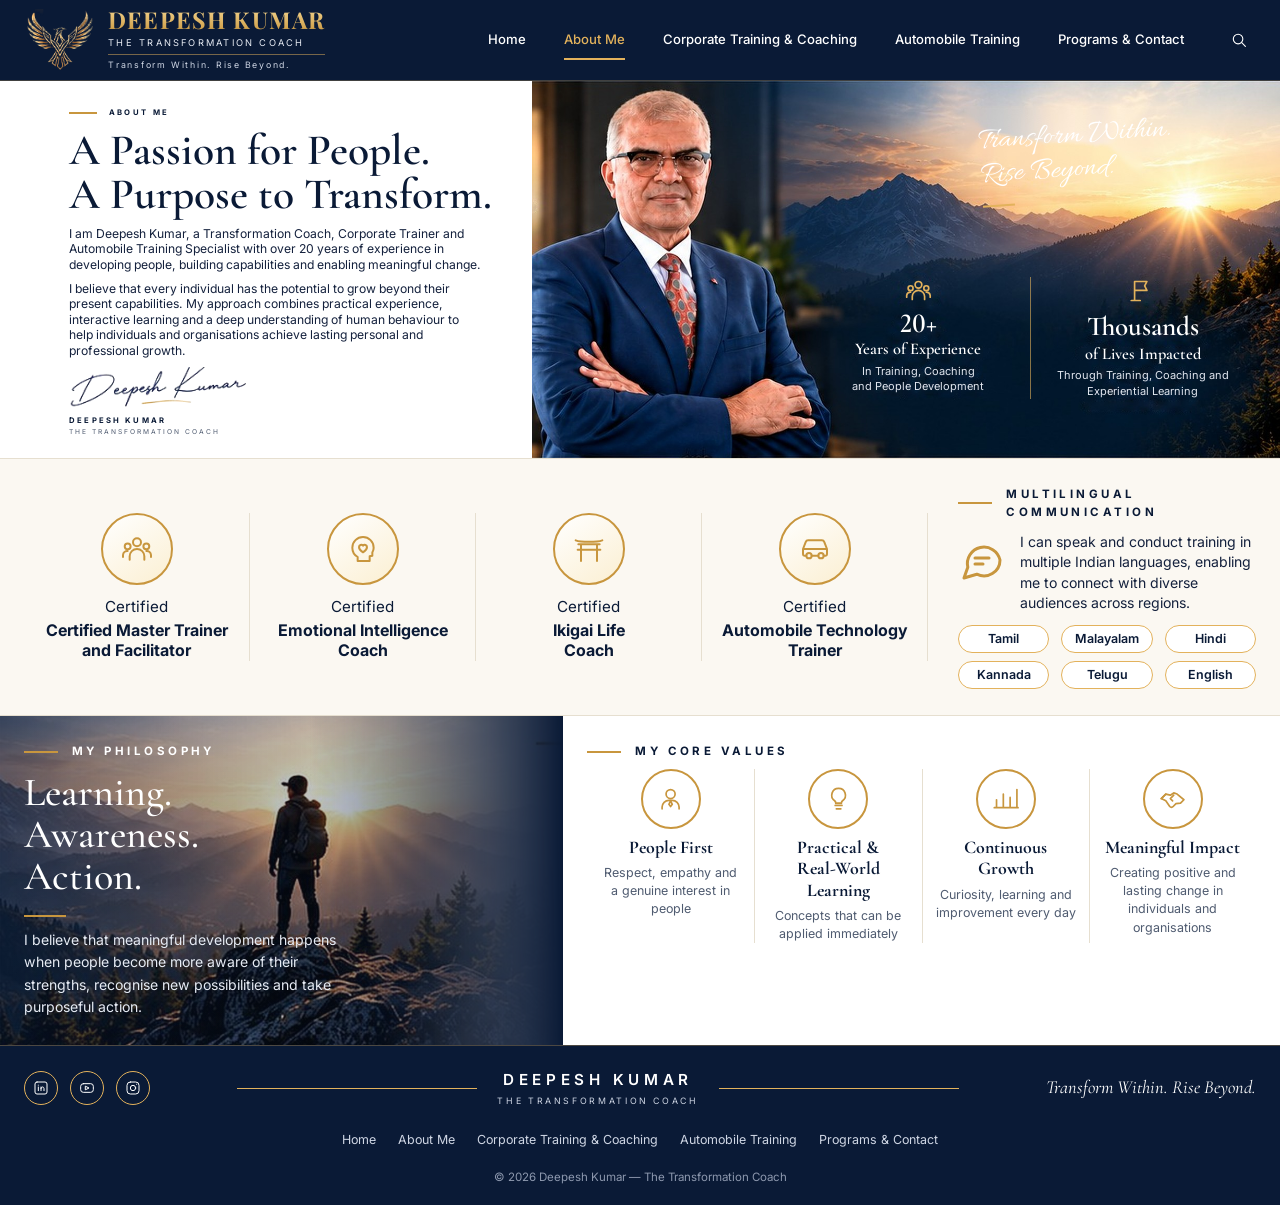
==== commit 83444a81: "Fix hero image blur and implement full mobile responsiveness across all pages" ====
--- a/about.html
+++ b/about.html
@@ -3,7 +3,7 @@
 <title>About Me — Deepesh Kumar</title><meta name="description" content="A passion for people. A purpose to transform.">
 <link rel="preconnect" href="https://fonts.googleapis.com"><link rel="preconnect" href="https://fonts.gstatic.com" crossorigin>
 <link href="https://fonts.googleapis.com/css2?family=Allura&family=Cormorant+Garamond:ital,wght@0,500;0,600;0,700;1,500&family=Inter:wght@400;500;600;700&family=Playfair+Display:wght@500;600;700&display=swap" rel="stylesheet">
-<link rel="icon" href="assets/eagle.png"><link rel="stylesheet" href="style.css"></head>
+<link rel="icon" href="assets/eagle.png"><link rel="stylesheet" href="style.css"><link rel="stylesheet" href="about.css"></head>
 <body><svg width="0" height="0" style="position:absolute" aria-hidden="true"><defs><symbol id="i-people" viewBox="0 0 24 24"><circle cx="12" cy="7" r="3"/><circle cx="5" cy="10" r="2.2"/><circle cx="19" cy="10" r="2.2"/><path d="M6.5 20v-2.5a5.5 5.5 0 0 1 11 0V20M1.5 18v-1.5a3.3 3.3 0 0 1 3.5-3M22.5 18v-1.5a3.3 3.3 0 0 0-3.5-3"/></symbol><symbol id="i-user" viewBox="0 0 24 24"><circle cx="12" cy="8" r="4"/><path d="M4.5 21v-1.500a6 6 0 0 1 6-6h3a6 6 0 0 1 6 6V21M12 14l-1.500 3 1.500 2 1.500-2z"/></symbol><symbol id="i-bars" viewBox="0 0 24 24"><path d="M4 20V13M10 20V8M16 20V11M22 20V4M2 20h21"/></symbol><symbol id="i-brain" viewBox="0 0 24 24"><path d="M8 21v-3c-2.500-1.500-4-4-4-7a8 8 0 1 1 16 0c0 1.500-.4 2.600-1 3.700L19 17l-2 .5V21z"/><path d="M12 14.500s-3-1.800-3-4a1.700 1.700 0 0 1 3-1 1.700 1.700 0 0 1 3 1c0 2.200-3 4-3 4z"/></symbol><symbol id="i-chat" viewBox="0 0 24 24"><path d="M21 12a8 8 0 0 1-11.600 7.100L3 21l1.900-5.400A8 8 0 1 1 21 12z"/><path d="M8.500 11h7M8.500 14h4"/></symbol><symbol id="i-target" viewBox="0 0 24 24"><circle cx="12" cy="12" r="9"/><circle cx="12" cy="12" r="5"/><circle cx="12" cy="12" r="1.200"/><path d="M12 12l8-8M17 4h3v3"/></symbol><symbol id="i-link" viewBox="0 0 24 24"><path d="M10 14a4 4 0 0 0 5.700 0l3-3a4 4 0 0 0-5.700-5.700l-1 1"/><path d="M14 10a4 4 0 0 0-5.700 0l-3 3a4 4 0 0 0 5.700 5.700l1-1"/></symbol><symbol id="i-car" viewBox="0 0 24 24"><path d="M3 16v-4l2-5.200A2 2 0 0 1 6.900 5.500h10.200A2 2 0 0 1 19 6.800L21 12v4a1 1 0 0 1-1 1h-1.500M3 16a1 1 0 0 0 1 1h1.500M3 12h18"/><circle cx="7.500" cy="17" r="2"/><circle cx="16.500" cy="17" r="2"/><path d="M9.500 17h5"/></symbol><symbol id="i-gear" viewBox="0 0 24 24"><circle cx="12" cy="12" r="3.200"/><path d="M12 2.500l1.300 2.500 2.800-.6.800 2.700 2.700.8-.6 2.800L21.500 12l-2.500 1.300.6 2.800-2.700.8-.8 2.700-2.800-.6L12 21.500l-1.300-2.500-2.800.6-.8-2.700-2.700-.8.6-2.800L2.500 12 5 10.700l-.6-2.800 2.700-.8.8-2.700 2.800.6z"/></symbol><symbol id="i-engine" viewBox="0 0 24 24"><path d="M7 9h10l2 2v6l-2 2H7l-2-2v-6z"/><path d="M9 9V6.500h6V9M10.500 6.500V5M13.500 6.500V5"/><path d="M5 13H2.500M19 13h2.500"/><circle cx="12" cy="14" r="2.200"/></symbol><symbol id="i-leaf" viewBox="0 0 24 24"><path d="M5 19c0-9 5-14 15-14 0 10-5 15-14 15M5 19l8-8"/></symbol><symbol id="i-clip" viewBox="0 0 24 24"><rect x="5" y="3.500" width="14" height="18" rx="2"/><path d="M9 3.500h6v3H9zM8.500 11h7M8.500 14.500h7M8.500 18h4"/></symbol><symbol id="i-award" viewBox="0 0 24 24"><circle cx="12" cy="9" r="6"/><path d="M8.500 14L7 22l5-3 5 3-1.500-8"/></symbol><symbol id="i-gate" viewBox="0 0 24 24"><path d="M2 5.500c4 1.500 16 1.500 20 0M4 8.500h16M6 8.500V21M18 8.500V21M3.500 12.500h17"/></symbol><symbol id="i-mail" viewBox="0 0 24 24"><rect x="2.500" y="5" width="19" height="14" rx="2"/><path d="M3 7l9 6 9-6"/></symbol><symbol id="i-phone" viewBox="0 0 24 24"><path d="M5 3h4l2 5-2.500 1.500a11 11 0 0 0 6 6L16 13l5 2v4a2 2 0 0 1-2 2A16 16 0 0 1 3 5a2 2 0 0 1 2-2z"/></symbol><symbol id="i-in" viewBox="0 0 24 24"><rect x="3" y="3" width="18" height="18" rx="3"/><path d="M8 10.500V16M8 7.700v.1M12 16v-5.500M12 13c0-1.500 1-2.500 2.300-2.500S16.500 11.500 16.500 13v3"/></symbol><symbol id="i-pin" viewBox="0 0 24 24"><path d="M12 21s7-6 7-11.500A7 7 0 0 0 5 9.500C5 15 12 21 12 21z"/><circle cx="12" cy="9.500" r="2.500"/></symbol><symbol id="i-arrow" viewBox="0 0 24 24"><path d="M4 12h16M14 6l6 6-6 6"/></symbol><symbol id="i-tick" viewBox="0 0 24 24"><circle cx="12" cy="12" r="9"/><path d="M8 12.500l3 3 5-6"/></symbol><symbol id="i-bulb" viewBox="0 0 24 24"><path d="M9 18h6M10 21h4M12 3a6 6 0 0 0-3.500 10.900c.6.500 1 1.200 1 2.100h5c0-.9.400-1.600 1-2.100A6 6 0 0 0 12 3z"/></symbol><symbol id="i-hand" viewBox="0 0 24 24"><path d="M2 12l4-4 4 1 3-2 3 1 6 5-3 3-4 .5-2.500 2.500a2 2 0 0 1-3 0L6 14z"/><path d="M13 9l-3 3 2 2M6 8l-4 4"/></symbol><symbol id="i-case" viewBox="0 0 24 24"><rect x="3" y="7" width="18" height="13" rx="2"/><path d="M9 7V5a1 1 0 0 1 1-1h4a1 1 0 0 1 1 1v2M3 13h18"/></symbol><symbol id="i-cap" viewBox="0 0 24 24"><path d="M2 9l10-5 10 5-10 5z"/><path d="M6 11v5c0 1.500 3 3 6 3s6-1.500 6-3v-5M22 9v6"/></symbol><symbol id="i-building" viewBox="0 0 24 24"><path d="M5 21V4h9v17M14 9h5v12M2 21h20M8 8h3M8 12h3M8 16h3M16.500 13h.01M16.500 17h.01"/></symbol><symbol id="i-factory" viewBox="0 0 24 24"><path d="M3 21V10l6 3V10l6 3V6h4v15zM3 21h18M8 17h2M13 17h2"/></symbol><symbol id="i-store" viewBox="0 0 24 24"><path d="M4 9l1.500-5h13L20 9M4 9a2.500 2.500 0 0 0 5 0 2.500 2.500 0 0 0 5 0 2.500 2.500 0 0 0 5 0M5 11v10h14V11M10 21v-5h4v5"/></symbol><symbol id="i-wrench" viewBox="0 0 24 24"><path d="M14.500 6.500a4 4 0 0 0 4.800 4.800L20 12l-7 7a2.100 2.100 0 0 1-3-3l7-7zM9 4a4 4 0 0 0-4.500 5.500L11 16"/></symbol><symbol id="i-flag" viewBox="0 0 24 24"><path d="M5 21V4M5 4h11l-2 4 2 4H5M2 21h8"/></symbol><symbol id="i-search" viewBox="0 0 24 24"><circle cx="11" cy="11" r="6.500"/><path d="M16 16l5 5"/></symbol><symbol id="i-yt" viewBox="0 0 24 24"><rect x="2.500" y="5.500" width="19" height="13" rx="4"/><path d="M10 9.500l5 2.500-5 2.500z"/></symbol><symbol id="i-ig" viewBox="0 0 24 24"><rect x="3" y="3" width="18" height="18" rx="5"/><circle cx="12" cy="12" r="4"/><path d="M17.500 6.500h.01"/></symbol><symbol id="i-tools" viewBox="0 0 24 24"><path d="M14.500 6.500a4 4 0 0 0 4.800 4.800L20 12l-7 7a2.100 2.100 0 0 1-3-3l7-7zM3 21l5-5M4 4l4 4"/></symbol></defs></svg>
 <header class="site-header"><div class="wrap nav">
 <a class="brand" href="index.html"><img src="assets/eagle.png" alt="Deepesh Kumar logo"><span class="t"><b>DEEPESH KUMAR</b><small>The Transformation Coach</small><em>Transform Within. Rise Beyond.</em></span></a>
@@ -27,7 +27,7 @@
 </section>
 
 <section class="certs-row"><div class="wrap certs-grid">
-<div class="cert"><div class="ring"><svg class="icon" aria-hidden="true"><use href="#i-people"/></svg></div><span>Certified</span><b>Master Trainer<br>in Soft Skills</b></div>
+<div class="cert"><div class="ring"><svg class="icon" aria-hidden="true"><use href="#i-people"/></svg></div><span>Certified</span><b>Certified Master Trainer<br>and Facilitator</b></div>
 <div class="cert"><div class="ring"><svg class="icon" aria-hidden="true"><use href="#i-brain"/></svg></div><span>Certified</span><b>Emotional Intelligence<br>Coach</b></div>
 <div class="cert"><div class="ring"><svg class="icon" aria-hidden="true"><use href="#i-gate"/></svg></div><span>Certified</span><b>Ikigai Life<br>Coach</b></div>
 <div class="cert"><div class="ring"><svg class="icon" aria-hidden="true"><use href="#i-car"/></svg></div><span>Certified</span><b>Automobile Technology<br>Trainer</b></div>
--- a/style.css
+++ b/style.css
@@ -153,7 +153,7 @@
 
 /* ---------- Inner hero (corp/auto/prog) ---------- */
 .hero-in{position:relative;background:linear-gradient(90deg,#fff 0,#fff 40%,var(--ivory));overflow:hidden;min-height:460px}
-.hi-img{position:absolute;right:0;top:0;bottom:0;width:52%;-webkit-mask-image:linear-gradient(90deg,transparent,#000 24%);mask-image:linear-gradient(90deg,transparent,#000 24%)}
+.hi-img{position:absolute;right:0;top:0;bottom:0;width:50%}
 .hi-img img{width:100%;height:100%;object-fit:cover;object-position:center top}
 .hi-grid{position:relative;padding:44px 0 50px}
 .hi-text{max-width:560px}
@@ -315,59 +315,68 @@
 .copy{text-align:center;font-size:.72rem;color:#8d98ae;padding:0 0 18px}
 
 /* ---------- Responsive ---------- */
-@media (max-width:1100px){
+@media (max-width:1099px){
   .menu{gap:20px}.menu a{font-size:.76rem}
+  .hi-text{max-width:48%}
   .fcols,.wcols,.tiles{grid-template-columns:repeat(3,1fr);row-gap:22px}
   .fc:nth-child(3n),.wc:nth-child(3n){border-right:0}
   .certs-grid{grid-template-columns:repeat(2,1fr);row-gap:26px}.cert:nth-child(2n){border-right:0}.multi{grid-column:1/-1;padding:0}
   .pgrid{grid-template-columns:repeat(2,1fr)}
   .values{grid-template-columns:repeat(2,1fr);row-gap:18px}
-}
-@media (max-width:900px){
-  .burger{display:block}
-  .menu{
-    position:absolute;left:0;right:0;top:100%;background:var(--navy);flex-direction:column;align-items:stretch;gap:0;padding:10px 20px 22px;border-bottom:3px solid var(--gold);box-shadow:0 18px 36px rgba(0,0,0,.5);display:none;z-index:100;animation:menuSlideDown .25s ease-out;
-  }
-  @keyframes menuSlideDown{from{opacity:0;transform:translateY(-8px)}to{opacity:1;transform:translateY(0)}}
-  .menu a{width:100%;padding:14px 10px;border-bottom:1px solid rgba(255,255,255,.08);font-size:.92rem;display:flex;align-items:center}
-  .menu a:active,.menu a:hover{color:var(--gold-2);padding-left:16px;background:rgba(227,178,92,.06)}
-  .menu a.search{display:none}
-  #nav-toggle:checked ~ .menu{display:flex}
-  .nav{position:relative}
-  .hero-home,.hero-about,.hero-in{min-height:0}
-  .hh-photo{position:relative;width:min(80%,320px);height:320px;margin:10px auto 0;left:auto;order:2;-webkit-mask-image:none;mask-image:none}
-  .hh-photo img{border-radius:12px;box-shadow:0 10px 28px rgba(0,0,0,.35)}
-  .hero-home{display:flex;flex-direction:column}
-  .hh-mount{display:none}
-  .hh-grid{padding:30px 0 10px;order:1}
-  .hh-script{display:none}
-  .strip .grid{grid-template-columns:1fr 1fr;row-gap:20px}.strip .it:nth-child(2n){border:0}
-  .spec{grid-template-columns:1fr;gap:20px}
   .ha-right,.ha-script{display:none}
+  .hero-about{display:flex;flex-direction:column;min-height:0}
   .ha-photo{position:relative;left:auto;width:min(85%,320px);height:340px;margin:16px auto 0}
-  .ha-photo img{-webkit-mask-image:none;mask-image:none;border-radius:10px}
+  .ha-photo img{-webkit-mask-image:none;mask-image:none;border-radius:10px;object-position:center top}
   .ha-stats{position:relative;right:auto;bottom:auto;width:100%;display:grid;grid-template-columns:1fr 1fr;gap:12px;margin:24px 0 12px;padding:18px 14px;background:var(--navy);border-radius:8px;border:1px solid rgba(227,178,92,.4)}
   .ha-stats>div{padding:0 8px}
   .ha-stats>div+div{border-left:1px solid rgba(227,178,92,.4)}
-  .hero-about{display:flex;flex-direction:column}
-  .hi-img{position:relative;width:100%;height:260px;-webkit-mask-image:none;mask-image:none}
-  .hero-in{display:flex;flex-direction:column-reverse}
+}
+@media (max-width:960px){
+  .burger{display:block}
+  .site-header{position:sticky;top:0;z-index:100}
+  .site-header .nav{position:static;min-height:70px}
+  .menu{
+    position:absolute;left:0;right:0;top:100%;width:100%;background:var(--navy);flex-direction:column;align-items:stretch;gap:0;padding:10px min(24px,4vw) 20px;border-bottom:3px solid var(--gold);box-shadow:0 18px 36px rgba(0,0,0,.5);display:none;z-index:100;animation:menuSlideDown .25s ease-out;max-height:calc(100vh - 70px);overflow-y:auto;
+  }
+  @keyframes menuSlideDown{from{opacity:0;transform:translateY(-8px)}to{opacity:1;transform:translateY(0)}}
+  .menu a{width:100%;padding:14px 12px;min-height:48px;border-bottom:1px solid rgba(255,255,255,.08);font-size:.95rem;display:flex;align-items:center}
+  .menu a:active,.menu a:hover{color:var(--gold-2);padding-left:18px;background:rgba(227,178,92,.06)}
+  .menu a.active{color:var(--gold-2);background:rgba(227,178,92,.1);font-weight:600;border-left:3px solid var(--gold-2);padding-left:14px}
+  .menu a.search{display:none}
+  #nav-toggle:checked ~ .menu{display:flex}
+  .hero-home,.hero-in{min-height:0}
+  .hh-photo{position:relative;width:min(85%,300px);height:300px;margin:14px auto 24px;left:auto;order:2;-webkit-mask-image:none;mask-image:none}
+  .hh-photo img{border-radius:12px;box-shadow:0 10px 28px rgba(0,0,0,.35);object-position:center top}
+  .hero-home{display:flex;flex-direction:column}
+  .hh-mount,.hh-script{display:none}
+  .hh-grid{padding:28px 0 10px;order:1;max-width:100%}
+  .strip .grid{grid-template-columns:1fr 1fr;row-gap:20px}.strip .it:nth-child(2n){border:0}
+  .spec{grid-template-columns:1fr;gap:20px}
+  .spec-card .in{max-width:70%}
+  .spec-sec .eyebrow{margin:0 auto 14px;width:min(1180px,100% - 48px)}
+  .hero-in{display:flex;flex-direction:column-reverse;background:var(--white)}
+  .hi-img{position:relative;width:100%;height:280px;overflow:hidden;-webkit-mask-image:none;mask-image:none}
+  .hi-img img{width:100%;height:100%;object-fit:cover;object-position:center top}
+  .hi-grid{padding:34px 0 24px;max-width:100%}
+  .hi-text{max-width:100%}
   .phil,.approach,.auto-mid,.getin{grid-template-columns:1fr}
   .phil-l{padding:34px 24px;min-height:240px}.phil-r{padding:26px 20px}.phil-r::before{display:none}
-  .approach .ph{height:220px}.approach .tx{padding:30px 20px}
-  .auto-mid .dg{order:2}.am-r{padding:30px 20px}
-  .asteps{flex-direction:column;gap:14px;width:100%}
-  .as{flex:1 1 100%;text-align:left;display:flex;align-items:center;gap:16px;background:rgba(255,255,255,.05);padding:14px 16px;border-radius:8px;border:1px solid rgba(227,178,92,.25)}
-  .as .ring{margin:0;flex:none;width:48px;height:48px;font-size:1.3rem}
+  .approach .ph{height:230px}.approach .tx{padding:30px 20px}
+  .auto-mid .dg{order:2;padding:20px;justify-content:center}.am-r{padding:30px 20px}
+  .asteps{flex-direction:column;gap:12px;width:100%}
+  .as{display:grid;grid-template-columns:48px 1fr;column-gap:16px;row-gap:4px;align-items:center;text-align:left;background:rgba(255,255,255,.05);padding:14px 16px;border-radius:8px;border:1px solid rgba(227,178,92,.25)}
+  .as .ring{grid-row:1/span 2;margin:0;flex:none;width:48px;height:48px;font-size:1.3rem}
+  .as b{grid-column:2;grid-row:1;margin-bottom:0;font-size:1rem}
+  .as p{grid-column:2;grid-row:2;font-size:.82rem;line-height:1.4}
   .as-arrow{display:none}
-  .gi-l{padding:34px 24px}.gi-m{border-left:0;border-top:1px solid rgba(227,178,92,.35)}
+  .gi-l{padding:34px 24px}.gi-m{border-left:0;border-top:1px solid rgba(227,178,92,.35);padding:28px 20px}
   .banner .bi{width:100%;opacity:.35;-webkit-mask-image:none;mask-image:none}
-  .foot{flex-direction:column;gap:16px}.foot .mid::before,.foot .mid::after{display:none}
+  .foot{flex-direction:column;gap:16px;text-align:center}.foot .mid::before,.foot .mid::after{display:none}
 }
 @media (max-width:640px){
   .wrap{width:calc(100% - 32px)}
   .brand img{height:44px}.brand b{font-size:1.05rem}.brand small{font-size:.48rem;letter-spacing:.18em}.brand em{font-size:.48rem;letter-spacing:.15em}
-  .hh-grid{padding:24px 0 10px}
+  .hh-grid{padding:22px 0 10px}
   .hh-name{font-size:1.85rem}
   .hh-text h1{font-size:1.65rem}
   .btn-row{flex-direction:column;width:100%;gap:12px}
@@ -375,14 +384,16 @@
   .btn-sm{width:100%}
   .spec-card .in{max-width:100%;padding:20px 18px}.spec-card .bg{opacity:.2;width:100%}
   .fcols{grid-template-columns:repeat(2,1fr);row-gap:20px}
-  .fc{padding:8px 10px}
+  .fc{padding:8px 10px;border-right:1px solid var(--line)}
   .fc:nth-child(2n){border-right:0}
   .fc:nth-child(5):last-child{grid-column:1/-1;max-width:280px;margin-inline:auto;border-right:0}
   .wcols{grid-template-columns:repeat(2,1fr);row-gap:16px}
-  .wc{padding:6px 8px}.wc:nth-child(2n){border-right:0}
+  .wc{padding:6px 8px;border-right:1px solid var(--line)}
+  .wc:nth-child(2n){border-right:0}
   .tiles{grid-template-columns:repeat(2,1fr);gap:10px}
   .certs-grid{grid-template-columns:repeat(2,1fr);gap:18px}
-  .cert{padding:6px 8px}.cert:nth-child(2n){border-right:0}
+  .cert{padding:6px 8px;border-right:1px solid var(--line)}
+  .cert:nth-child(2n){border-right:0}
   .pgrid{grid-template-columns:1fr;gap:20px}
   .values{grid-template-columns:repeat(2,1fr);gap:16px}
   .values .v{padding:8px 6px;border-left:0;border-bottom:1px solid var(--line)}
@@ -399,6 +410,13 @@
   .banner h2{font-size:1.6rem}
   .ha-text h1{font-size:1.75rem}
   .hi-text h1{font-size:1.75rem}
+  .hi-script{font-size:1.65rem;margin-top:16px;line-height:1.2}
+  .hi-script::after{margin-top:10px}
+  .approach h2{font-size:1.65rem;margin:8px 0 16px}
+  .am-r h2{font-size:1.6rem;margin:8px 0 14px}
+  .phil-l h2{font-size:1.9rem}
+  .gi-l h2{font-size:1.65rem}
+  .foot-links{gap:12px 16px;font-size:.82rem;padding:0 8px 18px}
 }
 @media (max-width:480px){
   .wrap{width:calc(100% - 24px)}
@@ -418,6 +436,18 @@
   .values{grid-template-columns:1fr;gap:16px}
   .values .v{border-left:0;border-bottom:1px solid var(--line);padding:0 0 14px}
   .values .v:last-child{border-bottom:0}
+  .wcols{row-gap:12px}
+  .wc{font-size:.82rem;padding:6px 4px}
+  .wc .icon{font-size:1.9rem;margin:0 auto 6px}
+  .tiles{gap:8px}
+  .tile{font-size:.8rem;padding:12px 6px 10px}
+  .tile .icon{font-size:1.8rem;margin:0 auto 4px}
+  .hi-img{height:230px}
+  .hi-script{font-size:1.5rem}
+  .ha-photo{width:min(90%,280px);height:300px}
+  .ha-stats{padding:14px 10px}
+  .ha-stats b{font-size:1.8rem}
+  .ha-stats strong{font-size:1.1rem}
   .gi-l ul li{font-size:.88rem}
   .enq-success h3{font-size:1.55rem}
   .enq-success .enq-summary{padding:12px 14px;font-size:.82rem}
--- a/about.css
+++ b/about.css
@@ -0,0 +1,24 @@
+/* About page hero — built from the client's design so portrait + mountain blend exactly as designed.
+   Desktop (>=1100px) uses viewport-proportional sizes; below that the normal responsive layout applies. */
+@media (min-width:1100px){
+  .hero-about{height:29.45vw;min-height:0;overflow:hidden;background:#fff}
+  .hero-about::before{content:"";position:absolute;right:0;top:0;bottom:0;width:58.4vw;
+    background:url(assets/about_hero.jpg) right top/100% 100% no-repeat;}
+  .ha-right,.ha-photo{display:none}
+  .ha-grid{width:auto;max-width:none;margin:0;padding:2vw 0 0 5.4vw;position:relative;z-index:2}
+  .ha-text{max-width:42vw}
+  .ha-text .eyebrow{font-size:.6vw;gap:.9vw}
+  .ha-text .eyebrow::before{width:2.2vw}
+  .ha-text h1{font-size:3.4vw;line-height:1.02;margin:.7vw 0 .7vw;max-width:42vw;white-space:nowrap}
+  .ha-text p{font-size:.95vw;line-height:1.28;max-width:32.5vw;margin-bottom:.65vw;color:#14213d}
+  .ha-sign{height:3.7vw;margin-top:0}
+  .ha-name{font-size:.6vw;margin-top:.1vw}
+  .ha-name small{font-size:.52vw}
+  .ha-script{left:76.6vw;right:auto;top:3vw;font-size:2.4vw;line-height:1.1;z-index:3}
+  .ha-script::after{width:2.5vw;margin-top:1vw}
+  .ha-stats{left:63vw;right:auto;width:35vw;top:15.3vw;bottom:auto;z-index:3}
+  .ha-stats .icon{font-size:2.1vw}
+  .ha-stats b{font-size:2.15vw;line-height:1.15}
+  .ha-stats strong{font-size:1.28vw;line-height:1.25}
+  .ha-stats small{font-size:.86vw;line-height:1.4}
+}
